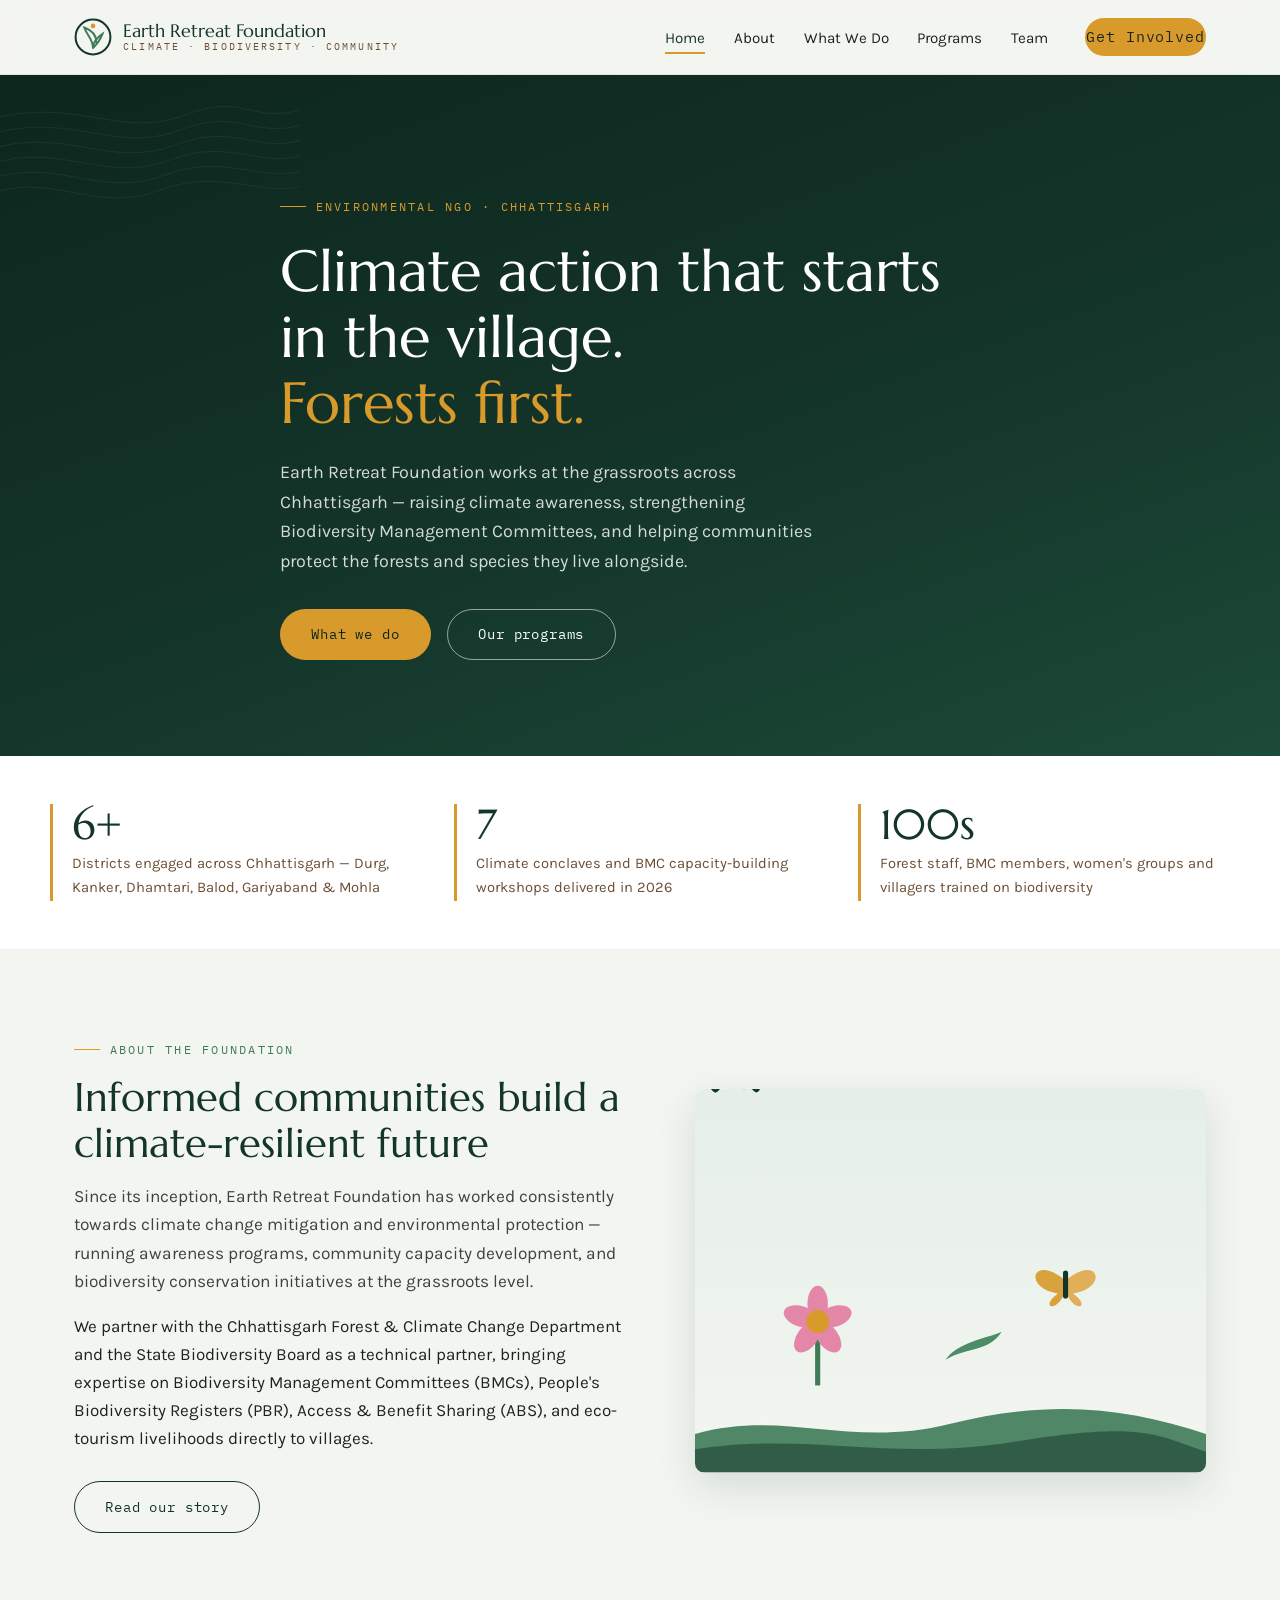
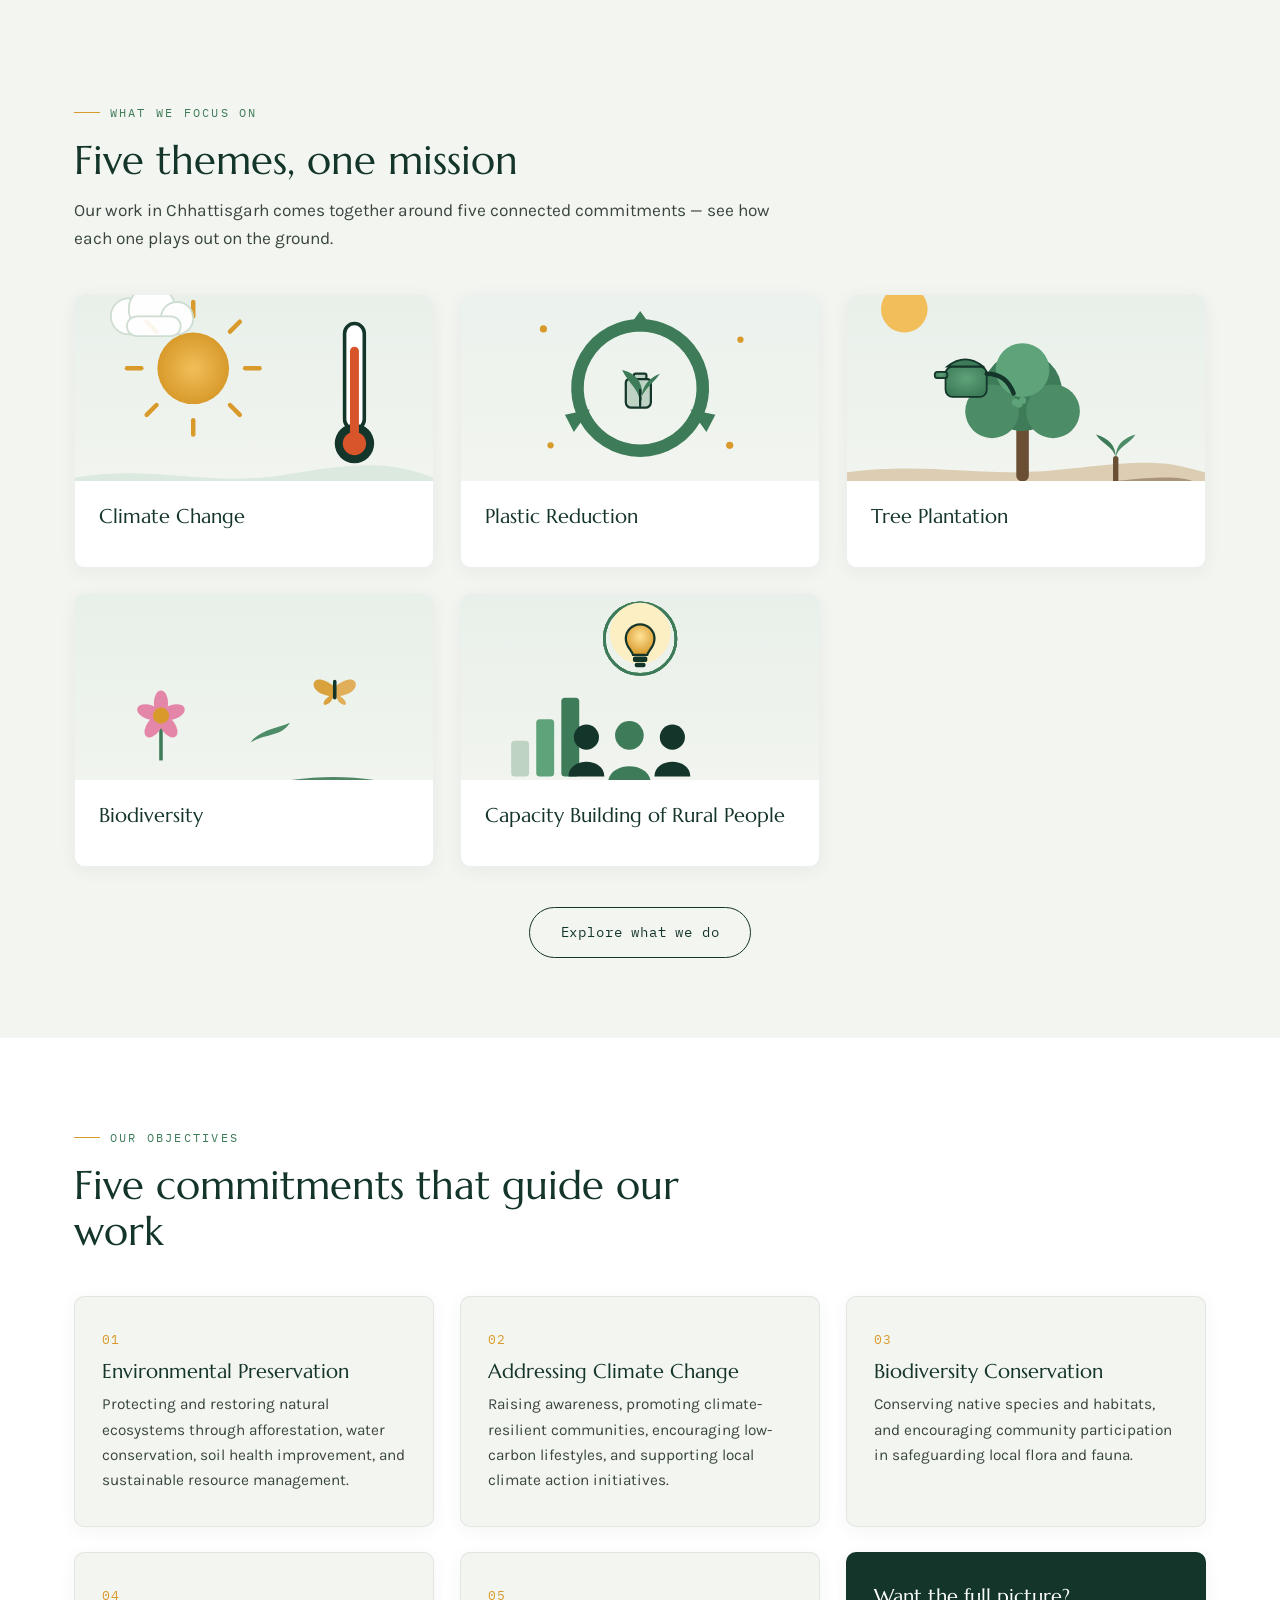
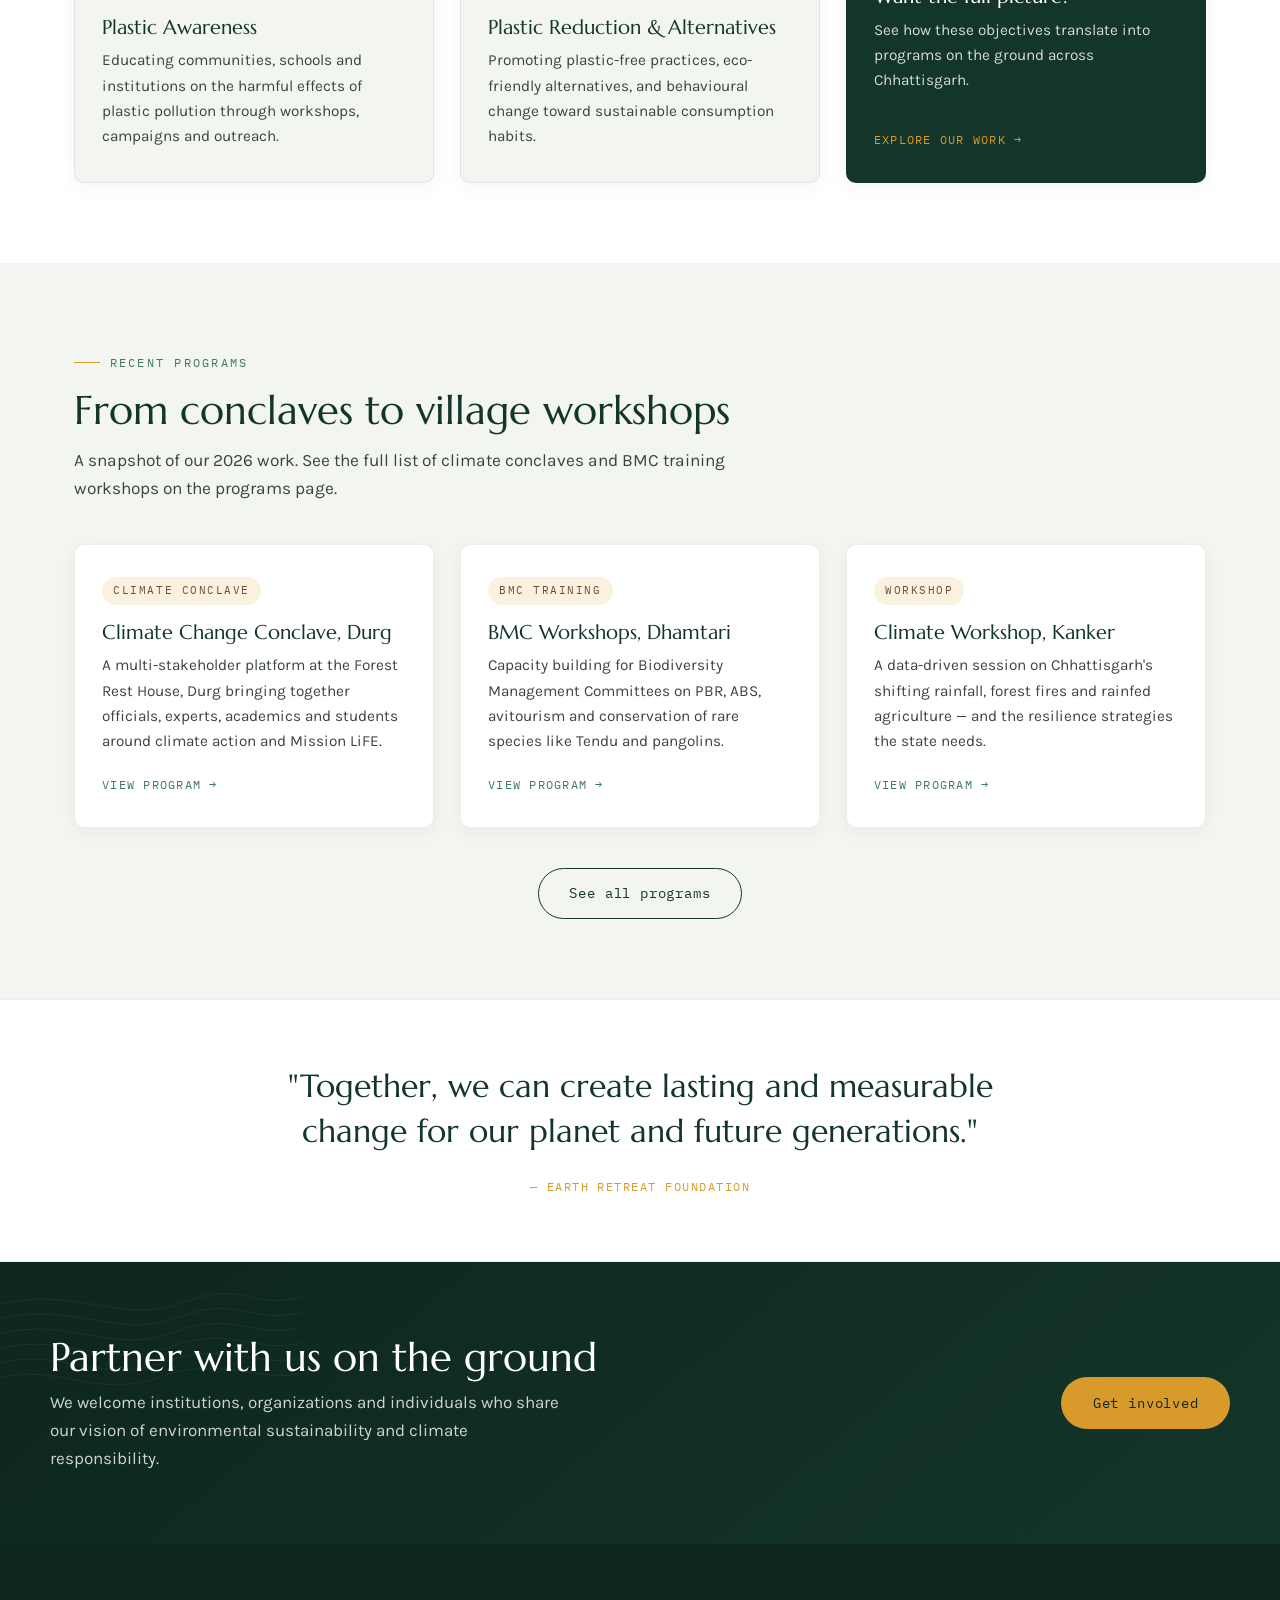
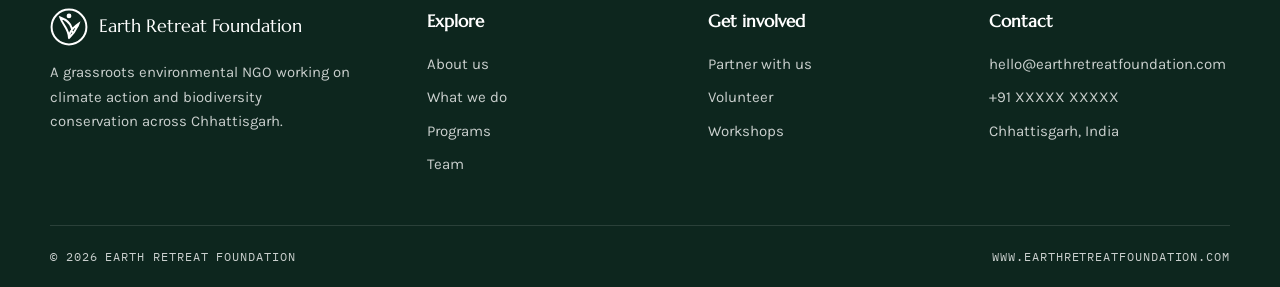
==== index.html @ 35fa5ac5 "#000 - Initial draft for reference Only for reference, could be the base for entire website infra." ====
<!DOCTYPE html>
<html lang="en" class="no-js">
<head>
<meta charset="UTF-8">
<meta name="viewport" content="width=device-width, initial-scale=1.0">
<title>Earth Retreat Foundation | Climate Action &amp; Biodiversity in Chhattisgarh</title>
<meta name="description" content="Earth Retreat Foundation is a grassroots environmental NGO in Chhattisgarh working on climate change, plastic reduction, tree plantation, biodiversity, and capacity building of rural people.">
<link rel="preconnect" href="https://fonts.googleapis.com">
<link href="https://fonts.googleapis.com/css2?family=Marcellus&family=Karla:wght@400;500;700&family=IBM+Plex+Mono:wght@400;500&family=Noto+Sans+Devanagari:wght@400;600&display=swap" rel="stylesheet">
<style>
/* ============================================================
   Earth Retreat Foundation — earthretreatfoundation.com
   Palette: Canopy #14352A | Leaf #3E7C59 | Marigold #D89A2B
            Mist #F3F5F0 | Ink #1C2420 | Bark #6B4F35
   Type: Marcellus (display) / Karla (body) / IBM Plex Mono (labels)
   ============================================================ */

:root{
  --canopy:#14352A;
  --canopy-deep:#0D261E;
  --leaf:#3E7C59;
  --leaf-soft:#DCE9DF;
  --marigold:#D89A2B;
  --mist:#F3F5F0;
  --ink:#1C2420;
  --bark:#6B4F35;
  --white:#FFFFFF;
  --maxw:1180px;
  --radius:10px;
  --shadow:0 14px 40px rgba(20,53,42,.12);
}

*{margin:0;padding:0;box-sizing:border-box}
html{scroll-behavior:smooth}
body{
  font-family:'Karla',system-ui,sans-serif;
  color:var(--ink);
  background:var(--mist);
  line-height:1.65;
  font-size:17px;
}
img,svg{display:block;max-width:100%}
a{color:inherit;text-decoration:none}
.wrap{max-width:var(--maxw);margin:0 auto;padding:0 24px}

h1,h2,h3,.display{font-family:'Marcellus',serif;font-weight:400;line-height:1.15;color:var(--canopy)}
h1{font-size:clamp(2.2rem,5vw,3.6rem)}
h2{font-size:clamp(1.7rem,3.4vw,2.5rem)}
h3{font-size:1.25rem}

.eyebrow{
  font-family:'IBM Plex Mono',monospace;
  font-size:.78rem;letter-spacing:.18em;text-transform:uppercase;
  color:var(--leaf);display:inline-flex;align-items:center;gap:.6rem;
  margin-bottom:.9rem;
}
.eyebrow::before{content:"";width:26px;height:1px;background:var(--marigold)}

.btn{
  display:inline-block;padding:.85rem 1.9rem;border-radius:999px;
  font-family:'IBM Plex Mono',monospace;font-size:.85rem;letter-spacing:.06em;
  transition:transform .2s ease,background .2s ease,color .2s ease;
  border:1px solid transparent;cursor:pointer;
}
.btn:hover{transform:translateY(-2px)}
.btn-solid{background:var(--marigold);color:var(--canopy-deep)}
.btn-solid:hover{background:#E5AB42}
.btn-ghost{border-color:rgba(255,255,255,.55);color:var(--white)}
.btn-ghost:hover{background:rgba(255,255,255,.12)}
.btn-outline{border-color:var(--canopy);color:var(--canopy)}
.btn-outline:hover{background:var(--canopy);color:var(--white)}

/* ---------- Header ---------- */
header{
  position:sticky;top:0;z-index:50;
  background:rgba(243,245,240,.92);backdrop-filter:blur(10px);
  border-bottom:1px solid rgba(20,53,42,.08);
}
.nav{display:flex;align-items:center;justify-content:space-between;height:74px}
.brand{display:flex;align-items:center;gap:.7rem}
.brand-mark{width:38px;height:38px}
.brand-name{font-family:'Marcellus',serif;font-size:1.12rem;color:var(--canopy);line-height:1.1}
.brand-name span{display:block;font-family:'IBM Plex Mono',monospace;font-size:.6rem;letter-spacing:.22em;color:var(--bark)}
.nav-links{display:flex;gap:1.8rem;list-style:none;align-items:center}
.nav-links a{font-size:.95rem;color:var(--ink);padding:.3rem 0;border-bottom:2px solid transparent;transition:border-color .2s}
.nav-links a:hover,.nav-links a.active{border-color:var(--marigold);color:var(--canopy)}
.nav-cta{margin-left:.5rem}
.menu-btn{display:none;background:none;border:none;cursor:pointer;padding:.4rem}
.menu-btn svg{width:26px;height:26px;stroke:var(--canopy)}

/* ---------- Hero (home) ---------- */
.hero{
  position:relative;color:var(--white);
  background:linear-gradient(160deg,var(--canopy-deep) 0%,var(--canopy) 55%,#1C4A38 100%);
  overflow:hidden;
}
.hero .contours{position:absolute;inset:0;opacity:.16;pointer-events:none}
.hero-inner{position:relative;padding:7rem 0 6rem;max-width:720px}
.hero h1{color:var(--white);margin:.4rem 0 1.2rem}
.hero p{font-size:1.12rem;color:rgba(255,255,255,.82);max-width:560px;margin-bottom:2rem}
.hero .eyebrow{color:var(--marigold)}
.hero .eyebrow::before{background:var(--marigold)}
.hero-rotate{min-height:1.2em;display:block}
.hero-actions{display:flex;gap:1rem;flex-wrap:wrap}

/* page hero (inner pages) */
.page-hero{
  position:relative;color:var(--white);
  background:linear-gradient(150deg,var(--canopy-deep),var(--canopy));
  overflow:hidden;
}
.page-hero .contours{position:absolute;inset:0;opacity:.14}
.page-hero-inner{position:relative;padding:4.5rem 0 3.5rem}
.page-hero h1{color:var(--white)}
.page-hero p{color:rgba(255,255,255,.8);max-width:600px;margin-top:.8rem}
.page-hero .eyebrow{color:var(--marigold)}

/* ---------- Stats band ---------- */
.stats{background:var(--white);border-bottom:1px solid rgba(20,53,42,.08)}
.stats-grid{display:grid;grid-template-columns:repeat(3,1fr);gap:2rem;padding:3rem 0}
.stat{text-align:left;border-left:3px solid var(--marigold);padding-left:1.2rem}
.stat .num{font-family:'Marcellus',serif;font-size:2.6rem;color:var(--canopy);line-height:1}
.stat .label{font-size:.92rem;color:var(--bark);margin-top:.4rem}

/* ---------- Sections ---------- */
section.block{padding:5rem 0}
.block-alt{background:var(--white)}
.two-col{display:grid;grid-template-columns:1.05fr .95fr;gap:3.5rem;align-items:center}
.lede{font-size:1.08rem;color:#3A453F}
.checklist{list-style:none;margin-top:1.4rem;display:grid;gap:.7rem}
.checklist li{display:flex;gap:.7rem;align-items:flex-start}
.checklist li::before{content:"";flex:0 0 18px;height:18px;margin-top:.25rem;border-radius:50%;
  background:var(--leaf-soft);box-shadow:inset 0 0 0 5px var(--leaf)}

/* image placeholder */
.ph{
  border-radius:var(--radius);overflow:hidden;position:relative;
  background:linear-gradient(135deg,var(--leaf) 0%,var(--canopy) 100%);
  min-height:340px;display:flex;align-items:flex-end;box-shadow:var(--shadow);
}
.ph .contours{position:absolute;inset:0;opacity:.22}
.ph span{
  position:relative;margin:1rem;padding:.35rem .8rem;border-radius:6px;
  background:rgba(13,38,30,.65);color:rgba(255,255,255,.85);
  font-family:'IBM Plex Mono',monospace;font-size:.7rem;letter-spacing:.08em;
}

/* ---------- Cards ---------- */
.grid-3{display:grid;grid-template-columns:repeat(3,1fr);gap:1.6rem;margin-top:2.6rem}
.grid-2{display:grid;grid-template-columns:repeat(2,1fr);gap:1.6rem;margin-top:2.6rem}
.card{
  background:var(--white);border-radius:var(--radius);padding:2rem 1.7rem;
  border:1px solid rgba(20,53,42,.08);box-shadow:0 4px 18px rgba(20,53,42,.05);
  transition:transform .25s ease,box-shadow .25s ease;display:flex;flex-direction:column;
}
.block-alt .card{background:var(--mist)}
.card:hover{transform:translateY(-5px);box-shadow:var(--shadow)}
.card .icon{
  width:52px;height:52px;border-radius:12px;display:grid;place-items:center;
  background:var(--leaf-soft);margin-bottom:1.1rem;
}
.card .icon svg{width:26px;height:26px;stroke:var(--canopy)}
.card h3{margin-bottom:.6rem}
.card p{font-size:.96rem;color:#3A453F;flex:1}
.card .more{
  margin-top:1.2rem;font-family:'IBM Plex Mono',monospace;font-size:.78rem;
  letter-spacing:.1em;color:var(--leaf);
}
.card .more:hover{color:var(--marigold)}
.card .tag{
  align-self:flex-start;font-family:'IBM Plex Mono',monospace;font-size:.68rem;
  letter-spacing:.14em;text-transform:uppercase;color:var(--bark);
  background:rgba(216,154,43,.14);padding:.3rem .7rem;border-radius:999px;margin-bottom:1rem;
}

/* ---------- Team ---------- */
.team-grid{display:grid;grid-template-columns:repeat(3,1fr);gap:1.6rem;margin-top:2.6rem}
.member{background:var(--white);border-radius:var(--radius);overflow:hidden;
  border:1px solid rgba(20,53,42,.08);box-shadow:0 4px 18px rgba(20,53,42,.05)}
.member .photo{height:230px;background:linear-gradient(135deg,var(--leaf-soft),#CBDCCF);
  display:grid;place-items:center;color:var(--canopy)}
.member .photo svg{width:64px;height:64px;opacity:.5}
.member .info{padding:1.4rem 1.5rem 1.7rem}
.member .role{font-family:'IBM Plex Mono',monospace;font-size:.72rem;letter-spacing:.12em;
  text-transform:uppercase;color:var(--marigold);margin:.25rem 0 .7rem}
.member p{font-size:.93rem;color:#3A453F}

/* ---------- CTA band ---------- */
.cta{
  position:relative;background:linear-gradient(140deg,var(--canopy-deep),var(--canopy));
  color:var(--white);overflow:hidden;
}
.cta .contours{position:absolute;inset:0;opacity:.15}
.cta-inner{position:relative;padding:4.5rem 0;display:flex;align-items:center;
  justify-content:space-between;gap:2rem;flex-wrap:wrap}
.cta h2{color:var(--white)}
.cta p{color:rgba(255,255,255,.8);margin-top:.5rem;max-width:520px}

/* ---------- Contact ---------- */
.contact-grid{display:grid;grid-template-columns:1fr 1.1fr;gap:3rem;align-items:start}
.contact-card{background:var(--white);border-radius:var(--radius);padding:2.2rem;
  border:1px solid rgba(20,53,42,.08);box-shadow:var(--shadow)}
.field{margin-bottom:1.2rem}
.field label{display:block;font-family:'IBM Plex Mono',monospace;font-size:.74rem;
  letter-spacing:.12em;text-transform:uppercase;color:var(--bark);margin-bottom:.4rem}
.field input,.field textarea,.field select{
  width:100%;padding:.8rem 1rem;border:1px solid rgba(20,53,42,.18);border-radius:8px;
  font-family:'Karla',sans-serif;font-size:.98rem;background:var(--mist);color:var(--ink)
}
.field input:focus,.field textarea:focus,.field select:focus{
  outline:2px solid var(--leaf);outline-offset:1px;border-color:var(--leaf)}
.info-line{display:flex;gap:1rem;align-items:flex-start;margin-bottom:1.4rem}
.info-line svg{width:22px;height:22px;stroke:var(--leaf);flex:0 0 auto;margin-top:.2rem}
.info-line strong{display:block;color:var(--canopy)}

/* ---------- Footer ---------- */
footer{background:var(--canopy-deep);color:rgba(255,255,255,.78)}
.foot{display:grid;grid-template-columns:1.4fr 1fr 1fr 1fr;gap:2.5rem;padding:4rem 0 3rem}
.foot h4{font-family:'Marcellus',serif;color:var(--white);margin-bottom:1rem;font-size:1.05rem}
.foot ul{list-style:none;display:grid;gap:.55rem;font-size:.94rem}
.foot a:hover{color:var(--marigold)}
.foot .brand-name{color:var(--white)}
.foot p{font-size:.93rem;margin-top:.9rem;max-width:300px}
.foot-bar{border-top:1px solid rgba(255,255,255,.12);padding:1.3rem 0;
  font-family:'IBM Plex Mono',monospace;font-size:.72rem;letter-spacing:.08em;
  display:flex;justify-content:space-between;gap:1rem;flex-wrap:wrap}

/* ---------- Reveal animation ---------- */
.reveal{opacity:0;transform:translateY(22px);transition:opacity .7s ease,transform .7s ease}
.reveal.in{opacity:1;transform:none}
@media (prefers-reduced-motion:reduce){
  .reveal{opacity:1;transform:none;transition:none}
  html{scroll-behavior:auto}
}

/* ---------- Responsive ---------- */
@media (max-width:900px){
  .two-col,.contact-grid{grid-template-columns:1fr}
  .grid-3,.team-grid{grid-template-columns:repeat(2,1fr)}
  .foot{grid-template-columns:1fr 1fr}
}
@media (max-width:640px){
  .grid-3,.grid-2,.team-grid{grid-template-columns:1fr}
  .stats-grid{grid-template-columns:1fr;gap:1.4rem}
  .nav-links{
    position:fixed;inset:74px 0 auto 0;background:var(--mist);flex-direction:column;
    padding:1.5rem 24px 2rem;gap:1.1rem;border-bottom:1px solid rgba(20,53,42,.1);
    transform:translateY(-130%);transition:transform .3s ease;align-items:flex-start;
  }
  .nav-links.open{transform:none}
  .menu-btn{display:block}
  .hero-inner{padding:5rem 0 4.5rem}
  .foot{grid-template-columns:1fr}
}

/* ============================================================
   Additions for real ERF content
   ============================================================ */

/* Objectives icons reuse .card — add accent number */
.obj-num{
  font-family:'IBM Plex Mono',monospace;font-size:.8rem;letter-spacing:.1em;
  color:var(--marigold);margin-bottom:.6rem;display:block;
}

/* Events timeline */
.events{display:grid;gap:1.4rem;margin-top:2.6rem}
.event{
  background:var(--white);border-radius:var(--radius);border:1px solid rgba(20,53,42,.08);
  box-shadow:0 4px 18px rgba(20,53,42,.05);padding:1.8rem 1.9rem;
  display:grid;grid-template-columns:150px 1fr;gap:1.6rem;align-items:start;
  transition:transform .25s ease,box-shadow .25s ease;
}
.block-alt .event{background:var(--mist)}
.event:hover{transform:translateY(-4px);box-shadow:var(--shadow)}
.event .date{
  border-right:2px solid var(--leaf-soft);padding-right:1.2rem;
}
.event .date .d{font-family:'Marcellus',serif;font-size:1.9rem;color:var(--canopy);line-height:1}
.event .date .m{font-family:'IBM Plex Mono',monospace;font-size:.72rem;letter-spacing:.12em;
  text-transform:uppercase;color:var(--bark);margin-top:.3rem}
.event h3{margin-bottom:.5rem}
.event .meta{font-family:'IBM Plex Mono',monospace;font-size:.72rem;letter-spacing:.06em;
  text-transform:uppercase;color:var(--leaf);margin-bottom:.7rem}
.event p{font-size:.97rem;color:#3A453F}
.event .partners{font-size:.86rem;color:var(--bark);margin-top:.7rem}
@media (max-width:640px){
  .event{grid-template-columns:1fr;gap:.8rem}
  .event .date{border-right:none;border-bottom:2px solid var(--leaf-soft);padding:0 0 .8rem;
    display:flex;align-items:baseline;gap:.6rem}
}

/* Reach grid (villages/districts) */
.reach-grid{display:grid;grid-template-columns:repeat(3,1fr);gap:1.1rem;margin-top:2.4rem}
.reach{
  background:var(--white);border-left:3px solid var(--marigold);border-radius:8px;
  padding:1.1rem 1.3rem;box-shadow:0 4px 14px rgba(20,53,42,.05);
}
.block-alt .reach{background:var(--mist)}
.reach .v{font-family:'Marcellus',serif;font-size:1.12rem;color:var(--canopy)}
.reach .dist{font-family:'IBM Plex Mono',monospace;font-size:.7rem;letter-spacing:.1em;
  text-transform:uppercase;color:var(--bark);margin-top:.25rem}
@media (max-width:900px){.reach-grid{grid-template-columns:repeat(2,1fr)}}
@media (max-width:640px){.reach-grid{grid-template-columns:1fr}}

/* Quote band */
.quote{background:var(--white);border-top:1px solid rgba(20,53,42,.08);border-bottom:1px solid rgba(20,53,42,.08)}
.quote-inner{padding:4rem 0;text-align:center;max-width:760px;margin:0 auto}
.quote blockquote{font-family:'Marcellus',serif;font-size:clamp(1.4rem,3vw,2rem);
  color:var(--canopy);line-height:1.4}
.quote .by{font-family:'IBM Plex Mono',monospace;font-size:.78rem;letter-spacing:.12em;
  text-transform:uppercase;color:var(--marigold);margin-top:1.4rem}

/* Partner logos / strip */
.partners-strip{display:flex;flex-wrap:wrap;gap:.8rem;margin-top:2.2rem}
.partner-chip{
  font-family:'IBM Plex Mono',monospace;font-size:.8rem;letter-spacing:.04em;
  background:var(--leaf-soft);color:var(--canopy);padding:.55rem 1rem;border-radius:999px;
}

/* ============================================================
   Animated theme illustrations (Climate, Plastic, Trees,
   Biodiversity, Capacity building)
   ============================================================ */
.illo-wrap{border-radius:var(--radius);overflow:hidden;box-shadow:var(--shadow);
  background:linear-gradient(135deg,#EAF1EC,#F3F5F0);position:relative}
.illo{display:block;width:100%;height:auto}
.illo-card{height:186px}
.illo-card .illo{height:186px;width:100%}

/* Keyframes */
@keyframes spinSlow{to{transform:rotate(360deg)}}
@keyframes corePulse{0%,100%{transform:scale(1)}50%{transform:scale(1.08)}}
@keyframes mercRise{0%,100%{transform:scaleY(.5)}50%{transform:scaleY(1)}}
@keyframes drift{0%{transform:translateX(-60px)}100%{transform:translateX(460px)}}
@keyframes sway{0%{transform:rotate(-2.2deg)}100%{transform:rotate(2.2deg)}}
@keyframes shimmer{0%,100%{opacity:.55}50%{opacity:1}}
@keyframes drop{0%{transform:translateY(-6px);opacity:0}15%{opacity:1}100%{transform:translateY(46px);opacity:0}}
@keyframes flyAcross{0%{transform:translate(-50px,8px)}100%{transform:translate(440px,-12px)}}
@keyframes flap{0%,100%{transform:scaleY(1)}50%{transform:scaleY(.35)}}
@keyframes bob{0%,100%{transform:translateY(0)}50%{transform:translateY(-12px)}}
@keyframes wing{0%,100%{transform:scaleX(1)}50%{transform:scaleX(.5)}}
@keyframes bloom{0%,100%{transform:scale(.82)}50%{transform:scale(1.05)}}
@keyframes glow{0%,100%{opacity:.35}50%{opacity:1}}
@keyframes ripple{0%{transform:scale(.2);opacity:.7}100%{transform:scale(1.6);opacity:0}}
@keyframes barUp{0%{transform:scaleY(.15)}100%{transform:scaleY(1)}}
@keyframes spinRev{to{transform:rotate(-360deg)}}
@keyframes fadeSwap{0%,45%{opacity:1}55%,100%{opacity:0}}
@keyframes fadeSwap2{0%,45%{opacity:0}55%,100%{opacity:1}}

.anim [data-spin]{animation:spinSlow 26s linear infinite;transform-box:fill-box;transform-origin:center}
.anim [data-core]{animation:corePulse 3s ease-in-out infinite;transform-box:fill-box;transform-origin:center}
.anim [data-merc]{animation:mercRise 4s ease-in-out infinite;transform-box:fill-box;transform-origin:bottom}
.anim [data-cloud]{animation:drift 22s linear infinite}
.anim [data-sway]{animation:sway 4s ease-in-out infinite alternate;transform-box:fill-box;transform-origin:bottom}
.anim [data-shimmer]{animation:shimmer 3.2s ease-in-out infinite}
.anim [data-drop]{animation:drop 2.4s ease-in infinite;transform-box:fill-box}
.anim [data-bird]{animation:flyAcross 9s linear infinite}
.anim [data-flap]{animation:flap 0.5s ease-in-out infinite;transform-box:fill-box;transform-origin:center}
.anim [data-bob]{animation:bob 3.5s ease-in-out infinite;transform-box:fill-box}
.anim [data-wing]{animation:wing 0.45s ease-in-out infinite;transform-box:fill-box;transform-origin:right}
.anim [data-bloom]{animation:bloom 3.8s ease-in-out infinite;transform-box:fill-box;transform-origin:center}
.anim [data-glow]{animation:glow 2.4s ease-in-out infinite}
.anim [data-ripple]{animation:ripple 3s ease-out infinite;transform-box:fill-box;transform-origin:center}
.anim [data-bar]{animation:barUp 2.6s ease-in-out infinite alternate;transform-box:fill-box;transform-origin:bottom}
.anim [data-spinrev]{animation:spinRev 24s linear infinite;transform-box:fill-box;transform-origin:center}
.anim [data-swap1]{animation:fadeSwap 6s ease-in-out infinite}
.anim [data-swap2]{animation:fadeSwap2 6s ease-in-out infinite}

@media (prefers-reduced-motion: reduce){
  .anim *{animation:none!important}
}

.page{display:none}.page.active{display:block}html.no-js .page{display:block}
.lang-toggle{display:inline-flex;border:1px solid rgba(20,53,42,.2);border-radius:999px;overflow:hidden;margin-top:1.4rem;font-family:'IBM Plex Mono',monospace;font-size:.78rem}
.lang-toggle button{background:var(--white);border:none;padding:.5rem 1.1rem;cursor:pointer;letter-spacing:.06em;color:var(--bark);transition:background .2s,color .2s}
.block-alt .lang-toggle button{background:var(--mist)}
.lang-toggle button.on{background:var(--canopy);color:var(--white)}
.hi{display:none}.events.show-hi .en{display:none}.events.show-hi .hi{display:block}
.hi,[lang="hi"]{font-family:'Noto Sans Devanagari','Karla',sans-serif;line-height:1.8}

</style>
</head>
<body>
<svg width="0" height="0" style="position:absolute">
  <defs>
    <symbol id="contour-lines" viewBox="0 0 1200 600" preserveAspectRatio="xMidYMid slice">
      <g fill="none" stroke="currentColor" stroke-width="1.4">
        <path d="M-50 480 C 200 380, 380 560, 640 460 S 1100 520, 1260 420"/>
        <path d="M-50 420 C 220 320, 400 500, 660 400 S 1080 460, 1260 360"/>
        <path d="M-50 360 C 240 260, 420 440, 680 340 S 1060 400, 1260 300"/>
        <path d="M-50 300 C 260 200, 440 380, 700 280 S 1040 340, 1260 240"/>
        <path d="M-50 240 C 280 140, 460 320, 720 220 S 1020 280, 1260 180"/>
        <path d="M-50 180 C 300 80, 480 260, 740 160 S 1000 220, 1260 120"/>
      </g>
    </symbol>
    <symbol id="logo-mark" viewBox="0 0 48 48">
      <circle cx="24" cy="24" r="22" fill="none" stroke="#14352A" stroke-width="2.5"/>
      <path d="M24 38 C 24 26, 16 22, 13 12 C 24 16, 28 22, 28 30 M24 38 C 24 30, 30 24, 36 20 C 33 28, 30 32, 24 38" fill="none" stroke="#3E7C59" stroke-width="2.5" stroke-linecap="round"/>
      <circle cx="24" cy="10" r="3" fill="#D89A2B"/>
    </symbol>
    <symbol id="person" viewBox="0 0 24 24">
      <g fill="none" stroke="currentColor" stroke-width="1.5" stroke-linecap="round">
        <circle cx="12" cy="8" r="4"/><path d="M4 21c1.5-4 4.5-6 8-6s6.5 2 8 6"/>
      </g>
    </symbol>
  </defs>
</svg><header>
  <div class="wrap nav">
    <a class="brand" href="#home" data-link>
      <svg class="brand-mark"><use href="#logo-mark"/></svg>
      <div class="brand-name">Earth Retreat Foundation<span>CLIMATE &middot; BIODIVERSITY &middot; COMMUNITY</span></div>
    </a>
    <nav>
      <ul class="nav-links">
        <li><a href="#home" data-link data-nav="home">Home</a></li>
        <li><a href="#about" data-link data-nav="about">About</a></li>
        <li><a href="#services" data-link data-nav="services">What We Do</a></li>
        <li><a href="#projects" data-link data-nav="projects">Programs</a></li>
        <li><a href="#team" data-link data-nav="team">Team</a></li>
        <li><a href="#contact" data-link class="btn btn-solid nav-cta">Get Involved</a></li>
      </ul>
    </nav>
    <button class="menu-btn" aria-label="Open menu" aria-expanded="false">
      <svg viewBox="0 0 24 24" fill="none" stroke-width="2" stroke-linecap="round"><path d="M3 6h18M3 12h18M3 18h18"/></svg>
    </button>
  </div>
</header>
<main id="page-home" class="page">
<section class="hero">
  <svg class="contours" style="color:#fff"><use href="#contour-lines"/></svg>
  <div class="wrap hero-inner">
    <span class="eyebrow">Environmental NGO &middot; Chhattisgarh</span>
    <h1>Climate action that starts in the village.
      <em class="hero-rotate" style="font-style:normal;color:#D89A2B"
        data-rotate='["Forests first.","Biodiversity always.","Communities at the centre."]'>Forests first.</em>
    </h1>
    <p>Earth Retreat Foundation works at the grassroots across Chhattisgarh &mdash; raising climate awareness, strengthening Biodiversity Management Committees, and helping communities protect the forests and species they live alongside.</p>
    <div class="hero-actions">
      <a href="#services" data-link class="btn btn-solid">What we do</a>
      <a href="#projects" data-link class="btn btn-ghost">Our programs</a>
    </div>
  </div>
</section>

<section class="stats">
  <div class="wrap stats-grid">
    <div class="stat reveal">
      <div class="num"><span data-count="6" data-suffix="+">0</span></div>
      <div class="label">Districts engaged across Chhattisgarh &mdash; Durg, Kanker, Dhamtari, Balod, Gariyaband &amp; Mohla</div>
    </div>
    <div class="stat reveal">
      <div class="num"><span data-count="7">0</span></div>
      <div class="label">Climate conclaves and BMC capacity-building workshops delivered in 2026</div>
    </div>
    <div class="stat reveal">
      <div class="num"><span data-count="100" data-suffix="s">0</span></div>
      <div class="label">Forest staff, BMC members, women's groups and villagers trained on biodiversity</div>
    </div>
  </div>
</section>

<section class="block">
  <div class="wrap two-col">
    <div class="reveal">
      <span class="eyebrow">About the Foundation</span>
      <h2>Informed communities build a climate-resilient future</h2>
      <p class="lede" style="margin-top:1rem">Since its inception, Earth Retreat Foundation has worked consistently towards climate change mitigation and environmental protection &mdash; running awareness programs, community capacity development, and biodiversity conservation initiatives at the grassroots level.</p>
      <p style="margin-top:1rem">We partner with the Chhattisgarh Forest &amp; Climate Change Department and the State Biodiversity Board as a technical partner, bringing expertise on Biodiversity Management Committees (BMCs), People's Biodiversity Registers (PBR), Access &amp; Benefit Sharing (ABS), and eco-tourism livelihoods directly to villages.</p>
      <a href="#about" data-link class="btn btn-outline" style="margin-top:1.8rem">Read our story</a>
    </div>
    <div class="illo-wrap reveal"><svg class="anim illo" viewBox="0 0 400 300" preserveAspectRatio="xMidYMid meet" role="img" aria-label="Biodiversity" xmlns="http://www.w3.org/2000/svg">
  <defs>
    <linearGradient id="bd-bg" x1="0" y1="0" x2="0" y2="1">
      <stop offset="0" stop-color="#E5EFE8"/><stop offset="1" stop-color="#F3F5F0"/>
    </linearGradient>
  </defs>
  <rect width="400" height="300" fill="url(#bd-bg)"/>
  <!-- flying bird (flapping) -->
  <g data-bird>
    <g data-flap stroke="#14352A" stroke-width="5" fill="none" stroke-linecap="round">
      <path d="M-16 0 Q0 -16 16 0"/>
      <path d="M16 0 Q32 -16 48 0"/>
    </g>
  </g>
  <!-- second bird -->
  <g data-bird style="animation-delay:4s">
    <g data-flap stroke="#3E7C59" stroke-width="4" fill="none" stroke-linecap="round" style="animation-delay:.2s" transform="scale(.7)">
      <path d="M-16 0 Q0 -16 16 0"/><path d="M16 0 Q32 -16 48 0"/>
    </g>
  </g>
  <!-- foliage -->
  <path d="M0 270 C 70 250, 120 282, 200 262 S 340 250, 400 270 L400 300 L0 300Z" fill="#3E7C59" opacity="0.9"/>
  <path d="M0 282 C 90 268, 150 292, 250 276 S 360 270, 400 284 L400 300 L0 300Z" fill="#14352A" opacity="0.5"/>
  <!-- blooming flower -->
  <g transform="translate(96,232)">
    <line x1="0" y1="0" x2="0" y2="-44" stroke="#3E7C59" stroke-width="4"/>
    <g data-bloom transform="translate(0,-50)">
      <g fill="#E486A8">
        <ellipse cx="0" cy="-14" rx="8" ry="14"/><ellipse cx="13" cy="-4" rx="8" ry="14" transform="rotate(72 13 -4)"/>
        <ellipse cx="8" cy="12" rx="8" ry="14" transform="rotate(144 8 12)"/><ellipse cx="-8" cy="12" rx="8" ry="14" transform="rotate(216 -8 12)"/>
        <ellipse cx="-13" cy="-4" rx="8" ry="14" transform="rotate(288 -13 -4)"/>
      </g>
      <circle r="9" fill="#D89A2B"/>
    </g>
  </g>
  <!-- butterfly -->
  <g transform="translate(290,150)" data-bob>
    <g data-wing>
      <path d="M0 0 C -26 -22, -34 6, -6 10 C -22 22, -4 26, 0 6 Z" fill="#D89A2B" opacity="0.9"/>
    </g>
    <g data-wing style="animation-delay:.02s" transform="scale(-1,1)">
      <path d="M0 0 C -26 -22, -34 6, -6 10 C -22 22, -4 26, 0 6 Z" fill="#E0A84A" opacity="0.9"/>
    </g>
    <rect x="-2" y="-8" width="4" height="22" rx="2" fill="#14352A"/>
  </g>
  <!-- leaf -->
  <g transform="translate(196,212)" data-shimmer>
    <path d="M0 0 C 16 -10, 34 -6, 44 -22 C 30 -16, 10 -14, 0 0 Z" fill="#4C8C66"/>
  </g>
</svg></div>
  </div>
</section>

<section class="block">
  <div class="wrap">
    <div class="reveal" style="max-width:700px">
      <span class="eyebrow">What we focus on</span>
      <h2>Five themes, one mission</h2>
      <p class="lede" style="margin-top:.8rem">Our work in Chhattisgarh comes together around five connected commitments &mdash; see how each one plays out on the ground.</p>
    </div>
    <div class="grid-3" style="margin-top:2.6rem">
      <article class="card reveal" style="padding:0;overflow:hidden">
        <div class="illo-card"><svg class="anim illo" viewBox="0 0 400 300" preserveAspectRatio="xMidYMid slice" role="img" aria-label="Climate change" xmlns="http://www.w3.org/2000/svg">
  <defs>
    <linearGradient id="cc-sky" x1="0" y1="0" x2="0" y2="1">
      <stop offset="0" stop-color="#E7EFE9"/><stop offset="1" stop-color="#F3F5F0"/>
    </linearGradient>
    <radialGradient id="cc-sun" cx="50%" cy="50%" r="50%">
      <stop offset="0" stop-color="#F2BE5A"/><stop offset="0" stop-color="#F2BE5A"/>
      <stop offset="1" stop-color="#D89A2B"/>
    </radialGradient>
  </defs>
  <rect width="400" height="300" fill="url(#cc-sky)"/>
  <!-- sun with rotating rays -->
  <g transform="translate(132,128)">
    <g data-spin>
      <g stroke="#D89A2B" stroke-width="5" stroke-linecap="round">
        <line x1="0" y1="-58" x2="0" y2="-74"/>
        <line x1="41" y1="-41" x2="52" y2="-52"/>
        <line x1="58" y1="0" x2="74" y2="0"/>
        <line x1="41" y1="41" x2="52" y2="52"/>
        <line x1="0" y1="58" x2="0" y2="74"/>
        <line x1="-41" y1="41" x2="-52" y2="52"/>
        <line x1="-58" y1="0" x2="-74" y2="0"/>
        <line x1="-41" y1="-41" x2="-52" y2="-52"/>
      </g>
    </g>
    <circle data-core r="40" fill="url(#cc-sun)"/>
  </g>
  <!-- drifting cloud -->
  <g data-cloud opacity="0.92">
    <g fill="#FFFFFF" stroke="#CBDCCF" stroke-width="2">
      <circle cx="60" cy="70" r="20"/><circle cx="86" cy="62" r="26"/>
      <circle cx="114" cy="72" r="18"/><rect x="58" y="70" width="60" height="22" rx="11"/>
    </g>
  </g>
  <!-- thermometer -->
  <g transform="translate(312,84)">
    <rect x="-11" y="-6" width="22" height="118" rx="11" fill="#FFFFFF" stroke="#14352A" stroke-width="4"/>
    <circle cx="0" cy="128" r="22" fill="#14352A"/>
    <rect data-merc x="-5" y="20" width="10" height="108" rx="5" fill="#D8552B"/>
    <circle cx="0" cy="128" r="13" fill="#D8552B"/>
  </g>
  <!-- horizon -->
  <path d="M0 250 C 90 235, 150 262, 240 246 S 360 235, 400 250 L400 300 L0 300 Z" fill="#DCE9DF"/>
  <path d="M0 268 C 110 256, 180 278, 270 264 S 380 258, 400 268 L400 300 L0 300 Z" fill="#3E7C59" opacity="0.35"/>
</svg></div>
        <div style="padding:1.5rem 1.5rem 1.8rem">
          <h3>Climate Change</h3>
        </div>
      </article>
      <article class="card reveal" style="padding:0;overflow:hidden">
        <div class="illo-card"><svg class="anim illo" viewBox="0 0 400 300" preserveAspectRatio="xMidYMid slice" role="img" aria-label="Plastic reduction" xmlns="http://www.w3.org/2000/svg">
  <defs>
    <linearGradient id="pr-bg" x1="0" y1="0" x2="0" y2="1">
      <stop offset="0" stop-color="#EAF1EC"/><stop offset="1" stop-color="#F3F5F0"/>
    </linearGradient>
  </defs>
  <rect width="400" height="300" fill="url(#pr-bg)"/>
  <!-- rotating recycling loop -->
  <g transform="translate(200,150)">
    <g data-spin>
      <g fill="none" stroke="#3E7C59" stroke-width="14" stroke-linecap="round">
        <path d="M0 -70 A70 70 0 0 1 60.6 35"/>
        <path d="M60.6 35 A70 70 0 0 1 -60.6 35"/>
        <path d="M-60.6 35 A70 70 0 0 1 0 -70"/>
      </g>
      <g fill="#3E7C59">
        <path d="M0 -86 L16 -64 L-16 -64 Z"/>
        <path d="M74 49 L56 24 L84 30 Z"/>
        <path d="M-74 49 L-84 30 L-56 24 Z"/>
      </g>
    </g>
    <!-- center: bottle fading to leaf -->
    <g data-swap1>
      <g transform="translate(-13,-22)" fill="#BFD3C4" stroke="#14352A" stroke-width="2.5">
        <rect x="6" y="6" width="14" height="6" rx="2"/>
        <path d="M5 12 h16 a4 4 0 0 1 4 4 v22 a6 6 0 0 1 -6 6 h-16 a6 6 0 0 1 -6 -6 v-22 a4 4 0 0 1 4 -4 z"/>
      </g>
    </g>
    <g data-swap2>
      <g transform="translate(0,0)">
        <path d="M0 18 C 0 2, -14 -6, -20 -20 C -4 -16, 4 -6, 2 12 Z M0 18 C 0 4, 14 -4, 22 -16 C 8 -10, 2 -2, 0 18 Z" fill="#3E7C59"/>
        <line x1="0" y1="20" x2="0" y2="2" stroke="#14352A" stroke-width="2.5" stroke-linecap="round"/>
      </g>
    </g>
  </g>
  <!-- sparkles -->
  <g fill="#D89A2B">
    <circle data-glow cx="92" cy="84" r="4"/>
    <circle data-glow cx="312" cy="96" r="3.5" style="animation-delay:.8s"/>
    <circle data-glow cx="300" cy="214" r="4" style="animation-delay:1.4s"/>
    <circle data-glow cx="100" cy="214" r="3.5" style="animation-delay:.4s"/>
  </g>
</svg></div>
        <div style="padding:1.5rem 1.5rem 1.8rem">
          <h3>Plastic Reduction</h3>
        </div>
      </article>
      <article class="card reveal" style="padding:0;overflow:hidden">
        <div class="illo-card"><svg class="anim illo" viewBox="0 0 400 300" preserveAspectRatio="xMidYMid slice" role="img" aria-label="Tree plantation" xmlns="http://www.w3.org/2000/svg">
  <defs>
    <linearGradient id="tp-bg" x1="0" y1="0" x2="0" y2="1">
      <stop offset="0" stop-color="#E7EFE9"/><stop offset="1" stop-color="#F3F5F0"/>
    </linearGradient>
    <radialGradient id="tp-can" cx="50%" cy="40%" r="60%">
      <stop offset="0" stop-color="#5FA37A"/><stop offset="1" stop-color="#3E7C59"/>
    </radialGradient>
  </defs>
  <rect width="400" height="300" fill="url(#tp-bg)"/>
  <!-- sun -->
  <circle data-core cx="64" cy="62" r="26" fill="#F2BE5A"/>
  <!-- ground -->
  <path d="M0 244 C 100 232, 150 252, 250 240 S 360 234, 400 244 L400 300 L0 300Z" fill="#C7A878" opacity="0.5"/>
  <path d="M0 258 C 120 248, 180 268, 280 256 S 380 252, 400 260 L400 300 L0 300Z" fill="#6B4F35" opacity="0.45"/>
  <!-- swaying tree -->
  <g transform="translate(196,250)" data-sway>
    <rect x="-7" y="-70" width="14" height="74" rx="6" fill="#6B4F35"/>
    <g data-shimmer>
      <circle cx="0" cy="-96" r="44" fill="#3E7C59"/>
      <circle cx="-34" cy="-74" r="30" fill="#4C8C66"/>
      <circle cx="34" cy="-74" r="30" fill="#4C8C66"/>
      <circle cx="0" cy="-120" r="30" fill="#5FA37A"/>
    </g>
  </g>
  <!-- small sapling -->
  <g transform="translate(300,256)" data-sway style="animation-delay:.6s">
    <rect x="-3" y="-30" width="6" height="32" rx="3" fill="#6B4F35"/>
    <path d="M0 -28 C -2 -40, -16 -44, -22 -54 C -8 -50, 0 -42, 0 -28 Z" fill="#3E7C59"/>
    <path d="M0 -28 C 2 -40, 16 -44, 22 -54 C 8 -50, 0 -42, 0 -28 Z" fill="#4C8C66"/>
  </g>
  <!-- watering can + drops -->
  <g transform="translate(110,120)">
    <g fill="url(#tp-can)" stroke="#14352A" stroke-width="2">
      <rect x="0" y="6" width="46" height="34" rx="8"/>
      <path d="M46 14 q22 0 30 22" fill="none" stroke="#14352A" stroke-width="5" stroke-linecap="round"/>
      <path d="M2 6 q20 -16 40 0 z" fill="#3E7C59"/>
      <rect x="-12" y="12" width="14" height="7" rx="3"/>
    </g>
    <g fill="#5FA37A">
      <circle data-drop cx="78" cy="46" r="4"/>
      <circle data-drop cx="86" cy="44" r="4" style="animation-delay:.8s"/>
      <circle data-drop cx="82" cy="48" r="4" style="animation-delay:1.5s"/>
    </g>
  </g>
</svg></div>
        <div style="padding:1.5rem 1.5rem 1.8rem">
          <h3>Tree Plantation</h3>
        </div>
      </article>
      <article class="card reveal" style="padding:0;overflow:hidden">
        <div class="illo-card"><svg class="anim illo" viewBox="0 0 400 300" preserveAspectRatio="xMidYMid slice" role="img" aria-label="Biodiversity" xmlns="http://www.w3.org/2000/svg">
  <defs>
    <linearGradient id="bd-bg" x1="0" y1="0" x2="0" y2="1">
      <stop offset="0" stop-color="#E5EFE8"/><stop offset="1" stop-color="#F3F5F0"/>
    </linearGradient>
  </defs>
  <rect width="400" height="300" fill="url(#bd-bg)"/>
  <!-- flying bird (flapping) -->
  <g data-bird>
    <g data-flap stroke="#14352A" stroke-width="5" fill="none" stroke-linecap="round">
      <path d="M-16 0 Q0 -16 16 0"/>
      <path d="M16 0 Q32 -16 48 0"/>
    </g>
  </g>
  <!-- second bird -->
  <g data-bird style="animation-delay:4s">
    <g data-flap stroke="#3E7C59" stroke-width="4" fill="none" stroke-linecap="round" style="animation-delay:.2s" transform="scale(.7)">
      <path d="M-16 0 Q0 -16 16 0"/><path d="M16 0 Q32 -16 48 0"/>
    </g>
  </g>
  <!-- foliage -->
  <path d="M0 270 C 70 250, 120 282, 200 262 S 340 250, 400 270 L400 300 L0 300Z" fill="#3E7C59" opacity="0.9"/>
  <path d="M0 282 C 90 268, 150 292, 250 276 S 360 270, 400 284 L400 300 L0 300Z" fill="#14352A" opacity="0.5"/>
  <!-- blooming flower -->
  <g transform="translate(96,232)">
    <line x1="0" y1="0" x2="0" y2="-44" stroke="#3E7C59" stroke-width="4"/>
    <g data-bloom transform="translate(0,-50)">
      <g fill="#E486A8">
        <ellipse cx="0" cy="-14" rx="8" ry="14"/><ellipse cx="13" cy="-4" rx="8" ry="14" transform="rotate(72 13 -4)"/>
        <ellipse cx="8" cy="12" rx="8" ry="14" transform="rotate(144 8 12)"/><ellipse cx="-8" cy="12" rx="8" ry="14" transform="rotate(216 -8 12)"/>
        <ellipse cx="-13" cy="-4" rx="8" ry="14" transform="rotate(288 -13 -4)"/>
      </g>
      <circle r="9" fill="#D89A2B"/>
    </g>
  </g>
  <!-- butterfly -->
  <g transform="translate(290,150)" data-bob>
    <g data-wing>
      <path d="M0 0 C -26 -22, -34 6, -6 10 C -22 22, -4 26, 0 6 Z" fill="#D89A2B" opacity="0.9"/>
    </g>
    <g data-wing style="animation-delay:.02s" transform="scale(-1,1)">
      <path d="M0 0 C -26 -22, -34 6, -6 10 C -22 22, -4 26, 0 6 Z" fill="#E0A84A" opacity="0.9"/>
    </g>
    <rect x="-2" y="-8" width="4" height="22" rx="2" fill="#14352A"/>
  </g>
  <!-- leaf -->
  <g transform="translate(196,212)" data-shimmer>
    <path d="M0 0 C 16 -10, 34 -6, 44 -22 C 30 -16, 10 -14, 0 0 Z" fill="#4C8C66"/>
  </g>
</svg></div>
        <div style="padding:1.5rem 1.5rem 1.8rem">
          <h3>Biodiversity</h3>
        </div>
      </article>
      <article class="card reveal" style="padding:0;overflow:hidden">
        <div class="illo-card"><svg class="anim illo" viewBox="0 0 400 300" preserveAspectRatio="xMidYMid slice" role="img" aria-label="Capacity building of rural people" xmlns="http://www.w3.org/2000/svg">
  <defs>
    <linearGradient id="cb-bg" x1="0" y1="0" x2="0" y2="1">
      <stop offset="0" stop-color="#E7EFE9"/><stop offset="1" stop-color="#F3F5F0"/>
    </linearGradient>
    <radialGradient id="cb-bulb" cx="50%" cy="40%" r="60%">
      <stop offset="0" stop-color="#FFE39A"/><stop offset="1" stop-color="#D89A2B"/>
    </radialGradient>
  </defs>
  <rect width="400" height="300" fill="url(#cb-bg)"/>
  <!-- knowledge ripples -->
  <g transform="translate(200,96)">
    <circle data-ripple r="40" fill="none" stroke="#3E7C59" stroke-width="3"/>
    <circle data-ripple r="40" fill="none" stroke="#3E7C59" stroke-width="3" style="animation-delay:1s"/>
    <circle data-ripple r="40" fill="none" stroke="#3E7C59" stroke-width="3" style="animation-delay:2s"/>
  </g>
  <!-- glowing lightbulb -->
  <g transform="translate(200,90)">
    <circle data-glow r="34" fill="#FCEFC4"/>
    <path d="M-16 6 a16 16 0 1 1 32 0 c0 9 -6 12 -8 18 h-16 c-2 -6 -8 -9 -8 -18 z" fill="url(#cb-bulb)" stroke="#14352A" stroke-width="2.5"/>
    <rect x="-8" y="26" width="16" height="6" rx="2" fill="#14352A"/>
    <rect x="-6" y="33" width="12" height="5" rx="2" fill="#14352A"/>
  </g>
  <!-- rising skill bars -->
  <g transform="translate(56,250)">
    <rect data-bar x="0" y="-40" width="20" height="40" rx="4" fill="#BFD3C4"/>
    <rect data-bar x="28" y="-64" width="20" height="64" rx="4" fill="#5FA37A" style="animation-delay:.3s"/>
    <rect data-bar x="56" y="-88" width="20" height="88" rx="4" fill="#3E7C59" style="animation-delay:.6s"/>
  </g>
  <!-- three people -->
  <g transform="translate(180,250)" fill="#14352A">
    <g transform="translate(-40,0)" data-bob style="animation-delay:.2s">
      <circle cx="0" cy="-44" r="14"/><path d="M-20 0 C -20 -22, 20 -22, 20 0 Z"/>
    </g>
    <g transform="translate(8,4)" data-bob>
      <circle cx="0" cy="-50" r="16" fill="#3E7C59"/><path d="M-24 4 C -24 -22, 24 -22, 24 4 Z" fill="#3E7C59"/>
    </g>
    <g transform="translate(56,0)" data-bob style="animation-delay:.5s">
      <circle cx="0" cy="-44" r="14"/><path d="M-20 0 C -20 -22, 20 -22, 20 0 Z"/>
    </g>
  </g>
</svg></div>
        <div style="padding:1.5rem 1.5rem 1.8rem">
          <h3>Capacity Building of Rural People</h3>
        </div>
      </article>
    </div>
    <div style="text-align:center;margin-top:2.5rem" class="reveal">
      <a href="#services" data-link class="btn btn-outline">Explore what we do</a>
    </div>
  </div>
</section>

<section class="block block-alt">
  <div class="wrap">
    <div class="reveal" style="max-width:700px">
      <span class="eyebrow">Our objectives</span>
      <h2>Five commitments that guide our work</h2>
    </div>
    <div class="grid-3">
      <article class="card reveal">
        <span class="obj-num">01</span>
        <h3>Environmental Preservation</h3>
        <p>Protecting and restoring natural ecosystems through afforestation, water conservation, soil health improvement, and sustainable resource management.</p>
      </article>
      <article class="card reveal">
        <span class="obj-num">02</span>
        <h3>Addressing Climate Change</h3>
        <p>Raising awareness, promoting climate-resilient communities, encouraging low-carbon lifestyles, and supporting local climate action initiatives.</p>
      </article>
      <article class="card reveal">
        <span class="obj-num">03</span>
        <h3>Biodiversity Conservation</h3>
        <p>Conserving native species and habitats, and encouraging community participation in safeguarding local flora and fauna.</p>
      </article>
      <article class="card reveal">
        <span class="obj-num">04</span>
        <h3>Plastic Awareness</h3>
        <p>Educating communities, schools and institutions on the harmful effects of plastic pollution through workshops, campaigns and outreach.</p>
      </article>
      <article class="card reveal">
        <span class="obj-num">05</span>
        <h3>Plastic Reduction &amp; Alternatives</h3>
        <p>Promoting plastic-free practices, eco-friendly alternatives, and behavioural change toward sustainable consumption habits.</p>
      </article>
      <article class="card reveal" style="background:var(--canopy);color:#fff">
        <h3 style="color:#fff">Want the full picture?</h3>
        <p style="color:rgba(255,255,255,.82)">See how these objectives translate into programs on the ground across Chhattisgarh.</p>
        <a class="more" href="#services" data-link style="color:var(--marigold)">EXPLORE OUR WORK &rarr;</a>
      </article>
    </div>
  </div>
</section>

<section class="block">
  <div class="wrap">
    <div class="reveal" style="max-width:700px">
      <span class="eyebrow">Recent programs</span>
      <h2>From conclaves to village workshops</h2>
      <p class="lede" style="margin-top:.8rem">A snapshot of our 2026 work. See the full list of climate conclaves and BMC training workshops on the programs page.</p>
    </div>
    <div class="grid-3">
      <article class="card reveal">
        <span class="tag">Climate Conclave</span>
        <h3>Climate Change Conclave, Durg</h3>
        <p>A multi-stakeholder platform at the Forest Rest House, Durg bringing together officials, experts, academics and students around climate action and Mission LiFE.</p>
        <a class="more" href="#projects" data-link>VIEW PROGRAM &rarr;</a>
      </article>
      <article class="card reveal">
        <span class="tag">BMC Training</span>
        <h3>BMC Workshops, Dhamtari</h3>
        <p>Capacity building for Biodiversity Management Committees on PBR, ABS, avitourism and conservation of rare species like Tendu and pangolins.</p>
        <a class="more" href="#projects" data-link>VIEW PROGRAM &rarr;</a>
      </article>
      <article class="card reveal">
        <span class="tag">Workshop</span>
        <h3>Climate Workshop, Kanker</h3>
        <p>A data-driven session on Chhattisgarh's shifting rainfall, forest fires and rainfed agriculture &mdash; and the resilience strategies the state needs.</p>
        <a class="more" href="#projects" data-link>VIEW PROGRAM &rarr;</a>
      </article>
    </div>
    <div style="text-align:center;margin-top:2.5rem" class="reveal">
      <a href="#projects" data-link class="btn btn-outline">See all programs</a>
    </div>
  </div>
</section>

<section class="quote">
  <div class="wrap quote-inner reveal">
    <blockquote>"Together, we can create lasting and measurable change for our planet and future generations."</blockquote>
    <div class="by">&mdash; Earth Retreat Foundation</div>
  </div>
</section>

<section class="cta">
  <svg class="contours" style="color:#fff"><use href="#contour-lines"/></svg>
  <div class="wrap cta-inner">
    <div>
      <h2>Partner with us on the ground</h2>
      <p>We welcome institutions, organizations and individuals who share our vision of environmental sustainability and climate responsibility.</p>
    </div>
    <a href="#contact" data-link class="btn btn-solid">Get involved</a>
  </div>
</section>


</main>
<main id="page-about" class="page">
<section class="page-hero">
  <svg class="contours" style="color:#fff"><use href="#contour-lines"/></svg>
  <div class="wrap page-hero-inner">
    <span class="eyebrow">About us</span>
    <h1>Climate action, rooted in community</h1>
    <p>Who we are, the objectives that guide us, and the districts of Chhattisgarh where we work.</p>
  </div>
</section>

<section class="block">
  <div class="wrap two-col">
    <div class="reveal">
      <span class="eyebrow">Who we are</span>
      <h2>Grassroots work, driven by collective action</h2>
      <p class="lede" style="margin-top:1rem">Since its inception, Earth Retreat Foundation has worked rigorously and consistently towards climate change mitigation and environmental protection.</p>
      <p style="margin-top:1rem">We are actively engaged in awareness programs, community capacity development, biodiversity conservation initiatives, and sustainable environmental practices at the grassroots level. Our commitment is driven by the belief that collective action and informed communities are the key to building a climate-resilient future.</p>
      <p style="margin-top:1rem">We remain dedicated to expanding our impact through meaningful associations, strategic collaborations, and capacity-building workshops &mdash; welcoming partnerships with institutions, organizations and individuals who share our vision.</p>
    </div>
    <div class="ph reveal">
      <svg class="contours" style="color:#fff"><use href="#contour-lines"/></svg>
      <span>REPLACE WITH PHOTO &mdash; about.jpg</span>
    </div>
  </div>
</section>

<section class="block block-alt">
  <div class="wrap">
    <div class="reveal" style="max-width:700px">
      <span class="eyebrow">Our objectives</span>
      <h2>What we set out to achieve</h2>
    </div>
    <div class="grid-2">
      <article class="card reveal">
        <span class="obj-num">01</span><h3>Environmental Preservation</h3>
        <p>To protect and restore natural ecosystems through afforestation, water conservation, soil health improvement, and the promotion of sustainable resource management practices.</p>
      </article>
      <article class="card reveal">
        <span class="obj-num">02</span><h3>Addressing the Climate Change Crisis</h3>
        <p>To raise awareness about climate change, promote climate-resilient communities, encourage low-carbon lifestyles, and support local climate action initiatives that reduce environmental impact.</p>
      </article>
      <article class="card reveal">
        <span class="obj-num">03</span><h3>Biodiversity Conservation</h3>
        <p>To conserve and enhance biodiversity by protecting native species, restoring habitats, and encouraging community participation in safeguarding local flora and fauna.</p>
      </article>
      <article class="card reveal">
        <span class="obj-num">04</span><h3>Plastic Awareness</h3>
        <p>To educate communities, schools and institutions about the harmful effects of plastic pollution on ecosystems, wildlife and human health through workshops, campaigns and outreach programs.</p>
      </article>
      <article class="card reveal">
        <span class="obj-num">05</span><h3>Plastic Reduction &amp; Sustainable Alternatives</h3>
        <p>To actively promote plastic-free practices by encouraging eco-friendly alternatives, conducting zero-plastic workshops, and supporting behavioural change toward sustainable consumption habits.</p>
      </article>
      <article class="card reveal" style="background:var(--canopy);color:#fff">
        <h3 style="color:#fff">Our guiding belief</h3>
        <p style="color:rgba(255,255,255,.85)">Sustainable development cannot be achieved without active public participation. We build awareness and capacity so communities lead their own conservation.</p>
      </article>
    </div>
  </div>
</section>

<section class="quote">
  <div class="wrap quote-inner reveal">
    <blockquote>"Together, we can create lasting and measurable change for our planet and future generations."</blockquote>
    <div class="by">&mdash; Earth Retreat Foundation</div>
  </div>
</section>

<section class="block">
  <div class="wrap">
    <div class="reveal" style="max-width:700px">
      <span class="eyebrow">Our reach</span>
      <h2>Where we work</h2>
      <p class="lede" style="margin-top:.8rem">Our programs have reached villages across multiple districts of Chhattisgarh, working hand-in-hand with forest staff, BMC members and local communities.</p>
    </div>
    <div class="reach-grid">
      <div class="reach reveal"><div class="v">Piperchedi</div><div class="dist">Gariyaband</div></div>
      <div class="reach reveal"><div class="v">Sonjhari, South Singpur</div><div class="dist">Dhamtari</div></div>
      <div class="reach reveal"><div class="v">Dokal, Keregaon</div><div class="dist">Dhamtari</div></div>
      <div class="reach reveal"><div class="v">Mohndi, North Singpur</div><div class="dist">Dhamtari</div></div>
      <div class="reach reveal"><div class="v">Gattasilli, Birgudi</div><div class="dist">Dhamtari</div></div>
      <div class="reach reveal"><div class="v">Badbhoom, Gurur</div><div class="dist">Balod</div></div>
      <div class="reach reveal"><div class="v">Dugli, Birgudi</div><div class="dist">Dhamtari</div></div>
      <div class="reach reveal"><div class="v">Mohla &amp; Ambagarh Chowki</div><div class="dist">Mohla-Manpur</div></div>
      <div class="reach reveal"><div class="v">Durg &amp; Kanker</div><div class="dist">Conclaves &amp; Workshops</div></div>
    </div>
  </div>
</section>

<section class="block block-alt">
  <div class="wrap">
    <div class="reveal" style="max-width:700px">
      <span class="eyebrow">Partners</span>
      <h2>Who we work with</h2>
      <p class="lede" style="margin-top:.8rem">As a technical partner, we support government departments in delivering biodiversity and climate programs on the ground.</p>
    </div>
    <div class="partners-strip reveal">
      <span class="partner-chip">CG Department of Forest &amp; Climate Change</span>
      <span class="partner-chip">CG State Biodiversity Board</span>
      <span class="partner-chip">CG State Climate Change Cell</span>
      <span class="partner-chip">Local BMCs &amp; Gram Panchayats</span>
      <span class="partner-chip">Self-Help Groups</span>
    </div>
  </div>
</section>

<section class="cta">
  <svg class="contours" style="color:#fff"><use href="#contour-lines"/></svg>
  <div class="wrap cta-inner">
    <div>
      <h2>Share our vision?</h2>
      <p>We welcome partnerships with institutions, organizations and individuals committed to environmental sustainability.</p>
    </div>
    <a href="#contact" data-link class="btn btn-solid">Partner with us</a>
  </div>
</section>


</main>
<main id="page-services" class="page">
<section class="page-hero">
  <svg class="contours" style="color:#fff"><use href="#contour-lines"/></svg>
  <div class="wrap page-hero-inner">
    <span class="eyebrow">What we do</span>
    <h1>From objectives to action</h1>
    <p>Five focus areas through which we deliver climate awareness, biodiversity governance and sustainable livelihoods.</p>
  </div>
</section>

<section class="block">
  <div class="wrap">
    <div class="reveal" style="max-width:720px">
      <span class="eyebrow">Focus areas</span>
      <h2>Five themes that shape our work</h2>
      <p class="lede" style="margin-top:.8rem">Everything we do on the ground in Chhattisgarh flows from five connected commitments &mdash; from climate awareness to the rural communities who carry conservation forward.</p>
    </div>
  </div>
</section>

<section class="block">
  <div class="wrap two-col">
    <div class="reveal">
      <span class="eyebrow">Climate Change</span>
      <h2>Awareness that reaches the household</h2>
      <p class="lede" style="margin-top:1rem">We bring climate science down to everyday life through conclaves and village workshops &mdash; like our Durg Climate Conclave and the Kanker workshop on Chhattisgarh's shifting rainfall and forest fires. We promote climate-resilient communities, low-carbon lifestyles, and Mission LiFE's shift from mindless consumption to mindful utilisation.</p>
      <ul class="checklist">
        <li>Climate conclaves and multi-stakeholder dialogues</li>
        <li>Village workshops on rainfall, forest fires and rainfed agriculture</li>
        <li>Promoting Mission LiFE and Pro-Planet habits</li>
      </ul>
    </div>
    <div class="illo-wrap reveal"><svg class="anim illo" viewBox="0 0 400 300" preserveAspectRatio="xMidYMid meet" role="img" aria-label="Climate change" xmlns="http://www.w3.org/2000/svg">
  <defs>
    <linearGradient id="cc-sky" x1="0" y1="0" x2="0" y2="1">
      <stop offset="0" stop-color="#E7EFE9"/><stop offset="1" stop-color="#F3F5F0"/>
    </linearGradient>
    <radialGradient id="cc-sun" cx="50%" cy="50%" r="50%">
      <stop offset="0" stop-color="#F2BE5A"/><stop offset="0" stop-color="#F2BE5A"/>
      <stop offset="1" stop-color="#D89A2B"/>
    </radialGradient>
  </defs>
  <rect width="400" height="300" fill="url(#cc-sky)"/>
  <!-- sun with rotating rays -->
  <g transform="translate(132,128)">
    <g data-spin>
      <g stroke="#D89A2B" stroke-width="5" stroke-linecap="round">
        <line x1="0" y1="-58" x2="0" y2="-74"/>
        <line x1="41" y1="-41" x2="52" y2="-52"/>
        <line x1="58" y1="0" x2="74" y2="0"/>
        <line x1="41" y1="41" x2="52" y2="52"/>
        <line x1="0" y1="58" x2="0" y2="74"/>
        <line x1="-41" y1="41" x2="-52" y2="52"/>
        <line x1="-58" y1="0" x2="-74" y2="0"/>
        <line x1="-41" y1="-41" x2="-52" y2="-52"/>
      </g>
    </g>
    <circle data-core r="40" fill="url(#cc-sun)"/>
  </g>
  <!-- drifting cloud -->
  <g data-cloud opacity="0.92">
    <g fill="#FFFFFF" stroke="#CBDCCF" stroke-width="2">
      <circle cx="60" cy="70" r="20"/><circle cx="86" cy="62" r="26"/>
      <circle cx="114" cy="72" r="18"/><rect x="58" y="70" width="60" height="22" rx="11"/>
    </g>
  </g>
  <!-- thermometer -->
  <g transform="translate(312,84)">
    <rect x="-11" y="-6" width="22" height="118" rx="11" fill="#FFFFFF" stroke="#14352A" stroke-width="4"/>
    <circle cx="0" cy="128" r="22" fill="#14352A"/>
    <rect data-merc x="-5" y="20" width="10" height="108" rx="5" fill="#D8552B"/>
    <circle cx="0" cy="128" r="13" fill="#D8552B"/>
  </g>
  <!-- horizon -->
  <path d="M0 250 C 90 235, 150 262, 240 246 S 360 235, 400 250 L400 300 L0 300 Z" fill="#DCE9DF"/>
  <path d="M0 268 C 110 256, 180 278, 270 264 S 380 258, 400 268 L400 300 L0 300 Z" fill="#3E7C59" opacity="0.35"/>
</svg></div>
  </div>
</section>

<section class="block block-alt">
  <div class="wrap two-col">
    <div class="illo-wrap reveal"><svg class="anim illo" viewBox="0 0 400 300" preserveAspectRatio="xMidYMid meet" role="img" aria-label="Plastic reduction" xmlns="http://www.w3.org/2000/svg">
  <defs>
    <linearGradient id="pr-bg" x1="0" y1="0" x2="0" y2="1">
      <stop offset="0" stop-color="#EAF1EC"/><stop offset="1" stop-color="#F3F5F0"/>
    </linearGradient>
  </defs>
  <rect width="400" height="300" fill="url(#pr-bg)"/>
  <!-- rotating recycling loop -->
  <g transform="translate(200,150)">
    <g data-spin>
      <g fill="none" stroke="#3E7C59" stroke-width="14" stroke-linecap="round">
        <path d="M0 -70 A70 70 0 0 1 60.6 35"/>
        <path d="M60.6 35 A70 70 0 0 1 -60.6 35"/>
        <path d="M-60.6 35 A70 70 0 0 1 0 -70"/>
      </g>
      <g fill="#3E7C59">
        <path d="M0 -86 L16 -64 L-16 -64 Z"/>
        <path d="M74 49 L56 24 L84 30 Z"/>
        <path d="M-74 49 L-84 30 L-56 24 Z"/>
      </g>
    </g>
    <!-- center: bottle fading to leaf -->
    <g data-swap1>
      <g transform="translate(-13,-22)" fill="#BFD3C4" stroke="#14352A" stroke-width="2.5">
        <rect x="6" y="6" width="14" height="6" rx="2"/>
        <path d="M5 12 h16 a4 4 0 0 1 4 4 v22 a6 6 0 0 1 -6 6 h-16 a6 6 0 0 1 -6 -6 v-22 a4 4 0 0 1 4 -4 z"/>
      </g>
    </g>
    <g data-swap2>
      <g transform="translate(0,0)">
        <path d="M0 18 C 0 2, -14 -6, -20 -20 C -4 -16, 4 -6, 2 12 Z M0 18 C 0 4, 14 -4, 22 -16 C 8 -10, 2 -2, 0 18 Z" fill="#3E7C59"/>
        <line x1="0" y1="20" x2="0" y2="2" stroke="#14352A" stroke-width="2.5" stroke-linecap="round"/>
      </g>
    </g>
  </g>
  <!-- sparkles -->
  <g fill="#D89A2B">
    <circle data-glow cx="92" cy="84" r="4"/>
    <circle data-glow cx="312" cy="96" r="3.5" style="animation-delay:.8s"/>
    <circle data-glow cx="300" cy="214" r="4" style="animation-delay:1.4s"/>
    <circle data-glow cx="100" cy="214" r="3.5" style="animation-delay:.4s"/>
  </g>
</svg></div>
    <div class="reveal">
      <span class="eyebrow">Plastic Reduction</span>
      <h2>Towards plastic-free villages</h2>
      <p class="lede" style="margin-top:1rem">We educate communities, schools and institutions about the harm of plastic pollution to ecosystems, wildlife and health &mdash; then help them act. We promote eco-friendly alternatives, run zero-plastic workshops, and support simple, practical waste solutions on the ground.</p>
      <ul class="checklist">
        <li>Plastic-awareness campaigns and outreach</li>
        <li>Reducing single-use plastics in events and villages</li>
        <li>Promoting eco-friendly alternatives and waste solutions</li>
      </ul>
    </div>
  </div>
</section>

<section class="block">
  <div class="wrap two-col">
    <div class="reveal">
      <span class="eyebrow">Tree Plantation</span>
      <h2>Restoring forests, species by species</h2>
      <p class="lede" style="margin-top:1rem">Afforestation and native-species plantation sit at the heart of our environmental preservation work. We restore degraded habitats and champion threatened local species &mdash; like Tendu, the &lsquo;Green Gold&rsquo; of Chhattisgarh &mdash; exploring stump planting, grafting and budding where seed germination is slow.</p>
      <ul class="checklist">
        <li>Afforestation with native, site-matched species</li>
        <li>Reviving threatened species such as Tendu</li>
        <li>Supporting community nurseries and survival monitoring</li>
      </ul>
    </div>
    <div class="illo-wrap reveal"><svg class="anim illo" viewBox="0 0 400 300" preserveAspectRatio="xMidYMid meet" role="img" aria-label="Tree plantation" xmlns="http://www.w3.org/2000/svg">
  <defs>
    <linearGradient id="tp-bg" x1="0" y1="0" x2="0" y2="1">
      <stop offset="0" stop-color="#E7EFE9"/><stop offset="1" stop-color="#F3F5F0"/>
    </linearGradient>
    <radialGradient id="tp-can" cx="50%" cy="40%" r="60%">
      <stop offset="0" stop-color="#5FA37A"/><stop offset="1" stop-color="#3E7C59"/>
    </radialGradient>
  </defs>
  <rect width="400" height="300" fill="url(#tp-bg)"/>
  <!-- sun -->
  <circle data-core cx="64" cy="62" r="26" fill="#F2BE5A"/>
  <!-- ground -->
  <path d="M0 244 C 100 232, 150 252, 250 240 S 360 234, 400 244 L400 300 L0 300Z" fill="#C7A878" opacity="0.5"/>
  <path d="M0 258 C 120 248, 180 268, 280 256 S 380 252, 400 260 L400 300 L0 300Z" fill="#6B4F35" opacity="0.45"/>
  <!-- swaying tree -->
  <g transform="translate(196,250)" data-sway>
    <rect x="-7" y="-70" width="14" height="74" rx="6" fill="#6B4F35"/>
    <g data-shimmer>
      <circle cx="0" cy="-96" r="44" fill="#3E7C59"/>
      <circle cx="-34" cy="-74" r="30" fill="#4C8C66"/>
      <circle cx="34" cy="-74" r="30" fill="#4C8C66"/>
      <circle cx="0" cy="-120" r="30" fill="#5FA37A"/>
    </g>
  </g>
  <!-- small sapling -->
  <g transform="translate(300,256)" data-sway style="animation-delay:.6s">
    <rect x="-3" y="-30" width="6" height="32" rx="3" fill="#6B4F35"/>
    <path d="M0 -28 C -2 -40, -16 -44, -22 -54 C -8 -50, 0 -42, 0 -28 Z" fill="#3E7C59"/>
    <path d="M0 -28 C 2 -40, 16 -44, 22 -54 C 8 -50, 0 -42, 0 -28 Z" fill="#4C8C66"/>
  </g>
  <!-- watering can + drops -->
  <g transform="translate(110,120)">
    <g fill="url(#tp-can)" stroke="#14352A" stroke-width="2">
      <rect x="0" y="6" width="46" height="34" rx="8"/>
      <path d="M46 14 q22 0 30 22" fill="none" stroke="#14352A" stroke-width="5" stroke-linecap="round"/>
      <path d="M2 6 q20 -16 40 0 z" fill="#3E7C59"/>
      <rect x="-12" y="12" width="14" height="7" rx="3"/>
    </g>
    <g fill="#5FA37A">
      <circle data-drop cx="78" cy="46" r="4"/>
      <circle data-drop cx="86" cy="44" r="4" style="animation-delay:.8s"/>
      <circle data-drop cx="82" cy="48" r="4" style="animation-delay:1.5s"/>
    </g>
  </g>
</svg></div>
  </div>
</section>

<section class="block block-alt">
  <div class="wrap two-col">
    <div class="illo-wrap reveal"><svg class="anim illo" viewBox="0 0 400 300" preserveAspectRatio="xMidYMid meet" role="img" aria-label="Biodiversity" xmlns="http://www.w3.org/2000/svg">
  <defs>
    <linearGradient id="bd-bg" x1="0" y1="0" x2="0" y2="1">
      <stop offset="0" stop-color="#E5EFE8"/><stop offset="1" stop-color="#F3F5F0"/>
    </linearGradient>
  </defs>
  <rect width="400" height="300" fill="url(#bd-bg)"/>
  <!-- flying bird (flapping) -->
  <g data-bird>
    <g data-flap stroke="#14352A" stroke-width="5" fill="none" stroke-linecap="round">
      <path d="M-16 0 Q0 -16 16 0"/>
      <path d="M16 0 Q32 -16 48 0"/>
    </g>
  </g>
  <!-- second bird -->
  <g data-bird style="animation-delay:4s">
    <g data-flap stroke="#3E7C59" stroke-width="4" fill="none" stroke-linecap="round" style="animation-delay:.2s" transform="scale(.7)">
      <path d="M-16 0 Q0 -16 16 0"/><path d="M16 0 Q32 -16 48 0"/>
    </g>
  </g>
  <!-- foliage -->
  <path d="M0 270 C 70 250, 120 282, 200 262 S 340 250, 400 270 L400 300 L0 300Z" fill="#3E7C59" opacity="0.9"/>
  <path d="M0 282 C 90 268, 150 292, 250 276 S 360 270, 400 284 L400 300 L0 300Z" fill="#14352A" opacity="0.5"/>
  <!-- blooming flower -->
  <g transform="translate(96,232)">
    <line x1="0" y1="0" x2="0" y2="-44" stroke="#3E7C59" stroke-width="4"/>
    <g data-bloom transform="translate(0,-50)">
      <g fill="#E486A8">
        <ellipse cx="0" cy="-14" rx="8" ry="14"/><ellipse cx="13" cy="-4" rx="8" ry="14" transform="rotate(72 13 -4)"/>
        <ellipse cx="8" cy="12" rx="8" ry="14" transform="rotate(144 8 12)"/><ellipse cx="-8" cy="12" rx="8" ry="14" transform="rotate(216 -8 12)"/>
        <ellipse cx="-13" cy="-4" rx="8" ry="14" transform="rotate(288 -13 -4)"/>
      </g>
      <circle r="9" fill="#D89A2B"/>
    </g>
  </g>
  <!-- butterfly -->
  <g transform="translate(290,150)" data-bob>
    <g data-wing>
      <path d="M0 0 C -26 -22, -34 6, -6 10 C -22 22, -4 26, 0 6 Z" fill="#D89A2B" opacity="0.9"/>
    </g>
    <g data-wing style="animation-delay:.02s" transform="scale(-1,1)">
      <path d="M0 0 C -26 -22, -34 6, -6 10 C -22 22, -4 26, 0 6 Z" fill="#E0A84A" opacity="0.9"/>
    </g>
    <rect x="-2" y="-8" width="4" height="22" rx="2" fill="#14352A"/>
  </g>
  <!-- leaf -->
  <g transform="translate(196,212)" data-shimmer>
    <path d="M0 0 C 16 -10, 34 -6, 44 -22 C 30 -16, 10 -14, 0 0 Z" fill="#4C8C66"/>
  </g>
</svg></div>
    <div class="reveal">
      <span class="eyebrow">Biodiversity</span>
      <h2>Protecting the species communities live alongside</h2>
      <p class="lede" style="margin-top:1rem">We conserve and enhance biodiversity by protecting native species and habitats, and by helping villages document their natural wealth in the People's Biodiversity Register (PBR). From medicinal plants to endangered pangolins and rich birdlife, we turn local knowledge into lasting conservation.</p>
      <ul class="checklist">
        <li>Strengthening BMCs and preparing PBRs</li>
        <li>Documenting rare, medicinal and endangered species</li>
        <li>Avitourism and bird-watching for conservation</li>
      </ul>
    </div>
  </div>
</section>

<section class="block">
  <div class="wrap two-col">
    <div class="reveal">
      <span class="eyebrow">Capacity Building of Rural People</span>
      <h2>Communities that lead their own conservation</h2>
      <p class="lede" style="margin-top:1rem">Sustainable development cannot happen without active public participation. We build the capacity of BMC members, forest staff and women's self-help groups &mdash; on biodiversity, PBR, and Access &amp; Benefit Sharing (ABS) &mdash; and open up eco-tourism and home-stay livelihoods so conservation also brings income.</p>
      <ul class="checklist">
        <li>Training for BMC members, forest staff and SHGs</li>
        <li>Hands-on PBR and ABS literacy</li>
        <li>Eco-tourism and home-stay livelihood models</li>
      </ul>
    </div>
    <div class="illo-wrap reveal"><svg class="anim illo" viewBox="0 0 400 300" preserveAspectRatio="xMidYMid meet" role="img" aria-label="Capacity building of rural people" xmlns="http://www.w3.org/2000/svg">
  <defs>
    <linearGradient id="cb-bg" x1="0" y1="0" x2="0" y2="1">
      <stop offset="0" stop-color="#E7EFE9"/><stop offset="1" stop-color="#F3F5F0"/>
    </linearGradient>
    <radialGradient id="cb-bulb" cx="50%" cy="40%" r="60%">
      <stop offset="0" stop-color="#FFE39A"/><stop offset="1" stop-color="#D89A2B"/>
    </radialGradient>
  </defs>
  <rect width="400" height="300" fill="url(#cb-bg)"/>
  <!-- knowledge ripples -->
  <g transform="translate(200,96)">
    <circle data-ripple r="40" fill="none" stroke="#3E7C59" stroke-width="3"/>
    <circle data-ripple r="40" fill="none" stroke="#3E7C59" stroke-width="3" style="animation-delay:1s"/>
    <circle data-ripple r="40" fill="none" stroke="#3E7C59" stroke-width="3" style="animation-delay:2s"/>
  </g>
  <!-- glowing lightbulb -->
  <g transform="translate(200,90)">
    <circle data-glow r="34" fill="#FCEFC4"/>
    <path d="M-16 6 a16 16 0 1 1 32 0 c0 9 -6 12 -8 18 h-16 c-2 -6 -8 -9 -8 -18 z" fill="url(#cb-bulb)" stroke="#14352A" stroke-width="2.5"/>
    <rect x="-8" y="26" width="16" height="6" rx="2" fill="#14352A"/>
    <rect x="-6" y="33" width="12" height="5" rx="2" fill="#14352A"/>
  </g>
  <!-- rising skill bars -->
  <g transform="translate(56,250)">
    <rect data-bar x="0" y="-40" width="20" height="40" rx="4" fill="#BFD3C4"/>
    <rect data-bar x="28" y="-64" width="20" height="64" rx="4" fill="#5FA37A" style="animation-delay:.3s"/>
    <rect data-bar x="56" y="-88" width="20" height="88" rx="4" fill="#3E7C59" style="animation-delay:.6s"/>
  </g>
  <!-- three people -->
  <g transform="translate(180,250)" fill="#14352A">
    <g transform="translate(-40,0)" data-bob style="animation-delay:.2s">
      <circle cx="0" cy="-44" r="14"/><path d="M-20 0 C -20 -22, 20 -22, 20 0 Z"/>
    </g>
    <g transform="translate(8,4)" data-bob>
      <circle cx="0" cy="-50" r="16" fill="#3E7C59"/><path d="M-24 4 C -24 -22, 24 -22, 24 4 Z" fill="#3E7C59"/>
    </g>
    <g transform="translate(56,0)" data-bob style="animation-delay:.5s">
      <circle cx="0" cy="-44" r="14"/><path d="M-20 0 C -20 -22, 20 -22, 20 0 Z"/>
    </g>
  </g>
</svg></div>
  </div>
</section>

<section class="cta">
  <svg class="contours" style="color:#fff"><use href="#contour-lines"/></svg>
  <div class="wrap cta-inner">
    <div>
      <h2>Invite us for a workshop or conclave</h2>
      <p>We design climate, biodiversity and plastic-awareness sessions for departments, schools and communities.</p>
    </div>
    <a href="#contact" data-link class="btn btn-solid">Get in touch</a>
  </div>
</section>


</main>
<main id="page-projects" class="page">
<section class="page-hero">
  <svg class="contours" style="color:#fff"><use href="#contour-lines"/></svg>
  <div class="wrap page-hero-inner">
    <span class="eyebrow">Programs</span>
    <h1>Work you can walk through</h1>
    <p>Our 2026 climate conclaves and BMC training workshops, with the species and livelihood learnings they surfaced.</p>
  </div>
</section>

<section class="block">
  <div class="wrap">
    <div class="reveal" style="max-width:720px">
      <span class="eyebrow">2026 programs</span>
      <h2>Conclaves, workshops &amp; field training</h2>
      <p class="lede" style="margin-top:.8rem">A record of our recent climate conclaves and BMC capacity-building workshops across Chhattisgarh.</p>
    </div>
    <div class="lang-toggle" role="group" aria-label="Language">
        <button type="button" class="on" data-lang="en">English</button>
        <button type="button" data-lang="hi">हिंदी</button>
      </div>
      <div class="events">
      <article class="event reveal">
        <div class="date"><div class="d">17</div><div class="m">Mar 2026</div></div>
        <div>
          <div class="meta">Forest Rest House, Durg</div>
          <h3>Climate Change Conclave, Durg</h3>
          <div class="en"><p>A multi-stakeholder conclave bringing together government officials, environmental experts, academics, students and civil society. Sessions covered plastic pollution, the Chhattisgarh Eco-Restoration Policy, the economics of climate change, land restoration, and bird and wetland conservation. The DFO introduced Mission LiFE and its Pro-Planet People vision, followed by the “Kala Jattha” cultural programme and a field visit to Talapuri Wetland.</p></div><div class="hi"><p lang="hi">डर्ग के वन विश्राम गृह में आयोजित जलवायु परिवर्तन सम्मेलन में सरकारी अधिकारी, पर्यावरण विशेषज्ञ, शिक्षाविद और छात्र एक साथ आए। सत्रों में प्लास्टिक प्रदूषण, छत्तीसगढ़ इको-रेस्टोरेशन नीति, जलवायु परिवर्तन के आर्थिक प्रभाव, भूमि पुनर्स्थापन और पक्षी एवं आर्द्रभूमि संरक्षण पर चर्चा हुई। डीएफओ ने मिशन लाइफ (LiFE) प्रस्तुत किया, इसके बाद &ldquo;कला जत्था&rdquo; सांस्कृतिक कार्यक्रम और तालापुरी आर्द्रभूमि का भ्रमण हुआ।</p></div>
          <div class="partners">Overall message: “Save Environment, Save Future.”</div>
        </div>
      </article>
      <article class="event reveal">
        <div class="date"><div class="d">19</div><div class="m">Mar 2026</div></div>
        <div>
          <div class="meta">Makdi Hotel, Kanker</div>
          <h3>Climate Change Workshop, Kanker</h3>
          <div class="en"><p>A data-driven workshop on the visible effects of climate change in Chhattisgarh — average temperatures of 25–26°C, declining and irregular rainfall, and rising forest fires. With 44% forest cover and ~22 million people dependent on forests, the session focused on climate-smart agriculture, sustainable forest management, water conservation and community-based resilience.</p></div><div class="hi"><p lang="hi">कांकेर में आयोजित कार्यशाला में छत्तीसगढ़ में जलवायु परिवर्तन के प्रभावों पर आंकड़ों के साथ चर्चा हुई &mdash; औसत तापमान 25&ndash;26&deg;C, घटती और अनियमित वर्षा, तथा बढ़ती वनाग्नि। लगभग 44% वन क्षेत्र और करीब 2.2 करोड़ वन-निर्भर लोगों के साथ, सत्र जलवायु-स्मार्ट कृषि, सतत वन प्रबंधन, जल संरक्षण और समुदाय-आधारित अनुकूलन पर केंद्रित रहा।</p></div>
          <div class="partners">Organized by CG Forest &amp; Climate Change Dept, CG State Climate Change &amp; Earth Retreat Foundation</div>
        </div>
      </article>
      <article class="event reveal">
        <div class="date"><div class="d">11</div><div class="m">May 2026</div></div>
        <div>
          <div class="meta">North Singpur, Dhamtari — Day 1</div>
          <h3>BMC Training &amp; Awareness, Mohndi</h3>
          <div class="en"><p>A BMC strengthening programme on Biodiversity, BMCs, PBR and ABS. Sessions covered the roles of BMCs, the People's Biodiversity Register, Access &amp; Benefit Sharing, the importance of birds and trees, and an avitourism model to generate livelihoods through bird-watching. Participants documented rare and unique species of the Dhamtari region.</p></div><div class="hi"><p lang="hi">जैव विविधता, बीएमसी, पीबीआर और एबीएस पर बीएमसी सशक्तिकरण कार्यक्रम। सत्रों में बीएमसी की भूमिका, जन जैव विविधता रजिस्टर (PBR), एक्सेस एंड बेनिफिट शेयरिंग (ABS), पक्षियों एवं वृक्षों का महत्व, और बर्ड-वॉचिंग के माध्यम से आजीविका हेतु एविटूरिज्म मॉडल शामिल रहे। प्रतिभागियों ने धमतरी क्षेत्र की दुर्लभ प्रजातियों का दस्तावेज़ीकरण किया।</p></div>
          <div class="partners">Technical Partner: Earth Retreat Foundation</div>
        </div>
      </article>
      <article class="event reveal">
        <div class="date"><div class="d">12</div><div class="m">May 2026</div></div>
        <div>
          <div class="meta">Birgudi, Dhamtari — Day 2</div>
          <h3>BMC Training &amp; Awareness, Dugli</h3>
          <div class="en"><p>Held at the Dugli Forest Range office with BMC members, women's self-help groups, forest officers and villagers. Experts covered PBR, rare tree species like Dahiman, and the avitourism potential of this area bordering the Udanti-Sitanadi Tiger Reserve. A group activity rewarded participants for naming rare and medicinal species, followed by a field visit to the hills and the tourist village of Jabarra.</p></div><div class="hi"><p lang="hi">दुगली वन परिक्षेत्र कार्यालय में बीएमसी सदस्यों, महिला स्वयं सहायता समूहों, वन अधिकारियों और ग्रामीणों के साथ आयोजित। विशेषज्ञों ने PBR, दहीमान जैसी दुर्लभ वृक्ष प्रजातियों, और उदंती-सीतानदी टाइगर रिज़र्व से लगे इस क्षेत्र में एविटूरिज्म की संभावनाओं पर चर्चा की। एक समूह गतिविधि में दुर्लभ एवं औषधीय प्रजातियों के नाम बताने वालों को पुरस्कृत किया गया, इसके बाद पहाड़ी क्षेत्रों और पर्यटन ग्राम जबर्रा का भ्रमण हुआ।</p></div>
          <div class="partners">Technical Partner: Earth Retreat Foundation</div>
        </div>
      </article>
      <article class="event reveal">
        <div class="date"><div class="d">18</div><div class="m">May 2026</div></div>
        <div>
          <div class="meta">Gurur, Balod</div>
          <h3>BMC Training &amp; Awareness, Badbhoom</h3>
          <div class="en"><p>A BMC workshop for members, forest staff and women's self-help groups covering the People's Biodiversity Register, conservation of endangered tree species, and the role of local communities. The team met SHG women producing mahua pickle and discussed how the NGO can strengthen eco-tourism activities in Balod district.</p></div><div class="hi"><p lang="hi">ग्राम बडभूम, गुरूर (बालोद) में बीएमसी सदस्यों, वन कर्मचारियों और महिला स्वयं सहायता समूहों के लिए कार्यशाला। PBR, संकटग्रस्त वृक्ष प्रजातियों के संरक्षण, और स्थानीय समुदाय की भूमिका पर चर्चा हुई। टीम ने महुआ का अचार बनाने वाली महिलाओं से मुलाकात की और बालोद जिले के इको-टूरिज्म को सशक्त बनाने पर चर्चा की।</p></div>
          <div class="partners">Technical Partner: Earth Retreat Foundation</div>
        </div>
      </article>
      <article class="event reveal">
        <div class="date"><div class="d">22</div><div class="m">May 2026</div></div>
        <div>
          <div class="meta">Mohla-Manpur-Ambagarh Chowki — Day 1 &amp; 2</div>
          <h3>BMC Training, Mohla &amp; Ambagarh Chowki</h3>
          <div class="en"><p>A two-day workshop with DFO, SDO, forest staff, JFM and BMC members on BMC importance, PBR, habitat conservation, eco-tourism, home-stays and ABS. A biodiversity contest rewarded villagers for documenting dozens of tree species. The team explored Mongra Dam, identifying strong potential for bamboo rafting, bird-watching, trekking, boating and camping as future eco-tourism activities.</p></div><div class="hi"><p lang="hi">डीएफओ, एसडीओ, वन कर्मचारियों, जेएफएम और बीएमसी सदस्यों के साथ दो-दिवसीय कार्यशाला &mdash; बीएमसी का महत्व, PBR, आवास संरक्षण, इको-टूरिज्म, होम-स्टे और ABS पर केंद्रित। जैव विविधता प्रतियोगिता में दर्जनों वृक्ष प्रजातियों के दस्तावेज़ीकरण के लिए ग्रामीणों को पुरस्कृत किया गया। टीम ने मोंगरा डेम का भ्रमण किया, जहाँ बम्बू राफ्टिंग, बर्ड-वॉचिंग, ट्रैकिंग, बोटिंग और कैंपिंग जैसी इको-टूरिज्म गतिविधियों की प्रबल संभावना दिखी।</p></div>
          <div class="partners">Technical Partner: Earth Retreat Foundation</div>
        </div>
      </article>
    </div>
  </div>
</section>

<section class="block block-alt">
  <div class="wrap">
    <div class="reveal" style="max-width:720px">
      <span class="eyebrow">Key learnings</span>
      <h2>What the field is telling us</h2>
    </div>
    <div class="grid-3">
      <article class="card reveal">
        <span class="tag">Species</span>
        <h3>Reviving Tendu</h3>
        <p>Communities flagged the decline of Tendu &mdash; the “Green Gold” of Chhattisgarh. With germination success often near 40%, we are exploring stump planting, grafting and budding as vegetative alternatives.</p>
      </article>
      <article class="card reveal">
        <span class="tag">Wildlife</span>
        <h3>Protecting Pangolins</h3>
        <p>Sightings of endangered pangolins were reported, with numbers falling due to poaching driven by misconceptions. Focused wildlife conservation work in these areas is a clear future priority.</p>
      </article>
      <article class="card reveal">
        <span class="tag">Livelihoods</span>
        <h3>Avitourism potential</h3>
        <p>Areas bordering tiger reserves hold rich bird diversity. With training and surveys, BMCs can launch bird-watching enterprises that improve livelihoods and conserve species at once.</p>
      </article>
    </div>
  </div>
</section>

<section class="cta">
  <svg class="contours" style="color:#fff"><use href="#contour-lines"/></svg>
  <div class="wrap cta-inner">
    <div>
      <h2>Bring a program to your district</h2>
      <p>We work with forest departments, panchayats and institutions to deliver climate and biodiversity programs.</p>
    </div>
    <a href="#contact" data-link class="btn btn-solid">Start a conversation</a>
  </div>
</section>




</main>
<main id="page-team" class="page">
<section class="page-hero">
  <svg class="contours" style="color:#fff"><use href="#contour-lines"/></svg>
  <div class="wrap page-hero-inner">
    <span class="eyebrow">Team</span>
    <h1>People who know the land</h1>
    <p>The resource persons who lead our biodiversity and climate training across Chhattisgarh.</p>
  </div>
</section>

<section class="block">
  <div class="wrap">
    <div class="reveal" style="max-width:720px">
      <span class="eyebrow">Our experts</span>
      <h2>The people leading our sessions</h2>
      <p class="lede" style="margin-top:.8rem">Our resource persons deliver biodiversity and climate training across Chhattisgarh. Update names, photos and bios as your team grows.</p>
    </div>
    <div class="team-grid">
      <article class="member reveal">
        <div class="photo"><svg><use href="#person"/></svg></div>
        <div class="info">
          <h3>Shefali Yadav</h3>
          <div class="role">Biodiversity &amp; BMC Specialist</div>
          <p>Leads sessions on biodiversity, what BMCs are and how they are formed, their structure and member roles, and how committees can better conserve and manage regional biodiversity — drawing on successful BMC examples nationwide.</p>
        </div>
      </article>
      <article class="member reveal">
        <div class="photo"><svg><use href="#person"/></svg></div>
        <div class="info">
          <h3>Vipin Kujur</h3>
          <div class="role">PBR Specialist</div>
          <p>Focuses on the People's Biodiversity Register — its importance, benefits and challenges, the process of preparing a PBR, and the status of PBR work across India and Chhattisgarh.</p>
        </div>
      </article>
      <article class="member reveal">
        <div class="photo"><svg><use href="#person"/></svg></div>
        <div class="info">
          <h3>Rahul</h3>
          <div class="role">Access &amp; Benefit Sharing (ABS)</div>
          <p>Explains ABS and how communities benefit, the share due to BMCs, and monetary and non-monetary benefits — using cases like neem and turmeric to address bio-piracy.</p>
        </div>
      </article>
      <article class="member reveal">
        <div class="photo"><svg><use href="#person"/></svg></div>
        <div class="info">
          <h3>Hritik</h3>
          <div class="role">Birds &amp; Avitourism</div>
          <p>Presents on the importance and conservation of birds, regional avian diversity, and avitourism models through which BMCs can generate revenue from bird-watching activities.</p>
        </div>
      </article>
      <article class="member reveal">
        <div class="photo"><svg><use href="#person"/></svg></div>
        <div class="info">
          <h3>Sant Ram</h3>
          <div class="role">Trees &amp; Forest Resources</div>
          <p>Highlights trees as a biodiversity asset, the conservation of rare and endangered species such as Dahiman, and the medicinal and ecological value of local flora.</p>
        </div>
      </article>
      <article class="member reveal">
        <div class="photo"><svg><use href="#person"/></svg></div>
        <div class="info">
          <h3>Shantanu</h3>
          <div class="role">BMC Marketing &amp; Livelihoods</div>
          <p>Works on marketing opportunities for BMCs — connecting biodiversity, eco-tourism and value-added products to sustainable income for local communities.</p>
        </div>
      </article>
    </div>
  </div>
</section>

<section class="cta">
  <svg class="contours" style="color:#fff"><use href="#contour-lines"/></svg>
  <div class="wrap cta-inner">
    <div>
      <h2>Join us as an expert or volunteer</h2>
      <p>We're always looking for ecologists, trainers and field volunteers for our workshops and surveys.</p>
    </div>
    <a href="#contact" data-link class="btn btn-solid">Reach out</a>
  </div>
</section>


</main>
<main id="page-contact" class="page">
<section class="page-hero">
  <svg class="contours" style="color:#fff"><use href="#contour-lines"/></svg>
  <div class="wrap page-hero-inner">
    <span class="eyebrow">Get involved</span>
    <h1>Let's work together</h1>
    <p>Partnerships, workshops, BMC support or volunteering — we'd love to hear from you.</p>
  </div>
</section>

<section class="block">
  <div class="wrap contact-grid">
    <div class="reveal">
      <span class="eyebrow">Contact</span>
      <h2>Let's work together</h2>
      <p class="lede" style="margin:1rem 0 2rem">Whether you want to organise a workshop, partner on a program, or volunteer in the field &mdash; write to us and we'll respond within a few working days.</p>
      <div class="info-line">
        <svg viewBox="0 0 24 24" fill="none" stroke-linecap="round"><path d="M4 6h16v12H4zM4 7l8 6 8-6"/></svg>
        <div><strong>Email</strong>hello@earthretreatfoundation.com</div>
      </div>
      <div class="info-line">
        <svg viewBox="0 0 24 24" fill="none" stroke-linecap="round"><path d="M5 4h4l2 5-3 2a13 13 0 0 0 5 5l2-3 5 2v4a2 2 0 0 1-2 2A16 16 0 0 1 3 6a2 2 0 0 1 2-2z"/></svg>
        <div><strong>Phone</strong>+91 XXXXX XXXXX</div>
      </div>
      <div class="info-line">
        <svg viewBox="0 0 24 24" fill="none" stroke-linecap="round"><path d="M12 21s7-6.5 7-11a7 7 0 1 0-14 0c0 4.5 7 11 7 11z"/><circle cx="12" cy="10" r="2.5"/></svg>
        <div><strong>Where we work</strong>Chhattisgarh, India<br>Durg &middot; Dhamtari &middot; Balod &middot; Kanker &middot; Gariyaband &middot; Mohla</div>
      </div>
    </div>
    <div class="contact-card reveal">
      <form id="contact-form">
        <div class="field">
          <label for="name">Your name</label>
          <input id="name" type="text" required placeholder="Full name">
        </div>
        <div class="field">
          <label for="email">Email</label>
          <input id="email" type="email" required placeholder="you@example.com">
        </div>
        <div class="field">
          <label for="topic">I'm interested in</label>
          <select id="topic">
            <option>Organising a workshop / conclave</option>
            <option>Partnership / collaboration</option>
            <option>BMC &amp; PBR support</option>
            <option>Volunteering</option>
            <option>Plastic awareness program</option>
            <option>Something else</option>
          </select>
        </div>
        <div class="field">
          <label for="message">Message</label>
          <textarea id="message" rows="5" required placeholder="Tell us a little about your organisation or idea…"></textarea>
        </div>
        <button type="submit" class="btn btn-solid" style="width:100%">Send message</button>
        <p id="form-note" style="margin-top:.9rem;font-size:.9rem"></p>
      </form>
    </div>
  </div>
</section>


</main>
<footer>
  <div class="wrap foot">
    <div>
      <a class="brand" href="#home" data-link>
        <svg class="brand-mark" style="filter:brightness(0) invert(1)"><use href="#logo-mark"/></svg>
        <div class="brand-name">Earth Retreat Foundation</div>
      </a>
      <p>A grassroots environmental NGO working on climate action and biodiversity conservation across Chhattisgarh.</p>
    </div>
    <div><h4>Explore</h4><ul>
      <li><a href="#about" data-link>About us</a></li>
      <li><a href="#services" data-link>What we do</a></li>
      <li><a href="#projects" data-link>Programs</a></li>
      <li><a href="#team" data-link>Team</a></li>
    </ul></div>
    <div><h4>Get involved</h4><ul>
      <li><a href="#contact" data-link>Partner with us</a></li>
      <li><a href="#contact" data-link>Volunteer</a></li>
      <li><a href="#contact" data-link>Workshops</a></li>
    </ul></div>
    <div><h4>Contact</h4><ul>
      <li>hello@earthretreatfoundation.com</li>
      <li>+91 XXXXX XXXXX</li>
      <li>Chhattisgarh, India</li>
    </ul></div>
  </div>
  <div class="wrap foot-bar">
    <span>&copy; 2026 EARTH RETREAT FOUNDATION</span>
    <span>WWW.EARTHRETREATFOUNDATION.COM</span>
  </div>
</footer><script>
document.documentElement.classList.remove('no-js');
var pages={home:document.getElementById('page-home'),about:document.getElementById('page-about'),services:document.getElementById('page-services'),projects:document.getElementById('page-projects'),team:document.getElementById('page-team'),contact:document.getElementById('page-contact')};
var navLinks=document.querySelector('.nav-links');
var revealObs=new IntersectionObserver(function(es){es.forEach(function(e){if(e.isIntersecting){e.target.classList.add('in');revealObs.unobserve(e.target);}});},{threshold:0.12});
function showPage(name,push){if(!pages[name])name='home';for(var k in pages){pages[k].classList.toggle('active',k===name);}document.querySelectorAll('[data-nav]').forEach(function(a){a.classList.toggle('active',a.getAttribute('data-nav')===name);});requestAnimationFrame(function(){pages[name].querySelectorAll('.reveal').forEach(function(el){revealObs.observe(el);});});window.scrollTo(0,0);if(push&&location.hash!=='#'+name){history.pushState(null,'','#'+name);}}
document.addEventListener('click',function(e){var a=e.target.closest('a[data-link]');if(!a)return;e.preventDefault();showPage(a.getAttribute('href').replace('#','')||'home',true);if(navLinks)navLinks.classList.remove('open');});
window.addEventListener('popstate',function(){showPage((location.hash||'#home').replace('#',''),false);});
var menuBtn=document.querySelector('.menu-btn');if(menuBtn&&navLinks){menuBtn.addEventListener('click',function(){navLinks.classList.toggle('open');menuBtn.setAttribute('aria-expanded',navLinks.classList.contains('open'));});}
var rotator=document.querySelector('[data-rotate]');if(rotator){var phrases=JSON.parse(rotator.dataset.rotate),i=0;if(!window.matchMedia('(prefers-reduced-motion: reduce)').matches&&phrases.length>1){rotator.style.transition='opacity .35s ease';setInterval(function(){i=(i+1)%phrases.length;rotator.style.opacity=0;setTimeout(function(){rotator.textContent=phrases[i];rotator.style.opacity=1;},350);},4200);}}
var countObs=new IntersectionObserver(function(es){es.forEach(function(e){if(!e.isIntersecting)return;var el=e.target,t=parseInt(el.dataset.count,10),sf=el.dataset.suffix||'',st=performance.now();(function step(n){var p=Math.min((n-st)/1200,1);el.textContent=Math.round(t*p)+sf;if(p<1)requestAnimationFrame(step);})(st);countObs.unobserve(el);});},{threshold:0.4});
document.querySelectorAll('[data-count]').forEach(function(el){countObs.observe(el);});
var lt=document.querySelector('.lang-toggle');if(lt){var ev=document.querySelector('.events');lt.addEventListener('click',function(e){var b=e.target.closest('button[data-lang]');if(!b)return;lt.querySelectorAll('button').forEach(function(x){x.classList.remove('on');});b.classList.add('on');ev.classList.toggle('show-hi',b.dataset.lang==='hi');});}
var form=document.getElementById('contact-form');if(form){form.addEventListener('submit',function(e){e.preventDefault();var n=document.getElementById('form-note');n.textContent='Thank you — your message has been recorded. Connect this form to your email or backend to receive submissions.';n.style.color='#3E7C59';form.reset();});}
showPage((location.hash||'#home').replace('#',''),false);
</script>
</body></html>
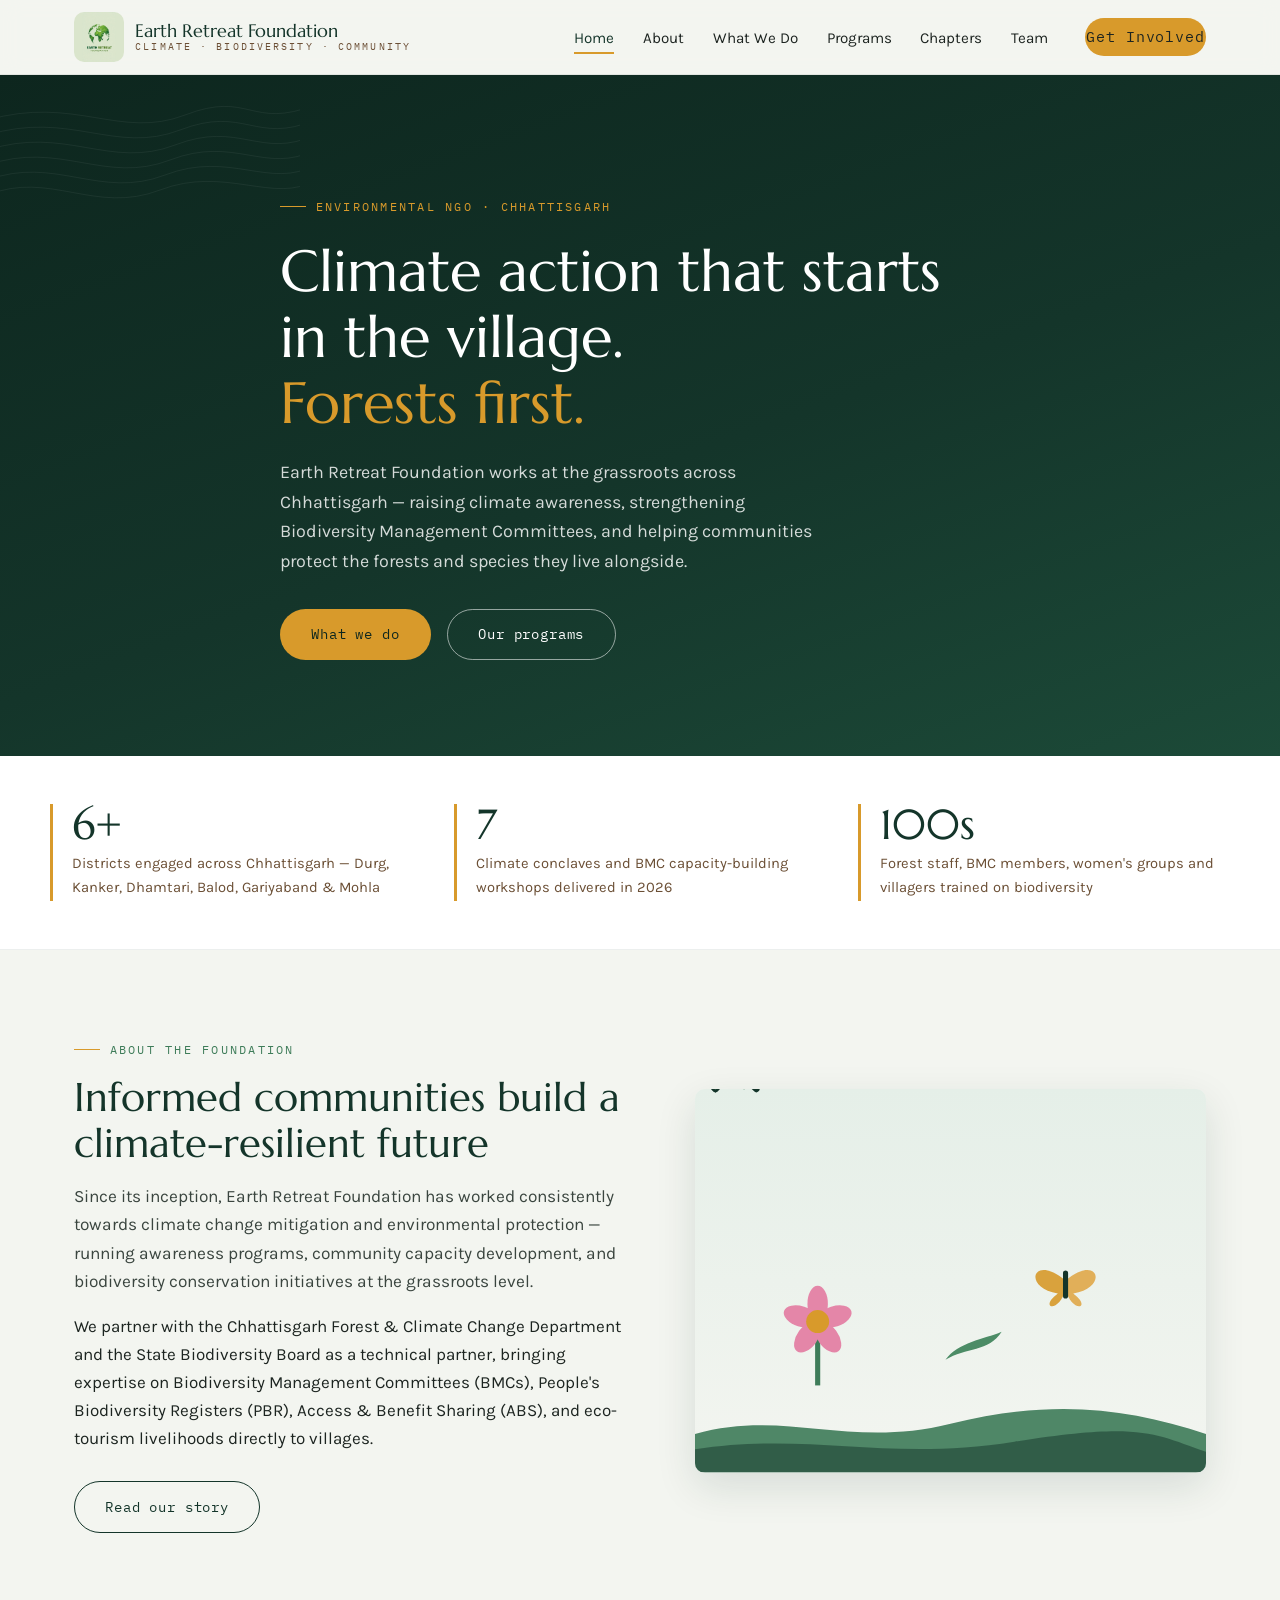
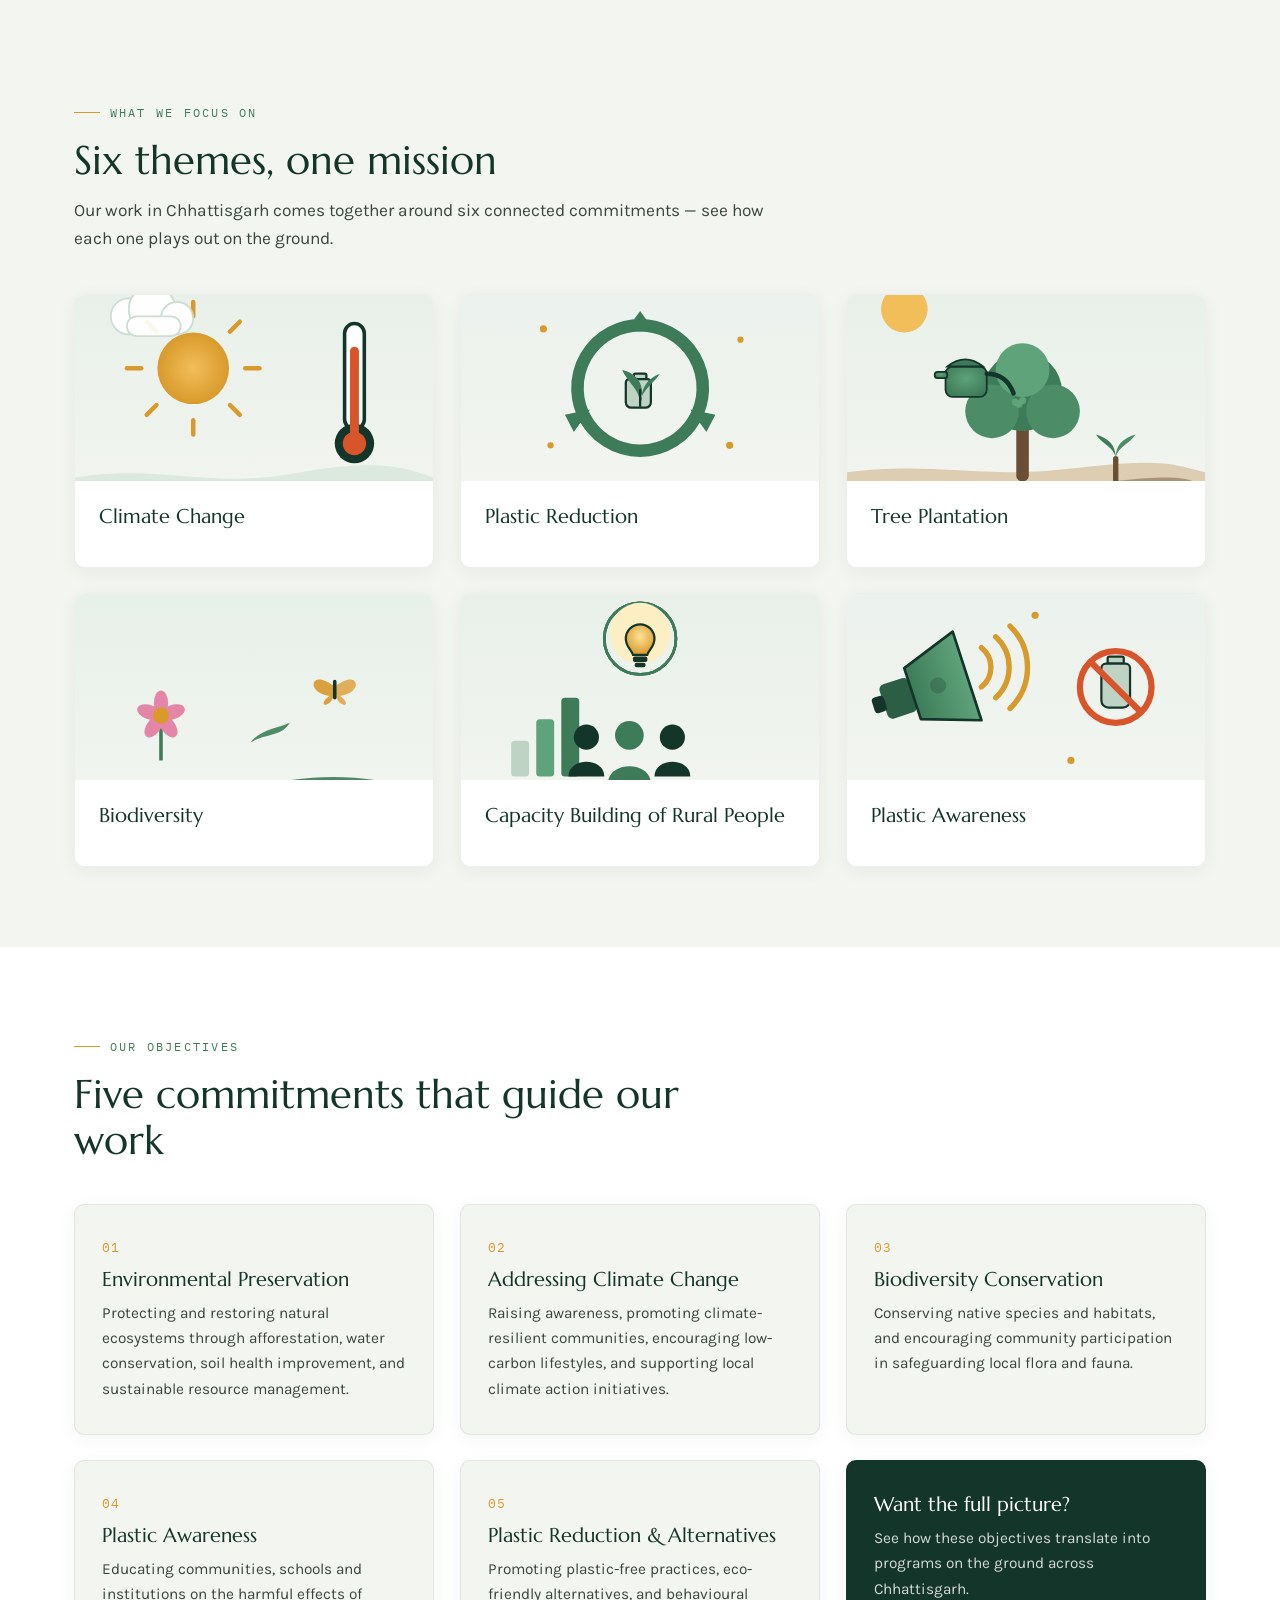
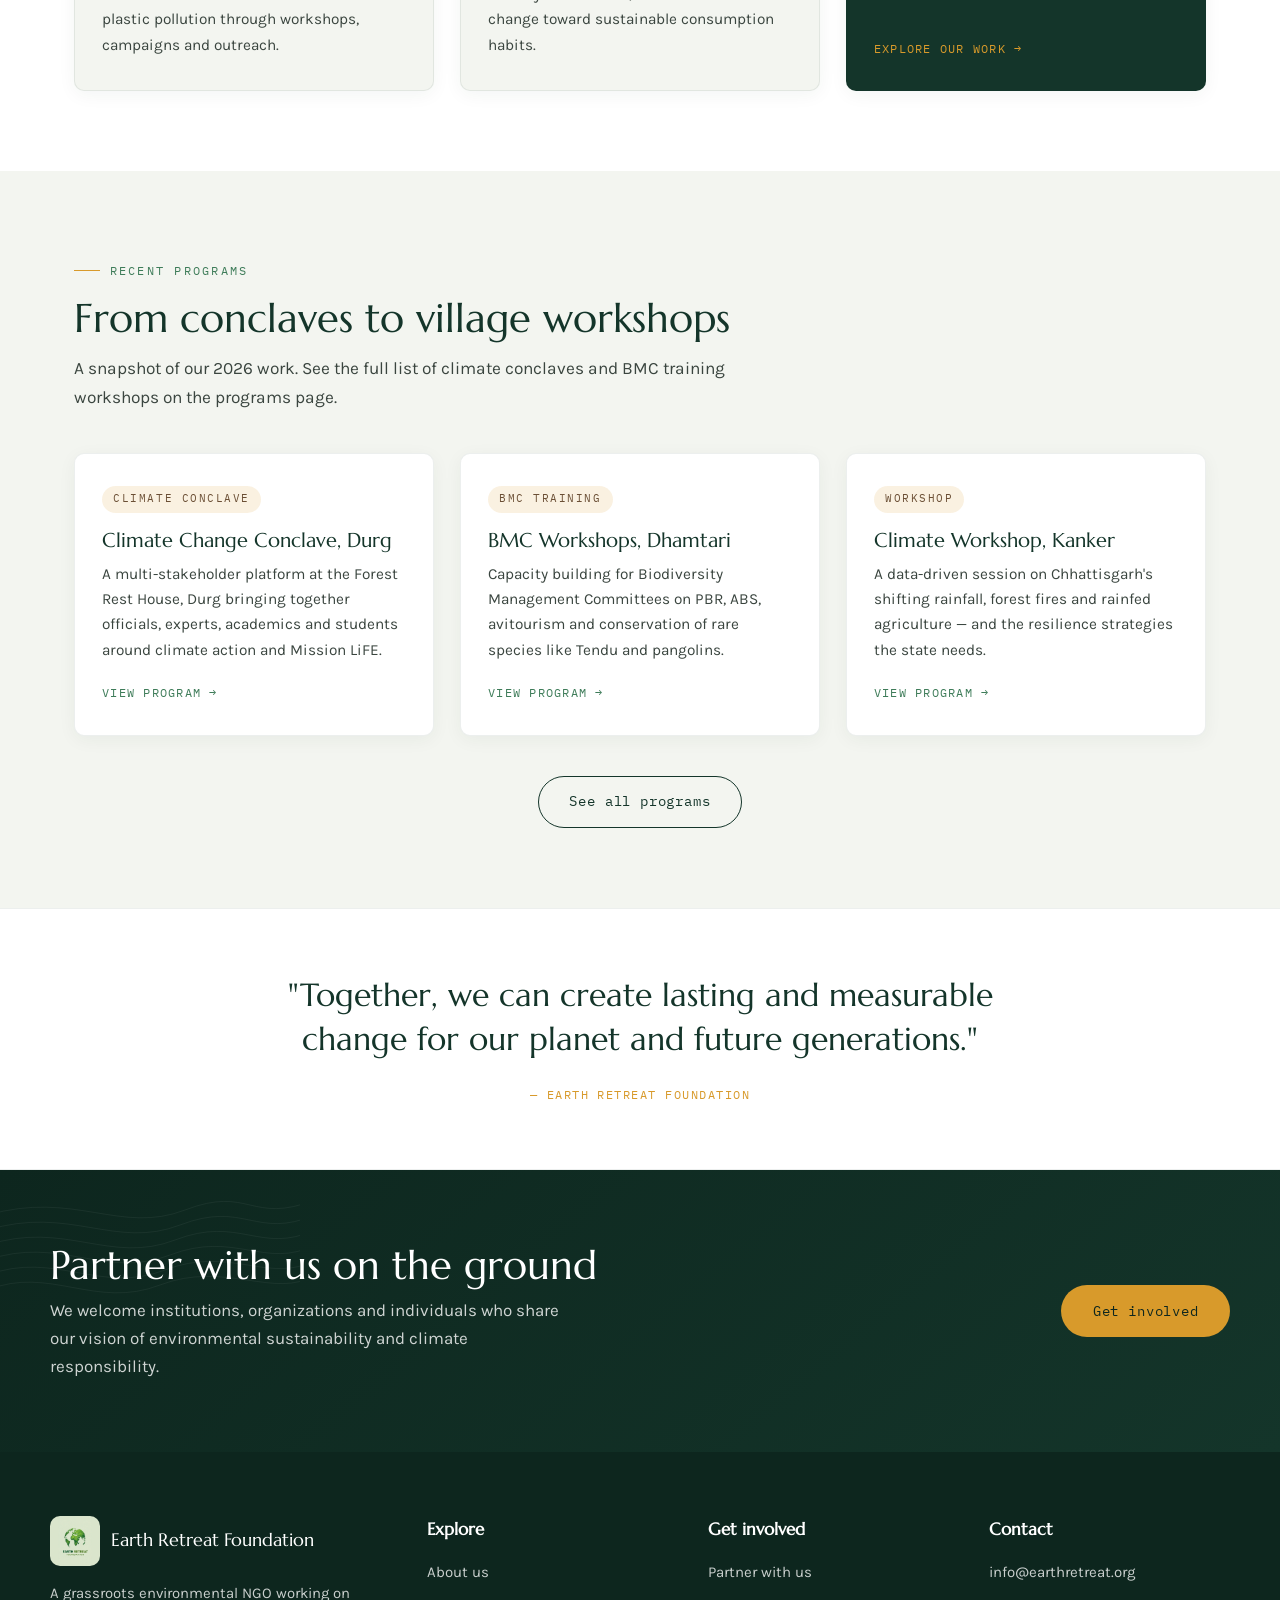
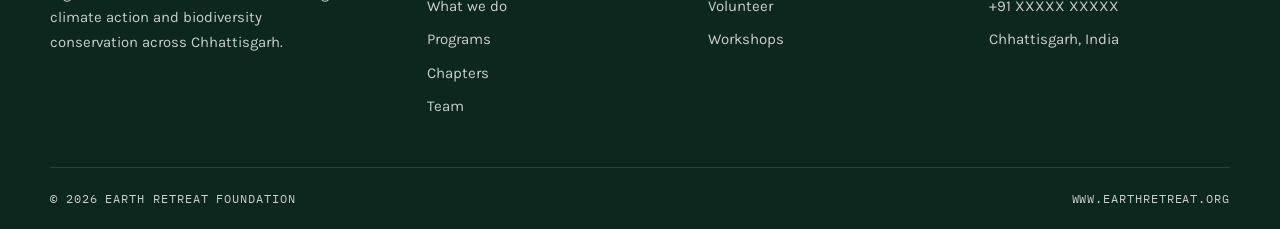
==== commit 50b61968: "#002 - Animations, URLs and email ID fixed" ====
--- a/index.html
+++ b/index.html
@@ -1,387 +1,17 @@
 <!DOCTYPE html>
-<html lang="en" class="no-js">
+<html lang="en">
 <head>
 <meta charset="UTF-8">
 <meta name="viewport" content="width=device-width, initial-scale=1.0">
 <title>Earth Retreat Foundation | Climate Action &amp; Biodiversity in Chhattisgarh</title>
-<meta name="description" content="Earth Retreat Foundation is a grassroots environmental NGO in Chhattisgarh working on climate change, plastic reduction, tree plantation, biodiversity, and capacity building of rural people.">
+<meta name="description" content="Earth Retreat Foundation is a grassroots environmental NGO in Chhattisgarh working on climate change awareness, biodiversity conservation, BMC & PBR support, and plastic reduction.">
 <link rel="preconnect" href="https://fonts.googleapis.com">
-<link href="https://fonts.googleapis.com/css2?family=Marcellus&family=Karla:wght@400;500;700&family=IBM+Plex+Mono:wght@400;500&family=Noto+Sans+Devanagari:wght@400;600&display=swap" rel="stylesheet">
-<style>
-/* ============================================================
-   Earth Retreat Foundation — earthretreatfoundation.com
-   Palette: Canopy #14352A | Leaf #3E7C59 | Marigold #D89A2B
-            Mist #F3F5F0 | Ink #1C2420 | Bark #6B4F35
-   Type: Marcellus (display) / Karla (body) / IBM Plex Mono (labels)
-   ============================================================ */
-
-:root{
-  --canopy:#14352A;
-  --canopy-deep:#0D261E;
-  --leaf:#3E7C59;
-  --leaf-soft:#DCE9DF;
-  --marigold:#D89A2B;
-  --mist:#F3F5F0;
-  --ink:#1C2420;
-  --bark:#6B4F35;
-  --white:#FFFFFF;
-  --maxw:1180px;
-  --radius:10px;
-  --shadow:0 14px 40px rgba(20,53,42,.12);
-}
-
-*{margin:0;padding:0;box-sizing:border-box}
-html{scroll-behavior:smooth}
-body{
-  font-family:'Karla',system-ui,sans-serif;
-  color:var(--ink);
-  background:var(--mist);
-  line-height:1.65;
-  font-size:17px;
-}
-img,svg{display:block;max-width:100%}
-a{color:inherit;text-decoration:none}
-.wrap{max-width:var(--maxw);margin:0 auto;padding:0 24px}
-
-h1,h2,h3,.display{font-family:'Marcellus',serif;font-weight:400;line-height:1.15;color:var(--canopy)}
-h1{font-size:clamp(2.2rem,5vw,3.6rem)}
-h2{font-size:clamp(1.7rem,3.4vw,2.5rem)}
-h3{font-size:1.25rem}
-
-.eyebrow{
-  font-family:'IBM Plex Mono',monospace;
-  font-size:.78rem;letter-spacing:.18em;text-transform:uppercase;
-  color:var(--leaf);display:inline-flex;align-items:center;gap:.6rem;
-  margin-bottom:.9rem;
-}
-.eyebrow::before{content:"";width:26px;height:1px;background:var(--marigold)}
-
-.btn{
-  display:inline-block;padding:.85rem 1.9rem;border-radius:999px;
-  font-family:'IBM Plex Mono',monospace;font-size:.85rem;letter-spacing:.06em;
-  transition:transform .2s ease,background .2s ease,color .2s ease;
-  border:1px solid transparent;cursor:pointer;
-}
-.btn:hover{transform:translateY(-2px)}
-.btn-solid{background:var(--marigold);color:var(--canopy-deep)}
-.btn-solid:hover{background:#E5AB42}
-.btn-ghost{border-color:rgba(255,255,255,.55);color:var(--white)}
-.btn-ghost:hover{background:rgba(255,255,255,.12)}
-.btn-outline{border-color:var(--canopy);color:var(--canopy)}
-.btn-outline:hover{background:var(--canopy);color:var(--white)}
-
-/* ---------- Header ---------- */
-header{
-  position:sticky;top:0;z-index:50;
-  background:rgba(243,245,240,.92);backdrop-filter:blur(10px);
-  border-bottom:1px solid rgba(20,53,42,.08);
-}
-.nav{display:flex;align-items:center;justify-content:space-between;height:74px}
-.brand{display:flex;align-items:center;gap:.7rem}
-.brand-mark{width:38px;height:38px}
-.brand-name{font-family:'Marcellus',serif;font-size:1.12rem;color:var(--canopy);line-height:1.1}
-.brand-name span{display:block;font-family:'IBM Plex Mono',monospace;font-size:.6rem;letter-spacing:.22em;color:var(--bark)}
-.nav-links{display:flex;gap:1.8rem;list-style:none;align-items:center}
-.nav-links a{font-size:.95rem;color:var(--ink);padding:.3rem 0;border-bottom:2px solid transparent;transition:border-color .2s}
-.nav-links a:hover,.nav-links a.active{border-color:var(--marigold);color:var(--canopy)}
-.nav-cta{margin-left:.5rem}
-.menu-btn{display:none;background:none;border:none;cursor:pointer;padding:.4rem}
-.menu-btn svg{width:26px;height:26px;stroke:var(--canopy)}
-
-/* ---------- Hero (home) ---------- */
-.hero{
-  position:relative;color:var(--white);
-  background:linear-gradient(160deg,var(--canopy-deep) 0%,var(--canopy) 55%,#1C4A38 100%);
-  overflow:hidden;
-}
-.hero .contours{position:absolute;inset:0;opacity:.16;pointer-events:none}
-.hero-inner{position:relative;padding:7rem 0 6rem;max-width:720px}
-.hero h1{color:var(--white);margin:.4rem 0 1.2rem}
-.hero p{font-size:1.12rem;color:rgba(255,255,255,.82);max-width:560px;margin-bottom:2rem}
-.hero .eyebrow{color:var(--marigold)}
-.hero .eyebrow::before{background:var(--marigold)}
-.hero-rotate{min-height:1.2em;display:block}
-.hero-actions{display:flex;gap:1rem;flex-wrap:wrap}
-
-/* page hero (inner pages) */
-.page-hero{
-  position:relative;color:var(--white);
-  background:linear-gradient(150deg,var(--canopy-deep),var(--canopy));
-  overflow:hidden;
-}
-.page-hero .contours{position:absolute;inset:0;opacity:.14}
-.page-hero-inner{position:relative;padding:4.5rem 0 3.5rem}
-.page-hero h1{color:var(--white)}
-.page-hero p{color:rgba(255,255,255,.8);max-width:600px;margin-top:.8rem}
-.page-hero .eyebrow{color:var(--marigold)}
-
-/* ---------- Stats band ---------- */
-.stats{background:var(--white);border-bottom:1px solid rgba(20,53,42,.08)}
-.stats-grid{display:grid;grid-template-columns:repeat(3,1fr);gap:2rem;padding:3rem 0}
-.stat{text-align:left;border-left:3px solid var(--marigold);padding-left:1.2rem}
-.stat .num{font-family:'Marcellus',serif;font-size:2.6rem;color:var(--canopy);line-height:1}
-.stat .label{font-size:.92rem;color:var(--bark);margin-top:.4rem}
-
-/* ---------- Sections ---------- */
-section.block{padding:5rem 0}
-.block-alt{background:var(--white)}
-.two-col{display:grid;grid-template-columns:1.05fr .95fr;gap:3.5rem;align-items:center}
-.lede{font-size:1.08rem;color:#3A453F}
-.checklist{list-style:none;margin-top:1.4rem;display:grid;gap:.7rem}
-.checklist li{display:flex;gap:.7rem;align-items:flex-start}
-.checklist li::before{content:"";flex:0 0 18px;height:18px;margin-top:.25rem;border-radius:50%;
-  background:var(--leaf-soft);box-shadow:inset 0 0 0 5px var(--leaf)}
-
-/* image placeholder */
-.ph{
-  border-radius:var(--radius);overflow:hidden;position:relative;
-  background:linear-gradient(135deg,var(--leaf) 0%,var(--canopy) 100%);
-  min-height:340px;display:flex;align-items:flex-end;box-shadow:var(--shadow);
-}
-.ph .contours{position:absolute;inset:0;opacity:.22}
-.ph span{
-  position:relative;margin:1rem;padding:.35rem .8rem;border-radius:6px;
-  background:rgba(13,38,30,.65);color:rgba(255,255,255,.85);
-  font-family:'IBM Plex Mono',monospace;font-size:.7rem;letter-spacing:.08em;
-}
-
-/* ---------- Cards ---------- */
-.grid-3{display:grid;grid-template-columns:repeat(3,1fr);gap:1.6rem;margin-top:2.6rem}
-.grid-2{display:grid;grid-template-columns:repeat(2,1fr);gap:1.6rem;margin-top:2.6rem}
-.card{
-  background:var(--white);border-radius:var(--radius);padding:2rem 1.7rem;
-  border:1px solid rgba(20,53,42,.08);box-shadow:0 4px 18px rgba(20,53,42,.05);
-  transition:transform .25s ease,box-shadow .25s ease;display:flex;flex-direction:column;
-}
-.block-alt .card{background:var(--mist)}
-.card:hover{transform:translateY(-5px);box-shadow:var(--shadow)}
-.card .icon{
-  width:52px;height:52px;border-radius:12px;display:grid;place-items:center;
-  background:var(--leaf-soft);margin-bottom:1.1rem;
-}
-.card .icon svg{width:26px;height:26px;stroke:var(--canopy)}
-.card h3{margin-bottom:.6rem}
-.card p{font-size:.96rem;color:#3A453F;flex:1}
-.card .more{
-  margin-top:1.2rem;font-family:'IBM Plex Mono',monospace;font-size:.78rem;
-  letter-spacing:.1em;color:var(--leaf);
-}
-.card .more:hover{color:var(--marigold)}
-.card .tag{
-  align-self:flex-start;font-family:'IBM Plex Mono',monospace;font-size:.68rem;
-  letter-spacing:.14em;text-transform:uppercase;color:var(--bark);
-  background:rgba(216,154,43,.14);padding:.3rem .7rem;border-radius:999px;margin-bottom:1rem;
-}
-
-/* ---------- Team ---------- */
-.team-grid{display:grid;grid-template-columns:repeat(3,1fr);gap:1.6rem;margin-top:2.6rem}
-.member{background:var(--white);border-radius:var(--radius);overflow:hidden;
-  border:1px solid rgba(20,53,42,.08);box-shadow:0 4px 18px rgba(20,53,42,.05)}
-.member .photo{height:230px;background:linear-gradient(135deg,var(--leaf-soft),#CBDCCF);
-  display:grid;place-items:center;color:var(--canopy)}
-.member .photo svg{width:64px;height:64px;opacity:.5}
-.member .info{padding:1.4rem 1.5rem 1.7rem}
-.member .role{font-family:'IBM Plex Mono',monospace;font-size:.72rem;letter-spacing:.12em;
-  text-transform:uppercase;color:var(--marigold);margin:.25rem 0 .7rem}
-.member p{font-size:.93rem;color:#3A453F}
-
-/* ---------- CTA band ---------- */
-.cta{
-  position:relative;background:linear-gradient(140deg,var(--canopy-deep),var(--canopy));
-  color:var(--white);overflow:hidden;
-}
-.cta .contours{position:absolute;inset:0;opacity:.15}
-.cta-inner{position:relative;padding:4.5rem 0;display:flex;align-items:center;
-  justify-content:space-between;gap:2rem;flex-wrap:wrap}
-.cta h2{color:var(--white)}
-.cta p{color:rgba(255,255,255,.8);margin-top:.5rem;max-width:520px}
-
-/* ---------- Contact ---------- */
-.contact-grid{display:grid;grid-template-columns:1fr 1.1fr;gap:3rem;align-items:start}
-.contact-card{background:var(--white);border-radius:var(--radius);padding:2.2rem;
-  border:1px solid rgba(20,53,42,.08);box-shadow:var(--shadow)}
-.field{margin-bottom:1.2rem}
-.field label{display:block;font-family:'IBM Plex Mono',monospace;font-size:.74rem;
-  letter-spacing:.12em;text-transform:uppercase;color:var(--bark);margin-bottom:.4rem}
-.field input,.field textarea,.field select{
-  width:100%;padding:.8rem 1rem;border:1px solid rgba(20,53,42,.18);border-radius:8px;
-  font-family:'Karla',sans-serif;font-size:.98rem;background:var(--mist);color:var(--ink)
-}
-.field input:focus,.field textarea:focus,.field select:focus{
-  outline:2px solid var(--leaf);outline-offset:1px;border-color:var(--leaf)}
-.info-line{display:flex;gap:1rem;align-items:flex-start;margin-bottom:1.4rem}
-.info-line svg{width:22px;height:22px;stroke:var(--leaf);flex:0 0 auto;margin-top:.2rem}
-.info-line strong{display:block;color:var(--canopy)}
-
-/* ---------- Footer ---------- */
-footer{background:var(--canopy-deep);color:rgba(255,255,255,.78)}
-.foot{display:grid;grid-template-columns:1.4fr 1fr 1fr 1fr;gap:2.5rem;padding:4rem 0 3rem}
-.foot h4{font-family:'Marcellus',serif;color:var(--white);margin-bottom:1rem;font-size:1.05rem}
-.foot ul{list-style:none;display:grid;gap:.55rem;font-size:.94rem}
-.foot a:hover{color:var(--marigold)}
-.foot .brand-name{color:var(--white)}
-.foot p{font-size:.93rem;margin-top:.9rem;max-width:300px}
-.foot-bar{border-top:1px solid rgba(255,255,255,.12);padding:1.3rem 0;
-  font-family:'IBM Plex Mono',monospace;font-size:.72rem;letter-spacing:.08em;
-  display:flex;justify-content:space-between;gap:1rem;flex-wrap:wrap}
-
-/* ---------- Reveal animation ---------- */
-.reveal{opacity:0;transform:translateY(22px);transition:opacity .7s ease,transform .7s ease}
-.reveal.in{opacity:1;transform:none}
-@media (prefers-reduced-motion:reduce){
-  .reveal{opacity:1;transform:none;transition:none}
-  html{scroll-behavior:auto}
-}
-
-/* ---------- Responsive ---------- */
-@media (max-width:900px){
-  .two-col,.contact-grid{grid-template-columns:1fr}
-  .grid-3,.team-grid{grid-template-columns:repeat(2,1fr)}
-  .foot{grid-template-columns:1fr 1fr}
-}
-@media (max-width:640px){
-  .grid-3,.grid-2,.team-grid{grid-template-columns:1fr}
-  .stats-grid{grid-template-columns:1fr;gap:1.4rem}
-  .nav-links{
-    position:fixed;inset:74px 0 auto 0;background:var(--mist);flex-direction:column;
-    padding:1.5rem 24px 2rem;gap:1.1rem;border-bottom:1px solid rgba(20,53,42,.1);
-    transform:translateY(-130%);transition:transform .3s ease;align-items:flex-start;
-  }
-  .nav-links.open{transform:none}
-  .menu-btn{display:block}
-  .hero-inner{padding:5rem 0 4.5rem}
-  .foot{grid-template-columns:1fr}
-}
-
-/* ============================================================
-   Additions for real ERF content
-   ============================================================ */
-
-/* Objectives icons reuse .card — add accent number */
-.obj-num{
-  font-family:'IBM Plex Mono',monospace;font-size:.8rem;letter-spacing:.1em;
-  color:var(--marigold);margin-bottom:.6rem;display:block;
-}
-
-/* Events timeline */
-.events{display:grid;gap:1.4rem;margin-top:2.6rem}
-.event{
-  background:var(--white);border-radius:var(--radius);border:1px solid rgba(20,53,42,.08);
-  box-shadow:0 4px 18px rgba(20,53,42,.05);padding:1.8rem 1.9rem;
-  display:grid;grid-template-columns:150px 1fr;gap:1.6rem;align-items:start;
-  transition:transform .25s ease,box-shadow .25s ease;
-}
-.block-alt .event{background:var(--mist)}
-.event:hover{transform:translateY(-4px);box-shadow:var(--shadow)}
-.event .date{
-  border-right:2px solid var(--leaf-soft);padding-right:1.2rem;
-}
-.event .date .d{font-family:'Marcellus',serif;font-size:1.9rem;color:var(--canopy);line-height:1}
-.event .date .m{font-family:'IBM Plex Mono',monospace;font-size:.72rem;letter-spacing:.12em;
-  text-transform:uppercase;color:var(--bark);margin-top:.3rem}
-.event h3{margin-bottom:.5rem}
-.event .meta{font-family:'IBM Plex Mono',monospace;font-size:.72rem;letter-spacing:.06em;
-  text-transform:uppercase;color:var(--leaf);margin-bottom:.7rem}
-.event p{font-size:.97rem;color:#3A453F}
-.event .partners{font-size:.86rem;color:var(--bark);margin-top:.7rem}
-@media (max-width:640px){
-  .event{grid-template-columns:1fr;gap:.8rem}
-  .event .date{border-right:none;border-bottom:2px solid var(--leaf-soft);padding:0 0 .8rem;
-    display:flex;align-items:baseline;gap:.6rem}
-}
-
-/* Reach grid (villages/districts) */
-.reach-grid{display:grid;grid-template-columns:repeat(3,1fr);gap:1.1rem;margin-top:2.4rem}
-.reach{
-  background:var(--white);border-left:3px solid var(--marigold);border-radius:8px;
-  padding:1.1rem 1.3rem;box-shadow:0 4px 14px rgba(20,53,42,.05);
-}
-.block-alt .reach{background:var(--mist)}
-.reach .v{font-family:'Marcellus',serif;font-size:1.12rem;color:var(--canopy)}
-.reach .dist{font-family:'IBM Plex Mono',monospace;font-size:.7rem;letter-spacing:.1em;
-  text-transform:uppercase;color:var(--bark);margin-top:.25rem}
-@media (max-width:900px){.reach-grid{grid-template-columns:repeat(2,1fr)}}
-@media (max-width:640px){.reach-grid{grid-template-columns:1fr}}
-
-/* Quote band */
-.quote{background:var(--white);border-top:1px solid rgba(20,53,42,.08);border-bottom:1px solid rgba(20,53,42,.08)}
-.quote-inner{padding:4rem 0;text-align:center;max-width:760px;margin:0 auto}
-.quote blockquote{font-family:'Marcellus',serif;font-size:clamp(1.4rem,3vw,2rem);
-  color:var(--canopy);line-height:1.4}
-.quote .by{font-family:'IBM Plex Mono',monospace;font-size:.78rem;letter-spacing:.12em;
-  text-transform:uppercase;color:var(--marigold);margin-top:1.4rem}
-
-/* Partner logos / strip */
-.partners-strip{display:flex;flex-wrap:wrap;gap:.8rem;margin-top:2.2rem}
-.partner-chip{
-  font-family:'IBM Plex Mono',monospace;font-size:.8rem;letter-spacing:.04em;
-  background:var(--leaf-soft);color:var(--canopy);padding:.55rem 1rem;border-radius:999px;
-}
-
-/* ============================================================
-   Animated theme illustrations (Climate, Plastic, Trees,
-   Biodiversity, Capacity building)
-   ============================================================ */
-.illo-wrap{border-radius:var(--radius);overflow:hidden;box-shadow:var(--shadow);
-  background:linear-gradient(135deg,#EAF1EC,#F3F5F0);position:relative}
-.illo{display:block;width:100%;height:auto}
-.illo-card{height:186px}
-.illo-card .illo{height:186px;width:100%}
-
-/* Keyframes */
-@keyframes spinSlow{to{transform:rotate(360deg)}}
-@keyframes corePulse{0%,100%{transform:scale(1)}50%{transform:scale(1.08)}}
-@keyframes mercRise{0%,100%{transform:scaleY(.5)}50%{transform:scaleY(1)}}
-@keyframes drift{0%{transform:translateX(-60px)}100%{transform:translateX(460px)}}
-@keyframes sway{0%{transform:rotate(-2.2deg)}100%{transform:rotate(2.2deg)}}
-@keyframes shimmer{0%,100%{opacity:.55}50%{opacity:1}}
-@keyframes drop{0%{transform:translateY(-6px);opacity:0}15%{opacity:1}100%{transform:translateY(46px);opacity:0}}
-@keyframes flyAcross{0%{transform:translate(-50px,8px)}100%{transform:translate(440px,-12px)}}
-@keyframes flap{0%,100%{transform:scaleY(1)}50%{transform:scaleY(.35)}}
-@keyframes bob{0%,100%{transform:translateY(0)}50%{transform:translateY(-12px)}}
-@keyframes wing{0%,100%{transform:scaleX(1)}50%{transform:scaleX(.5)}}
-@keyframes bloom{0%,100%{transform:scale(.82)}50%{transform:scale(1.05)}}
-@keyframes glow{0%,100%{opacity:.35}50%{opacity:1}}
-@keyframes ripple{0%{transform:scale(.2);opacity:.7}100%{transform:scale(1.6);opacity:0}}
-@keyframes barUp{0%{transform:scaleY(.15)}100%{transform:scaleY(1)}}
-@keyframes spinRev{to{transform:rotate(-360deg)}}
-@keyframes fadeSwap{0%,45%{opacity:1}55%,100%{opacity:0}}
-@keyframes fadeSwap2{0%,45%{opacity:0}55%,100%{opacity:1}}
-
-.anim [data-spin]{animation:spinSlow 26s linear infinite;transform-box:fill-box;transform-origin:center}
-.anim [data-core]{animation:corePulse 3s ease-in-out infinite;transform-box:fill-box;transform-origin:center}
-.anim [data-merc]{animation:mercRise 4s ease-in-out infinite;transform-box:fill-box;transform-origin:bottom}
-.anim [data-cloud]{animation:drift 22s linear infinite}
-.anim [data-sway]{animation:sway 4s ease-in-out infinite alternate;transform-box:fill-box;transform-origin:bottom}
-.anim [data-shimmer]{animation:shimmer 3.2s ease-in-out infinite}
-.anim [data-drop]{animation:drop 2.4s ease-in infinite;transform-box:fill-box}
-.anim [data-bird]{animation:flyAcross 9s linear infinite}
-.anim [data-flap]{animation:flap 0.5s ease-in-out infinite;transform-box:fill-box;transform-origin:center}
-.anim [data-bob]{animation:bob 3.5s ease-in-out infinite;transform-box:fill-box}
-.anim [data-wing]{animation:wing 0.45s ease-in-out infinite;transform-box:fill-box;transform-origin:right}
-.anim [data-bloom]{animation:bloom 3.8s ease-in-out infinite;transform-box:fill-box;transform-origin:center}
-.anim [data-glow]{animation:glow 2.4s ease-in-out infinite}
-.anim [data-ripple]{animation:ripple 3s ease-out infinite;transform-box:fill-box;transform-origin:center}
-.anim [data-bar]{animation:barUp 2.6s ease-in-out infinite alternate;transform-box:fill-box;transform-origin:bottom}
-.anim [data-spinrev]{animation:spinRev 24s linear infinite;transform-box:fill-box;transform-origin:center}
-.anim [data-swap1]{animation:fadeSwap 6s ease-in-out infinite}
-.anim [data-swap2]{animation:fadeSwap2 6s ease-in-out infinite}
-
-@media (prefers-reduced-motion: reduce){
-  .anim *{animation:none!important}
-}
-
-.page{display:none}.page.active{display:block}html.no-js .page{display:block}
-.lang-toggle{display:inline-flex;border:1px solid rgba(20,53,42,.2);border-radius:999px;overflow:hidden;margin-top:1.4rem;font-family:'IBM Plex Mono',monospace;font-size:.78rem}
-.lang-toggle button{background:var(--white);border:none;padding:.5rem 1.1rem;cursor:pointer;letter-spacing:.06em;color:var(--bark);transition:background .2s,color .2s}
-.block-alt .lang-toggle button{background:var(--mist)}
-.lang-toggle button.on{background:var(--canopy);color:var(--white)}
-.hi{display:none}.events.show-hi .en{display:none}.events.show-hi .hi{display:block}
-.hi,[lang="hi"]{font-family:'Noto Sans Devanagari','Karla',sans-serif;line-height:1.8}
-
-</style>
+<link href="https://fonts.googleapis.com/css2?family=Marcellus&family=Karla:wght@400;500;700&family=IBM+Plex+Mono:wght@400;500&display=swap" rel="stylesheet">
+<link rel="icon" type="image/png" href="assets/logo.png">
+<link rel="stylesheet" href="css/style.css">
 </head>
 <body>
+
 <svg width="0" height="0" style="position:absolute">
   <defs>
     <symbol id="contour-lines" viewBox="0 0 1200 600" preserveAspectRatio="xMidYMid slice">
@@ -399,26 +29,24 @@
       <path d="M24 38 C 24 26, 16 22, 13 12 C 24 16, 28 22, 28 30 M24 38 C 24 30, 30 24, 36 20 C 33 28, 30 32, 24 38" fill="none" stroke="#3E7C59" stroke-width="2.5" stroke-linecap="round"/>
       <circle cx="24" cy="10" r="3" fill="#D89A2B"/>
     </symbol>
-    <symbol id="person" viewBox="0 0 24 24">
-      <g fill="none" stroke="currentColor" stroke-width="1.5" stroke-linecap="round">
-        <circle cx="12" cy="8" r="4"/><path d="M4 21c1.5-4 4.5-6 8-6s6.5 2 8 6"/>
-      </g>
-    </symbol>
-  </defs>
-</svg><header>
+  </defs>
+</svg>
+
+<header>
   <div class="wrap nav">
-    <a class="brand" href="#home" data-link>
-      <svg class="brand-mark"><use href="#logo-mark"/></svg>
+    <a class="brand" href="index.html">
+      <img class="brand-mark" src="assets/logo.png" alt="Earth Retreat Foundation" width="54" height="54">
       <div class="brand-name">Earth Retreat Foundation<span>CLIMATE &middot; BIODIVERSITY &middot; COMMUNITY</span></div>
     </a>
     <nav>
       <ul class="nav-links">
-        <li><a href="#home" data-link data-nav="home">Home</a></li>
-        <li><a href="#about" data-link data-nav="about">About</a></li>
-        <li><a href="#services" data-link data-nav="services">What We Do</a></li>
-        <li><a href="#projects" data-link data-nav="projects">Programs</a></li>
-        <li><a href="#team" data-link data-nav="team">Team</a></li>
-        <li><a href="#contact" data-link class="btn btn-solid nav-cta">Get Involved</a></li>
+        <li><a href="index.html" class="active">Home</a></li>
+        <li><a href="about.html">About</a></li>
+        <li><a href="services.html">What We Do</a></li>
+        <li><a href="projects.html">Programs</a></li>
+        <li><a href="chapters.html">Chapters</a></li>
+        <li><a href="team.html">Team</a></li>
+        <li><a href="contact.html" class="btn btn-solid nav-cta">Get Involved</a></li>
       </ul>
     </nav>
     <button class="menu-btn" aria-label="Open menu" aria-expanded="false">
@@ -426,7 +54,7 @@
     </button>
   </div>
 </header>
-<main id="page-home" class="page">
+
 <section class="hero">
   <svg class="contours" style="color:#fff"><use href="#contour-lines"/></svg>
   <div class="wrap hero-inner">
@@ -437,8 +65,8 @@
     </h1>
     <p>Earth Retreat Foundation works at the grassroots across Chhattisgarh &mdash; raising climate awareness, strengthening Biodiversity Management Committees, and helping communities protect the forests and species they live alongside.</p>
     <div class="hero-actions">
-      <a href="#services" data-link class="btn btn-solid">What we do</a>
-      <a href="#projects" data-link class="btn btn-ghost">Our programs</a>
+      <a href="services.html" class="btn btn-solid">What we do</a>
+      <a href="projects.html" class="btn btn-ghost">Our programs</a>
     </div>
   </div>
 </section>
@@ -467,7 +95,7 @@
       <h2>Informed communities build a climate-resilient future</h2>
       <p class="lede" style="margin-top:1rem">Since its inception, Earth Retreat Foundation has worked consistently towards climate change mitigation and environmental protection &mdash; running awareness programs, community capacity development, and biodiversity conservation initiatives at the grassroots level.</p>
       <p style="margin-top:1rem">We partner with the Chhattisgarh Forest &amp; Climate Change Department and the State Biodiversity Board as a technical partner, bringing expertise on Biodiversity Management Committees (BMCs), People's Biodiversity Registers (PBR), Access &amp; Benefit Sharing (ABS), and eco-tourism livelihoods directly to villages.</p>
-      <a href="#about" data-link class="btn btn-outline" style="margin-top:1.8rem">Read our story</a>
+      <a href="about.html" class="btn btn-outline" style="margin-top:1.8rem">Read our story</a>
     </div>
     <div class="illo-wrap reveal"><svg class="anim illo" viewBox="0 0 400 300" preserveAspectRatio="xMidYMid meet" role="img" aria-label="Biodiversity" xmlns="http://www.w3.org/2000/svg">
   <defs>
@@ -526,8 +154,8 @@
   <div class="wrap">
     <div class="reveal" style="max-width:700px">
       <span class="eyebrow">What we focus on</span>
-      <h2>Five themes, one mission</h2>
-      <p class="lede" style="margin-top:.8rem">Our work in Chhattisgarh comes together around five connected commitments &mdash; see how each one plays out on the ground.</p>
+      <h2>Six themes, one mission</h2>
+      <p class="lede" style="margin-top:.8rem">Our work in Chhattisgarh comes together around six connected commitments &mdash; see how each one plays out on the ground.</p>
     </div>
     <div class="grid-3" style="margin-top:2.6rem">
       <article class="card reveal" style="padding:0;overflow:hidden">
@@ -781,9 +409,49 @@
           <h3>Capacity Building of Rural People</h3>
         </div>
       </article>
-    </div>
-    <div style="text-align:center;margin-top:2.5rem" class="reveal">
-      <a href="#services" data-link class="btn btn-outline">Explore what we do</a>
+      <article class="card reveal" style="padding:0;overflow:hidden">
+        <div class="illo-card"><svg class="anim illo" viewBox="0 0 400 300" preserveAspectRatio="xMidYMid slice" role="img" aria-label="Plastic awareness" xmlns="http://www.w3.org/2000/svg">
+  <defs>
+    <linearGradient id="pa-bg" x1="0" y1="0" x2="0" y2="1">
+      <stop offset="0" stop-color="#EAF1EC"/><stop offset="1" stop-color="#F3F5F0"/>
+    </linearGradient>
+    <linearGradient id="pa-horn" x1="0" y1="0" x2="1" y2="0">
+      <stop offset="0" stop-color="#3E7C59"/><stop offset="1" stop-color="#5FA37A"/>
+    </linearGradient>
+  </defs>
+  <rect width="400" height="300" fill="url(#pa-bg)"/>
+  <!-- megaphone (campaign / awareness) -->
+  <g transform="translate(96,150) rotate(-18)">
+    <rect x="-58" y="-20" width="34" height="40" rx="6" fill="#2C5E45"/>
+    <path d="M-24 -30 L40 -52 L40 52 L-24 30 Z" fill="url(#pa-horn)" stroke="#14352A" stroke-width="3" stroke-linejoin="round"/>
+    <rect x="-70" y="-9" width="14" height="18" rx="4" fill="#14352A"/>
+    <circle cx="6" cy="0" r="9" fill="#14352A" opacity="0.25"/>
+  </g>
+  <!-- emanating sound waves -->
+  <g transform="translate(150,128)" fill="none" stroke="#D89A2B" stroke-width="6" stroke-linecap="round">
+    <path data-glow d="M0 -22 A28 28 0 0 1 0 22"/>
+    <path data-glow d="M16 -34 A46 46 0 0 1 16 34" style="animation-delay:.5s"/>
+    <path data-glow d="M32 -46 A64 64 0 0 1 32 46" style="animation-delay:1s"/>
+  </g>
+  <!-- plastic bottle with prohibition sign (the message) -->
+  <g transform="translate(300,150)" data-bob>
+    <g fill="#BFD3C4" stroke="#14352A" stroke-width="2.5">
+      <rect x="-9" y="-34" width="18" height="8" rx="2"/>
+      <path d="M-11 -26 h22 a5 5 0 0 1 5 5 v36 a8 8 0 0 1 -8 8 h-16 a8 8 0 0 1 -8 -8 v-36 a5 5 0 0 1 5 -5 z"/>
+    </g>
+    <circle r="40" fill="none" stroke="#D8552B" stroke-width="7"/>
+    <line x1="-28" y1="-28" x2="28" y2="28" stroke="#D8552B" stroke-width="7" stroke-linecap="round"/>
+  </g>
+  <!-- attention sparkles -->
+  <g fill="#D89A2B">
+    <circle data-glow cx="210" cy="70" r="4" style="animation-delay:.3s"/>
+    <circle data-glow cx="250" cy="232" r="4" style="animation-delay:1.2s"/>
+  </g>
+</svg></div>
+        <div style="padding:1.5rem 1.5rem 1.8rem">
+          <h3>Plastic Awareness</h3>
+        </div>
+      </article>
     </div>
   </div>
 </section>
@@ -823,7 +491,7 @@
       <article class="card reveal" style="background:var(--canopy);color:#fff">
         <h3 style="color:#fff">Want the full picture?</h3>
         <p style="color:rgba(255,255,255,.82)">See how these objectives translate into programs on the ground across Chhattisgarh.</p>
-        <a class="more" href="#services" data-link style="color:var(--marigold)">EXPLORE OUR WORK &rarr;</a>
+        <a class="more" href="services.html" style="color:var(--marigold)">EXPLORE OUR WORK &rarr;</a>
       </article>
     </div>
   </div>
@@ -841,23 +509,23 @@
         <span class="tag">Climate Conclave</span>
         <h3>Climate Change Conclave, Durg</h3>
         <p>A multi-stakeholder platform at the Forest Rest House, Durg bringing together officials, experts, academics and students around climate action and Mission LiFE.</p>
-        <a class="more" href="#projects" data-link>VIEW PROGRAM &rarr;</a>
+        <a class="more" href="projects.html">VIEW PROGRAM &rarr;</a>
       </article>
       <article class="card reveal">
         <span class="tag">BMC Training</span>
         <h3>BMC Workshops, Dhamtari</h3>
         <p>Capacity building for Biodiversity Management Committees on PBR, ABS, avitourism and conservation of rare species like Tendu and pangolins.</p>
-        <a class="more" href="#projects" data-link>VIEW PROGRAM &rarr;</a>
+        <a class="more" href="projects.html">VIEW PROGRAM &rarr;</a>
       </article>
       <article class="card reveal">
         <span class="tag">Workshop</span>
         <h3>Climate Workshop, Kanker</h3>
         <p>A data-driven session on Chhattisgarh's shifting rainfall, forest fires and rainfed agriculture &mdash; and the resilience strategies the state needs.</p>
-        <a class="more" href="#projects" data-link>VIEW PROGRAM &rarr;</a>
+        <a class="more" href="projects.html">VIEW PROGRAM &rarr;</a>
       </article>
     </div>
     <div style="text-align:center;margin-top:2.5rem" class="reveal">
-      <a href="#projects" data-link class="btn btn-outline">See all programs</a>
+      <a href="projects.html" class="btn btn-outline">See all programs</a>
     </div>
   </div>
 </section>
@@ -876,776 +544,52 @@
       <h2>Partner with us on the ground</h2>
       <p>We welcome institutions, organizations and individuals who share our vision of environmental sustainability and climate responsibility.</p>
     </div>
-    <a href="#contact" data-link class="btn btn-solid">Get involved</a>
-  </div>
-</section>
-
-
-</main>
-<main id="page-about" class="page">
-<section class="page-hero">
-  <svg class="contours" style="color:#fff"><use href="#contour-lines"/></svg>
-  <div class="wrap page-hero-inner">
-    <span class="eyebrow">About us</span>
-    <h1>Climate action, rooted in community</h1>
-    <p>Who we are, the objectives that guide us, and the districts of Chhattisgarh where we work.</p>
-  </div>
-</section>
-
-<section class="block">
-  <div class="wrap two-col">
-    <div class="reveal">
-      <span class="eyebrow">Who we are</span>
-      <h2>Grassroots work, driven by collective action</h2>
-      <p class="lede" style="margin-top:1rem">Since its inception, Earth Retreat Foundation has worked rigorously and consistently towards climate change mitigation and environmental protection.</p>
-      <p style="margin-top:1rem">We are actively engaged in awareness programs, community capacity development, biodiversity conservation initiatives, and sustainable environmental practices at the grassroots level. Our commitment is driven by the belief that collective action and informed communities are the key to building a climate-resilient future.</p>
-      <p style="margin-top:1rem">We remain dedicated to expanding our impact through meaningful associations, strategic collaborations, and capacity-building workshops &mdash; welcoming partnerships with institutions, organizations and individuals who share our vision.</p>
-    </div>
-    <div class="ph reveal">
-      <svg class="contours" style="color:#fff"><use href="#contour-lines"/></svg>
-      <span>REPLACE WITH PHOTO &mdash; about.jpg</span>
-    </div>
-  </div>
-</section>
-
-<section class="block block-alt">
-  <div class="wrap">
-    <div class="reveal" style="max-width:700px">
-      <span class="eyebrow">Our objectives</span>
-      <h2>What we set out to achieve</h2>
-    </div>
-    <div class="grid-2">
-      <article class="card reveal">
-        <span class="obj-num">01</span><h3>Environmental Preservation</h3>
-        <p>To protect and restore natural ecosystems through afforestation, water conservation, soil health improvement, and the promotion of sustainable resource management practices.</p>
-      </article>
-      <article class="card reveal">
-        <span class="obj-num">02</span><h3>Addressing the Climate Change Crisis</h3>
-        <p>To raise awareness about climate change, promote climate-resilient communities, encourage low-carbon lifestyles, and support local climate action initiatives that reduce environmental impact.</p>
-      </article>
-      <article class="card reveal">
-        <span class="obj-num">03</span><h3>Biodiversity Conservation</h3>
-        <p>To conserve and enhance biodiversity by protecting native species, restoring habitats, and encouraging community participation in safeguarding local flora and fauna.</p>
-      </article>
-      <article class="card reveal">
-        <span class="obj-num">04</span><h3>Plastic Awareness</h3>
-        <p>To educate communities, schools and institutions about the harmful effects of plastic pollution on ecosystems, wildlife and human health through workshops, campaigns and outreach programs.</p>
-      </article>
-      <article class="card reveal">
-        <span class="obj-num">05</span><h3>Plastic Reduction &amp; Sustainable Alternatives</h3>
-        <p>To actively promote plastic-free practices by encouraging eco-friendly alternatives, conducting zero-plastic workshops, and supporting behavioural change toward sustainable consumption habits.</p>
-      </article>
-      <article class="card reveal" style="background:var(--canopy);color:#fff">
-        <h3 style="color:#fff">Our guiding belief</h3>
-        <p style="color:rgba(255,255,255,.85)">Sustainable development cannot be achieved without active public participation. We build awareness and capacity so communities lead their own conservation.</p>
-      </article>
-    </div>
-  </div>
-</section>
-
-<section class="quote">
-  <div class="wrap quote-inner reveal">
-    <blockquote>"Together, we can create lasting and measurable change for our planet and future generations."</blockquote>
-    <div class="by">&mdash; Earth Retreat Foundation</div>
-  </div>
-</section>
-
-<section class="block">
-  <div class="wrap">
-    <div class="reveal" style="max-width:700px">
-      <span class="eyebrow">Our reach</span>
-      <h2>Where we work</h2>
-      <p class="lede" style="margin-top:.8rem">Our programs have reached villages across multiple districts of Chhattisgarh, working hand-in-hand with forest staff, BMC members and local communities.</p>
-    </div>
-    <div class="reach-grid">
-      <div class="reach reveal"><div class="v">Piperchedi</div><div class="dist">Gariyaband</div></div>
-      <div class="reach reveal"><div class="v">Sonjhari, South Singpur</div><div class="dist">Dhamtari</div></div>
-      <div class="reach reveal"><div class="v">Dokal, Keregaon</div><div class="dist">Dhamtari</div></div>
-      <div class="reach reveal"><div class="v">Mohndi, North Singpur</div><div class="dist">Dhamtari</div></div>
-      <div class="reach reveal"><div class="v">Gattasilli, Birgudi</div><div class="dist">Dhamtari</div></div>
-      <div class="reach reveal"><div class="v">Badbhoom, Gurur</div><div class="dist">Balod</div></div>
-      <div class="reach reveal"><div class="v">Dugli, Birgudi</div><div class="dist">Dhamtari</div></div>
-      <div class="reach reveal"><div class="v">Mohla &amp; Ambagarh Chowki</div><div class="dist">Mohla-Manpur</div></div>
-      <div class="reach reveal"><div class="v">Durg &amp; Kanker</div><div class="dist">Conclaves &amp; Workshops</div></div>
-    </div>
-  </div>
-</section>
-
-<section class="block block-alt">
-  <div class="wrap">
-    <div class="reveal" style="max-width:700px">
-      <span class="eyebrow">Partners</span>
-      <h2>Who we work with</h2>
-      <p class="lede" style="margin-top:.8rem">As a technical partner, we support government departments in delivering biodiversity and climate programs on the ground.</p>
-    </div>
-    <div class="partners-strip reveal">
-      <span class="partner-chip">CG Department of Forest &amp; Climate Change</span>
-      <span class="partner-chip">CG State Biodiversity Board</span>
-      <span class="partner-chip">CG State Climate Change Cell</span>
-      <span class="partner-chip">Local BMCs &amp; Gram Panchayats</span>
-      <span class="partner-chip">Self-Help Groups</span>
-    </div>
-  </div>
-</section>
-
-<section class="cta">
-  <svg class="contours" style="color:#fff"><use href="#contour-lines"/></svg>
-  <div class="wrap cta-inner">
-    <div>
-      <h2>Share our vision?</h2>
-      <p>We welcome partnerships with institutions, organizations and individuals committed to environmental sustainability.</p>
-    </div>
-    <a href="#contact" data-link class="btn btn-solid">Partner with us</a>
-  </div>
-</section>
-
-
-</main>
-<main id="page-services" class="page">
-<section class="page-hero">
-  <svg class="contours" style="color:#fff"><use href="#contour-lines"/></svg>
-  <div class="wrap page-hero-inner">
-    <span class="eyebrow">What we do</span>
-    <h1>From objectives to action</h1>
-    <p>Five focus areas through which we deliver climate awareness, biodiversity governance and sustainable livelihoods.</p>
-  </div>
-</section>
-
-<section class="block">
-  <div class="wrap">
-    <div class="reveal" style="max-width:720px">
-      <span class="eyebrow">Focus areas</span>
-      <h2>Five themes that shape our work</h2>
-      <p class="lede" style="margin-top:.8rem">Everything we do on the ground in Chhattisgarh flows from five connected commitments &mdash; from climate awareness to the rural communities who carry conservation forward.</p>
-    </div>
-  </div>
-</section>
-
-<section class="block">
-  <div class="wrap two-col">
-    <div class="reveal">
-      <span class="eyebrow">Climate Change</span>
-      <h2>Awareness that reaches the household</h2>
-      <p class="lede" style="margin-top:1rem">We bring climate science down to everyday life through conclaves and village workshops &mdash; like our Durg Climate Conclave and the Kanker workshop on Chhattisgarh's shifting rainfall and forest fires. We promote climate-resilient communities, low-carbon lifestyles, and Mission LiFE's shift from mindless consumption to mindful utilisation.</p>
-      <ul class="checklist">
-        <li>Climate conclaves and multi-stakeholder dialogues</li>
-        <li>Village workshops on rainfall, forest fires and rainfed agriculture</li>
-        <li>Promoting Mission LiFE and Pro-Planet habits</li>
-      </ul>
-    </div>
-    <div class="illo-wrap reveal"><svg class="anim illo" viewBox="0 0 400 300" preserveAspectRatio="xMidYMid meet" role="img" aria-label="Climate change" xmlns="http://www.w3.org/2000/svg">
-  <defs>
-    <linearGradient id="cc-sky" x1="0" y1="0" x2="0" y2="1">
-      <stop offset="0" stop-color="#E7EFE9"/><stop offset="1" stop-color="#F3F5F0"/>
-    </linearGradient>
-    <radialGradient id="cc-sun" cx="50%" cy="50%" r="50%">
-      <stop offset="0" stop-color="#F2BE5A"/><stop offset="0" stop-color="#F2BE5A"/>
-      <stop offset="1" stop-color="#D89A2B"/>
-    </radialGradient>
-  </defs>
-  <rect width="400" height="300" fill="url(#cc-sky)"/>
-  <!-- sun with rotating rays -->
-  <g transform="translate(132,128)">
-    <g data-spin>
-      <g stroke="#D89A2B" stroke-width="5" stroke-linecap="round">
-        <line x1="0" y1="-58" x2="0" y2="-74"/>
-        <line x1="41" y1="-41" x2="52" y2="-52"/>
-        <line x1="58" y1="0" x2="74" y2="0"/>
-        <line x1="41" y1="41" x2="52" y2="52"/>
-        <line x1="0" y1="58" x2="0" y2="74"/>
-        <line x1="-41" y1="41" x2="-52" y2="52"/>
-        <line x1="-58" y1="0" x2="-74" y2="0"/>
-        <line x1="-41" y1="-41" x2="-52" y2="-52"/>
-      </g>
-    </g>
-    <circle data-core r="40" fill="url(#cc-sun)"/>
-  </g>
-  <!-- drifting cloud -->
-  <g data-cloud opacity="0.92">
-    <g fill="#FFFFFF" stroke="#CBDCCF" stroke-width="2">
-      <circle cx="60" cy="70" r="20"/><circle cx="86" cy="62" r="26"/>
-      <circle cx="114" cy="72" r="18"/><rect x="58" y="70" width="60" height="22" rx="11"/>
-    </g>
-  </g>
-  <!-- thermometer -->
-  <g transform="translate(312,84)">
-    <rect x="-11" y="-6" width="22" height="118" rx="11" fill="#FFFFFF" stroke="#14352A" stroke-width="4"/>
-    <circle cx="0" cy="128" r="22" fill="#14352A"/>
-    <rect data-merc x="-5" y="20" width="10" height="108" rx="5" fill="#D8552B"/>
-    <circle cx="0" cy="128" r="13" fill="#D8552B"/>
-  </g>
-  <!-- horizon -->
-  <path d="M0 250 C 90 235, 150 262, 240 246 S 360 235, 400 250 L400 300 L0 300 Z" fill="#DCE9DF"/>
-  <path d="M0 268 C 110 256, 180 278, 270 264 S 380 258, 400 268 L400 300 L0 300 Z" fill="#3E7C59" opacity="0.35"/>
-</svg></div>
-  </div>
-</section>
-
-<section class="block block-alt">
-  <div class="wrap two-col">
-    <div class="illo-wrap reveal"><svg class="anim illo" viewBox="0 0 400 300" preserveAspectRatio="xMidYMid meet" role="img" aria-label="Plastic reduction" xmlns="http://www.w3.org/2000/svg">
-  <defs>
-    <linearGradient id="pr-bg" x1="0" y1="0" x2="0" y2="1">
-      <stop offset="0" stop-color="#EAF1EC"/><stop offset="1" stop-color="#F3F5F0"/>
-    </linearGradient>
-  </defs>
-  <rect width="400" height="300" fill="url(#pr-bg)"/>
-  <!-- rotating recycling loop -->
-  <g transform="translate(200,150)">
-    <g data-spin>
-      <g fill="none" stroke="#3E7C59" stroke-width="14" stroke-linecap="round">
-        <path d="M0 -70 A70 70 0 0 1 60.6 35"/>
-        <path d="M60.6 35 A70 70 0 0 1 -60.6 35"/>
-        <path d="M-60.6 35 A70 70 0 0 1 0 -70"/>
-      </g>
-      <g fill="#3E7C59">
-        <path d="M0 -86 L16 -64 L-16 -64 Z"/>
-        <path d="M74 49 L56 24 L84 30 Z"/>
-        <path d="M-74 49 L-84 30 L-56 24 Z"/>
-      </g>
-    </g>
-    <!-- center: bottle fading to leaf -->
-    <g data-swap1>
-      <g transform="translate(-13,-22)" fill="#BFD3C4" stroke="#14352A" stroke-width="2.5">
-        <rect x="6" y="6" width="14" height="6" rx="2"/>
-        <path d="M5 12 h16 a4 4 0 0 1 4 4 v22 a6 6 0 0 1 -6 6 h-16 a6 6 0 0 1 -6 -6 v-22 a4 4 0 0 1 4 -4 z"/>
-      </g>
-    </g>
-    <g data-swap2>
-      <g transform="translate(0,0)">
-        <path d="M0 18 C 0 2, -14 -6, -20 -20 C -4 -16, 4 -6, 2 12 Z M0 18 C 0 4, 14 -4, 22 -16 C 8 -10, 2 -2, 0 18 Z" fill="#3E7C59"/>
-        <line x1="0" y1="20" x2="0" y2="2" stroke="#14352A" stroke-width="2.5" stroke-linecap="round"/>
-      </g>
-    </g>
-  </g>
-  <!-- sparkles -->
-  <g fill="#D89A2B">
-    <circle data-glow cx="92" cy="84" r="4"/>
-    <circle data-glow cx="312" cy="96" r="3.5" style="animation-delay:.8s"/>
-    <circle data-glow cx="300" cy="214" r="4" style="animation-delay:1.4s"/>
-    <circle data-glow cx="100" cy="214" r="3.5" style="animation-delay:.4s"/>
-  </g>
-</svg></div>
-    <div class="reveal">
-      <span class="eyebrow">Plastic Reduction</span>
-      <h2>Towards plastic-free villages</h2>
-      <p class="lede" style="margin-top:1rem">We educate communities, schools and institutions about the harm of plastic pollution to ecosystems, wildlife and health &mdash; then help them act. We promote eco-friendly alternatives, run zero-plastic workshops, and support simple, practical waste solutions on the ground.</p>
-      <ul class="checklist">
-        <li>Plastic-awareness campaigns and outreach</li>
-        <li>Reducing single-use plastics in events and villages</li>
-        <li>Promoting eco-friendly alternatives and waste solutions</li>
-      </ul>
-    </div>
-  </div>
-</section>
-
-<section class="block">
-  <div class="wrap two-col">
-    <div class="reveal">
-      <span class="eyebrow">Tree Plantation</span>
-      <h2>Restoring forests, species by species</h2>
-      <p class="lede" style="margin-top:1rem">Afforestation and native-species plantation sit at the heart of our environmental preservation work. We restore degraded habitats and champion threatened local species &mdash; like Tendu, the &lsquo;Green Gold&rsquo; of Chhattisgarh &mdash; exploring stump planting, grafting and budding where seed germination is slow.</p>
-      <ul class="checklist">
-        <li>Afforestation with native, site-matched species</li>
-        <li>Reviving threatened species such as Tendu</li>
-        <li>Supporting community nurseries and survival monitoring</li>
-      </ul>
-    </div>
-    <div class="illo-wrap reveal"><svg class="anim illo" viewBox="0 0 400 300" preserveAspectRatio="xMidYMid meet" role="img" aria-label="Tree plantation" xmlns="http://www.w3.org/2000/svg">
-  <defs>
-    <linearGradient id="tp-bg" x1="0" y1="0" x2="0" y2="1">
-      <stop offset="0" stop-color="#E7EFE9"/><stop offset="1" stop-color="#F3F5F0"/>
-    </linearGradient>
-    <radialGradient id="tp-can" cx="50%" cy="40%" r="60%">
-      <stop offset="0" stop-color="#5FA37A"/><stop offset="1" stop-color="#3E7C59"/>
-    </radialGradient>
-  </defs>
-  <rect width="400" height="300" fill="url(#tp-bg)"/>
-  <!-- sun -->
-  <circle data-core cx="64" cy="62" r="26" fill="#F2BE5A"/>
-  <!-- ground -->
-  <path d="M0 244 C 100 232, 150 252, 250 240 S 360 234, 400 244 L400 300 L0 300Z" fill="#C7A878" opacity="0.5"/>
-  <path d="M0 258 C 120 248, 180 268, 280 256 S 380 252, 400 260 L400 300 L0 300Z" fill="#6B4F35" opacity="0.45"/>
-  <!-- swaying tree -->
-  <g transform="translate(196,250)" data-sway>
-    <rect x="-7" y="-70" width="14" height="74" rx="6" fill="#6B4F35"/>
-    <g data-shimmer>
-      <circle cx="0" cy="-96" r="44" fill="#3E7C59"/>
-      <circle cx="-34" cy="-74" r="30" fill="#4C8C66"/>
-      <circle cx="34" cy="-74" r="30" fill="#4C8C66"/>
-      <circle cx="0" cy="-120" r="30" fill="#5FA37A"/>
-    </g>
-  </g>
-  <!-- small sapling -->
-  <g transform="translate(300,256)" data-sway style="animation-delay:.6s">
-    <rect x="-3" y="-30" width="6" height="32" rx="3" fill="#6B4F35"/>
-    <path d="M0 -28 C -2 -40, -16 -44, -22 -54 C -8 -50, 0 -42, 0 -28 Z" fill="#3E7C59"/>
-    <path d="M0 -28 C 2 -40, 16 -44, 22 -54 C 8 -50, 0 -42, 0 -28 Z" fill="#4C8C66"/>
-  </g>
-  <!-- watering can + drops -->
-  <g transform="translate(110,120)">
-    <g fill="url(#tp-can)" stroke="#14352A" stroke-width="2">
-      <rect x="0" y="6" width="46" height="34" rx="8"/>
-      <path d="M46 14 q22 0 30 22" fill="none" stroke="#14352A" stroke-width="5" stroke-linecap="round"/>
-      <path d="M2 6 q20 -16 40 0 z" fill="#3E7C59"/>
-      <rect x="-12" y="12" width="14" height="7" rx="3"/>
-    </g>
-    <g fill="#5FA37A">
-      <circle data-drop cx="78" cy="46" r="4"/>
-      <circle data-drop cx="86" cy="44" r="4" style="animation-delay:.8s"/>
-      <circle data-drop cx="82" cy="48" r="4" style="animation-delay:1.5s"/>
-    </g>
-  </g>
-</svg></div>
-  </div>
-</section>
-
-<section class="block block-alt">
-  <div class="wrap two-col">
-    <div class="illo-wrap reveal"><svg class="anim illo" viewBox="0 0 400 300" preserveAspectRatio="xMidYMid meet" role="img" aria-label="Biodiversity" xmlns="http://www.w3.org/2000/svg">
-  <defs>
-    <linearGradient id="bd-bg" x1="0" y1="0" x2="0" y2="1">
-      <stop offset="0" stop-color="#E5EFE8"/><stop offset="1" stop-color="#F3F5F0"/>
-    </linearGradient>
-  </defs>
-  <rect width="400" height="300" fill="url(#bd-bg)"/>
-  <!-- flying bird (flapping) -->
-  <g data-bird>
-    <g data-flap stroke="#14352A" stroke-width="5" fill="none" stroke-linecap="round">
-      <path d="M-16 0 Q0 -16 16 0"/>
-      <path d="M16 0 Q32 -16 48 0"/>
-    </g>
-  </g>
-  <!-- second bird -->
-  <g data-bird style="animation-delay:4s">
-    <g data-flap stroke="#3E7C59" stroke-width="4" fill="none" stroke-linecap="round" style="animation-delay:.2s" transform="scale(.7)">
-      <path d="M-16 0 Q0 -16 16 0"/><path d="M16 0 Q32 -16 48 0"/>
-    </g>
-  </g>
-  <!-- foliage -->
-  <path d="M0 270 C 70 250, 120 282, 200 262 S 340 250, 400 270 L400 300 L0 300Z" fill="#3E7C59" opacity="0.9"/>
-  <path d="M0 282 C 90 268, 150 292, 250 276 S 360 270, 400 284 L400 300 L0 300Z" fill="#14352A" opacity="0.5"/>
-  <!-- blooming flower -->
-  <g transform="translate(96,232)">
-    <line x1="0" y1="0" x2="0" y2="-44" stroke="#3E7C59" stroke-width="4"/>
-    <g data-bloom transform="translate(0,-50)">
-      <g fill="#E486A8">
-        <ellipse cx="0" cy="-14" rx="8" ry="14"/><ellipse cx="13" cy="-4" rx="8" ry="14" transform="rotate(72 13 -4)"/>
-        <ellipse cx="8" cy="12" rx="8" ry="14" transform="rotate(144 8 12)"/><ellipse cx="-8" cy="12" rx="8" ry="14" transform="rotate(216 -8 12)"/>
-        <ellipse cx="-13" cy="-4" rx="8" ry="14" transform="rotate(288 -13 -4)"/>
-      </g>
-      <circle r="9" fill="#D89A2B"/>
-    </g>
-  </g>
-  <!-- butterfly -->
-  <g transform="translate(290,150)" data-bob>
-    <g data-wing>
-      <path d="M0 0 C -26 -22, -34 6, -6 10 C -22 22, -4 26, 0 6 Z" fill="#D89A2B" opacity="0.9"/>
-    </g>
-    <g data-wing style="animation-delay:.02s" transform="scale(-1,1)">
-      <path d="M0 0 C -26 -22, -34 6, -6 10 C -22 22, -4 26, 0 6 Z" fill="#E0A84A" opacity="0.9"/>
-    </g>
-    <rect x="-2" y="-8" width="4" height="22" rx="2" fill="#14352A"/>
-  </g>
-  <!-- leaf -->
-  <g transform="translate(196,212)" data-shimmer>
-    <path d="M0 0 C 16 -10, 34 -6, 44 -22 C 30 -16, 10 -14, 0 0 Z" fill="#4C8C66"/>
-  </g>
-</svg></div>
-    <div class="reveal">
-      <span class="eyebrow">Biodiversity</span>
-      <h2>Protecting the species communities live alongside</h2>
-      <p class="lede" style="margin-top:1rem">We conserve and enhance biodiversity by protecting native species and habitats, and by helping villages document their natural wealth in the People's Biodiversity Register (PBR). From medicinal plants to endangered pangolins and rich birdlife, we turn local knowledge into lasting conservation.</p>
-      <ul class="checklist">
-        <li>Strengthening BMCs and preparing PBRs</li>
-        <li>Documenting rare, medicinal and endangered species</li>
-        <li>Avitourism and bird-watching for conservation</li>
-      </ul>
-    </div>
-  </div>
-</section>
-
-<section class="block">
-  <div class="wrap two-col">
-    <div class="reveal">
-      <span class="eyebrow">Capacity Building of Rural People</span>
-      <h2>Communities that lead their own conservation</h2>
-      <p class="lede" style="margin-top:1rem">Sustainable development cannot happen without active public participation. We build the capacity of BMC members, forest staff and women's self-help groups &mdash; on biodiversity, PBR, and Access &amp; Benefit Sharing (ABS) &mdash; and open up eco-tourism and home-stay livelihoods so conservation also brings income.</p>
-      <ul class="checklist">
-        <li>Training for BMC members, forest staff and SHGs</li>
-        <li>Hands-on PBR and ABS literacy</li>
-        <li>Eco-tourism and home-stay livelihood models</li>
-      </ul>
-    </div>
-    <div class="illo-wrap reveal"><svg class="anim illo" viewBox="0 0 400 300" preserveAspectRatio="xMidYMid meet" role="img" aria-label="Capacity building of rural people" xmlns="http://www.w3.org/2000/svg">
-  <defs>
-    <linearGradient id="cb-bg" x1="0" y1="0" x2="0" y2="1">
-      <stop offset="0" stop-color="#E7EFE9"/><stop offset="1" stop-color="#F3F5F0"/>
-    </linearGradient>
-    <radialGradient id="cb-bulb" cx="50%" cy="40%" r="60%">
-      <stop offset="0" stop-color="#FFE39A"/><stop offset="1" stop-color="#D89A2B"/>
-    </radialGradient>
-  </defs>
-  <rect width="400" height="300" fill="url(#cb-bg)"/>
-  <!-- knowledge ripples -->
-  <g transform="translate(200,96)">
-    <circle data-ripple r="40" fill="none" stroke="#3E7C59" stroke-width="3"/>
-    <circle data-ripple r="40" fill="none" stroke="#3E7C59" stroke-width="3" style="animation-delay:1s"/>
-    <circle data-ripple r="40" fill="none" stroke="#3E7C59" stroke-width="3" style="animation-delay:2s"/>
-  </g>
-  <!-- glowing lightbulb -->
-  <g transform="translate(200,90)">
-    <circle data-glow r="34" fill="#FCEFC4"/>
-    <path d="M-16 6 a16 16 0 1 1 32 0 c0 9 -6 12 -8 18 h-16 c-2 -6 -8 -9 -8 -18 z" fill="url(#cb-bulb)" stroke="#14352A" stroke-width="2.5"/>
-    <rect x="-8" y="26" width="16" height="6" rx="2" fill="#14352A"/>
-    <rect x="-6" y="33" width="12" height="5" rx="2" fill="#14352A"/>
-  </g>
-  <!-- rising skill bars -->
-  <g transform="translate(56,250)">
-    <rect data-bar x="0" y="-40" width="20" height="40" rx="4" fill="#BFD3C4"/>
-    <rect data-bar x="28" y="-64" width="20" height="64" rx="4" fill="#5FA37A" style="animation-delay:.3s"/>
-    <rect data-bar x="56" y="-88" width="20" height="88" rx="4" fill="#3E7C59" style="animation-delay:.6s"/>
-  </g>
-  <!-- three people -->
-  <g transform="translate(180,250)" fill="#14352A">
-    <g transform="translate(-40,0)" data-bob style="animation-delay:.2s">
-      <circle cx="0" cy="-44" r="14"/><path d="M-20 0 C -20 -22, 20 -22, 20 0 Z"/>
-    </g>
-    <g transform="translate(8,4)" data-bob>
-      <circle cx="0" cy="-50" r="16" fill="#3E7C59"/><path d="M-24 4 C -24 -22, 24 -22, 24 4 Z" fill="#3E7C59"/>
-    </g>
-    <g transform="translate(56,0)" data-bob style="animation-delay:.5s">
-      <circle cx="0" cy="-44" r="14"/><path d="M-20 0 C -20 -22, 20 -22, 20 0 Z"/>
-    </g>
-  </g>
-</svg></div>
-  </div>
-</section>
-
-<section class="cta">
-  <svg class="contours" style="color:#fff"><use href="#contour-lines"/></svg>
-  <div class="wrap cta-inner">
-    <div>
-      <h2>Invite us for a workshop or conclave</h2>
-      <p>We design climate, biodiversity and plastic-awareness sessions for departments, schools and communities.</p>
-    </div>
-    <a href="#contact" data-link class="btn btn-solid">Get in touch</a>
-  </div>
-</section>
-
-
-</main>
-<main id="page-projects" class="page">
-<section class="page-hero">
-  <svg class="contours" style="color:#fff"><use href="#contour-lines"/></svg>
-  <div class="wrap page-hero-inner">
-    <span class="eyebrow">Programs</span>
-    <h1>Work you can walk through</h1>
-    <p>Our 2026 climate conclaves and BMC training workshops, with the species and livelihood learnings they surfaced.</p>
-  </div>
-</section>
-
-<section class="block">
-  <div class="wrap">
-    <div class="reveal" style="max-width:720px">
-      <span class="eyebrow">2026 programs</span>
-      <h2>Conclaves, workshops &amp; field training</h2>
-      <p class="lede" style="margin-top:.8rem">A record of our recent climate conclaves and BMC capacity-building workshops across Chhattisgarh.</p>
-    </div>
-    <div class="lang-toggle" role="group" aria-label="Language">
-        <button type="button" class="on" data-lang="en">English</button>
-        <button type="button" data-lang="hi">हिंदी</button>
-      </div>
-      <div class="events">
-      <article class="event reveal">
-        <div class="date"><div class="d">17</div><div class="m">Mar 2026</div></div>
-        <div>
-          <div class="meta">Forest Rest House, Durg</div>
-          <h3>Climate Change Conclave, Durg</h3>
-          <div class="en"><p>A multi-stakeholder conclave bringing together government officials, environmental experts, academics, students and civil society. Sessions covered plastic pollution, the Chhattisgarh Eco-Restoration Policy, the economics of climate change, land restoration, and bird and wetland conservation. The DFO introduced Mission LiFE and its Pro-Planet People vision, followed by the “Kala Jattha” cultural programme and a field visit to Talapuri Wetland.</p></div><div class="hi"><p lang="hi">डर्ग के वन विश्राम गृह में आयोजित जलवायु परिवर्तन सम्मेलन में सरकारी अधिकारी, पर्यावरण विशेषज्ञ, शिक्षाविद और छात्र एक साथ आए। सत्रों में प्लास्टिक प्रदूषण, छत्तीसगढ़ इको-रेस्टोरेशन नीति, जलवायु परिवर्तन के आर्थिक प्रभाव, भूमि पुनर्स्थापन और पक्षी एवं आर्द्रभूमि संरक्षण पर चर्चा हुई। डीएफओ ने मिशन लाइफ (LiFE) प्रस्तुत किया, इसके बाद &ldquo;कला जत्था&rdquo; सांस्कृतिक कार्यक्रम और तालापुरी आर्द्रभूमि का भ्रमण हुआ।</p></div>
-          <div class="partners">Overall message: “Save Environment, Save Future.”</div>
-        </div>
-      </article>
-      <article class="event reveal">
-        <div class="date"><div class="d">19</div><div class="m">Mar 2026</div></div>
-        <div>
-          <div class="meta">Makdi Hotel, Kanker</div>
-          <h3>Climate Change Workshop, Kanker</h3>
-          <div class="en"><p>A data-driven workshop on the visible effects of climate change in Chhattisgarh — average temperatures of 25–26°C, declining and irregular rainfall, and rising forest fires. With 44% forest cover and ~22 million people dependent on forests, the session focused on climate-smart agriculture, sustainable forest management, water conservation and community-based resilience.</p></div><div class="hi"><p lang="hi">कांकेर में आयोजित कार्यशाला में छत्तीसगढ़ में जलवायु परिवर्तन के प्रभावों पर आंकड़ों के साथ चर्चा हुई &mdash; औसत तापमान 25&ndash;26&deg;C, घटती और अनियमित वर्षा, तथा बढ़ती वनाग्नि। लगभग 44% वन क्षेत्र और करीब 2.2 करोड़ वन-निर्भर लोगों के साथ, सत्र जलवायु-स्मार्ट कृषि, सतत वन प्रबंधन, जल संरक्षण और समुदाय-आधारित अनुकूलन पर केंद्रित रहा।</p></div>
-          <div class="partners">Organized by CG Forest &amp; Climate Change Dept, CG State Climate Change &amp; Earth Retreat Foundation</div>
-        </div>
-      </article>
-      <article class="event reveal">
-        <div class="date"><div class="d">11</div><div class="m">May 2026</div></div>
-        <div>
-          <div class="meta">North Singpur, Dhamtari — Day 1</div>
-          <h3>BMC Training &amp; Awareness, Mohndi</h3>
-          <div class="en"><p>A BMC strengthening programme on Biodiversity, BMCs, PBR and ABS. Sessions covered the roles of BMCs, the People's Biodiversity Register, Access &amp; Benefit Sharing, the importance of birds and trees, and an avitourism model to generate livelihoods through bird-watching. Participants documented rare and unique species of the Dhamtari region.</p></div><div class="hi"><p lang="hi">जैव विविधता, बीएमसी, पीबीआर और एबीएस पर बीएमसी सशक्तिकरण कार्यक्रम। सत्रों में बीएमसी की भूमिका, जन जैव विविधता रजिस्टर (PBR), एक्सेस एंड बेनिफिट शेयरिंग (ABS), पक्षियों एवं वृक्षों का महत्व, और बर्ड-वॉचिंग के माध्यम से आजीविका हेतु एविटूरिज्म मॉडल शामिल रहे। प्रतिभागियों ने धमतरी क्षेत्र की दुर्लभ प्रजातियों का दस्तावेज़ीकरण किया।</p></div>
-          <div class="partners">Technical Partner: Earth Retreat Foundation</div>
-        </div>
-      </article>
-      <article class="event reveal">
-        <div class="date"><div class="d">12</div><div class="m">May 2026</div></div>
-        <div>
-          <div class="meta">Birgudi, Dhamtari — Day 2</div>
-          <h3>BMC Training &amp; Awareness, Dugli</h3>
-          <div class="en"><p>Held at the Dugli Forest Range office with BMC members, women's self-help groups, forest officers and villagers. Experts covered PBR, rare tree species like Dahiman, and the avitourism potential of this area bordering the Udanti-Sitanadi Tiger Reserve. A group activity rewarded participants for naming rare and medicinal species, followed by a field visit to the hills and the tourist village of Jabarra.</p></div><div class="hi"><p lang="hi">दुगली वन परिक्षेत्र कार्यालय में बीएमसी सदस्यों, महिला स्वयं सहायता समूहों, वन अधिकारियों और ग्रामीणों के साथ आयोजित। विशेषज्ञों ने PBR, दहीमान जैसी दुर्लभ वृक्ष प्रजातियों, और उदंती-सीतानदी टाइगर रिज़र्व से लगे इस क्षेत्र में एविटूरिज्म की संभावनाओं पर चर्चा की। एक समूह गतिविधि में दुर्लभ एवं औषधीय प्रजातियों के नाम बताने वालों को पुरस्कृत किया गया, इसके बाद पहाड़ी क्षेत्रों और पर्यटन ग्राम जबर्रा का भ्रमण हुआ।</p></div>
-          <div class="partners">Technical Partner: Earth Retreat Foundation</div>
-        </div>
-      </article>
-      <article class="event reveal">
-        <div class="date"><div class="d">18</div><div class="m">May 2026</div></div>
-        <div>
-          <div class="meta">Gurur, Balod</div>
-          <h3>BMC Training &amp; Awareness, Badbhoom</h3>
-          <div class="en"><p>A BMC workshop for members, forest staff and women's self-help groups covering the People's Biodiversity Register, conservation of endangered tree species, and the role of local communities. The team met SHG women producing mahua pickle and discussed how the NGO can strengthen eco-tourism activities in Balod district.</p></div><div class="hi"><p lang="hi">ग्राम बडभूम, गुरूर (बालोद) में बीएमसी सदस्यों, वन कर्मचारियों और महिला स्वयं सहायता समूहों के लिए कार्यशाला। PBR, संकटग्रस्त वृक्ष प्रजातियों के संरक्षण, और स्थानीय समुदाय की भूमिका पर चर्चा हुई। टीम ने महुआ का अचार बनाने वाली महिलाओं से मुलाकात की और बालोद जिले के इको-टूरिज्म को सशक्त बनाने पर चर्चा की।</p></div>
-          <div class="partners">Technical Partner: Earth Retreat Foundation</div>
-        </div>
-      </article>
-      <article class="event reveal">
-        <div class="date"><div class="d">22</div><div class="m">May 2026</div></div>
-        <div>
-          <div class="meta">Mohla-Manpur-Ambagarh Chowki — Day 1 &amp; 2</div>
-          <h3>BMC Training, Mohla &amp; Ambagarh Chowki</h3>
-          <div class="en"><p>A two-day workshop with DFO, SDO, forest staff, JFM and BMC members on BMC importance, PBR, habitat conservation, eco-tourism, home-stays and ABS. A biodiversity contest rewarded villagers for documenting dozens of tree species. The team explored Mongra Dam, identifying strong potential for bamboo rafting, bird-watching, trekking, boating and camping as future eco-tourism activities.</p></div><div class="hi"><p lang="hi">डीएफओ, एसडीओ, वन कर्मचारियों, जेएफएम और बीएमसी सदस्यों के साथ दो-दिवसीय कार्यशाला &mdash; बीएमसी का महत्व, PBR, आवास संरक्षण, इको-टूरिज्म, होम-स्टे और ABS पर केंद्रित। जैव विविधता प्रतियोगिता में दर्जनों वृक्ष प्रजातियों के दस्तावेज़ीकरण के लिए ग्रामीणों को पुरस्कृत किया गया। टीम ने मोंगरा डेम का भ्रमण किया, जहाँ बम्बू राफ्टिंग, बर्ड-वॉचिंग, ट्रैकिंग, बोटिंग और कैंपिंग जैसी इको-टूरिज्म गतिविधियों की प्रबल संभावना दिखी।</p></div>
-          <div class="partners">Technical Partner: Earth Retreat Foundation</div>
-        </div>
-      </article>
-    </div>
-  </div>
-</section>
-
-<section class="block block-alt">
-  <div class="wrap">
-    <div class="reveal" style="max-width:720px">
-      <span class="eyebrow">Key learnings</span>
-      <h2>What the field is telling us</h2>
-    </div>
-    <div class="grid-3">
-      <article class="card reveal">
-        <span class="tag">Species</span>
-        <h3>Reviving Tendu</h3>
-        <p>Communities flagged the decline of Tendu &mdash; the “Green Gold” of Chhattisgarh. With germination success often near 40%, we are exploring stump planting, grafting and budding as vegetative alternatives.</p>
-      </article>
-      <article class="card reveal">
-        <span class="tag">Wildlife</span>
-        <h3>Protecting Pangolins</h3>
-        <p>Sightings of endangered pangolins were reported, with numbers falling due to poaching driven by misconceptions. Focused wildlife conservation work in these areas is a clear future priority.</p>
-      </article>
-      <article class="card reveal">
-        <span class="tag">Livelihoods</span>
-        <h3>Avitourism potential</h3>
-        <p>Areas bordering tiger reserves hold rich bird diversity. With training and surveys, BMCs can launch bird-watching enterprises that improve livelihoods and conserve species at once.</p>
-      </article>
-    </div>
-  </div>
-</section>
-
-<section class="cta">
-  <svg class="contours" style="color:#fff"><use href="#contour-lines"/></svg>
-  <div class="wrap cta-inner">
-    <div>
-      <h2>Bring a program to your district</h2>
-      <p>We work with forest departments, panchayats and institutions to deliver climate and biodiversity programs.</p>
-    </div>
-    <a href="#contact" data-link class="btn btn-solid">Start a conversation</a>
-  </div>
-</section>
-
-
-
-
-</main>
-<main id="page-team" class="page">
-<section class="page-hero">
-  <svg class="contours" style="color:#fff"><use href="#contour-lines"/></svg>
-  <div class="wrap page-hero-inner">
-    <span class="eyebrow">Team</span>
-    <h1>People who know the land</h1>
-    <p>The resource persons who lead our biodiversity and climate training across Chhattisgarh.</p>
-  </div>
-</section>
-
-<section class="block">
-  <div class="wrap">
-    <div class="reveal" style="max-width:720px">
-      <span class="eyebrow">Our experts</span>
-      <h2>The people leading our sessions</h2>
-      <p class="lede" style="margin-top:.8rem">Our resource persons deliver biodiversity and climate training across Chhattisgarh. Update names, photos and bios as your team grows.</p>
-    </div>
-    <div class="team-grid">
-      <article class="member reveal">
-        <div class="photo"><svg><use href="#person"/></svg></div>
-        <div class="info">
-          <h3>Shefali Yadav</h3>
-          <div class="role">Biodiversity &amp; BMC Specialist</div>
-          <p>Leads sessions on biodiversity, what BMCs are and how they are formed, their structure and member roles, and how committees can better conserve and manage regional biodiversity — drawing on successful BMC examples nationwide.</p>
-        </div>
-      </article>
-      <article class="member reveal">
-        <div class="photo"><svg><use href="#person"/></svg></div>
-        <div class="info">
-          <h3>Vipin Kujur</h3>
-          <div class="role">PBR Specialist</div>
-          <p>Focuses on the People's Biodiversity Register — its importance, benefits and challenges, the process of preparing a PBR, and the status of PBR work across India and Chhattisgarh.</p>
-        </div>
-      </article>
-      <article class="member reveal">
-        <div class="photo"><svg><use href="#person"/></svg></div>
-        <div class="info">
-          <h3>Rahul</h3>
-          <div class="role">Access &amp; Benefit Sharing (ABS)</div>
-          <p>Explains ABS and how communities benefit, the share due to BMCs, and monetary and non-monetary benefits — using cases like neem and turmeric to address bio-piracy.</p>
-        </div>
-      </article>
-      <article class="member reveal">
-        <div class="photo"><svg><use href="#person"/></svg></div>
-        <div class="info">
-          <h3>Hritik</h3>
-          <div class="role">Birds &amp; Avitourism</div>
-          <p>Presents on the importance and conservation of birds, regional avian diversity, and avitourism models through which BMCs can generate revenue from bird-watching activities.</p>
-        </div>
-      </article>
-      <article class="member reveal">
-        <div class="photo"><svg><use href="#person"/></svg></div>
-        <div class="info">
-          <h3>Sant Ram</h3>
-          <div class="role">Trees &amp; Forest Resources</div>
-          <p>Highlights trees as a biodiversity asset, the conservation of rare and endangered species such as Dahiman, and the medicinal and ecological value of local flora.</p>
-        </div>
-      </article>
-      <article class="member reveal">
-        <div class="photo"><svg><use href="#person"/></svg></div>
-        <div class="info">
-          <h3>Shantanu</h3>
-          <div class="role">BMC Marketing &amp; Livelihoods</div>
-          <p>Works on marketing opportunities for BMCs — connecting biodiversity, eco-tourism and value-added products to sustainable income for local communities.</p>
-        </div>
-      </article>
-    </div>
-  </div>
-</section>
-
-<section class="cta">
-  <svg class="contours" style="color:#fff"><use href="#contour-lines"/></svg>
-  <div class="wrap cta-inner">
-    <div>
-      <h2>Join us as an expert or volunteer</h2>
-      <p>We're always looking for ecologists, trainers and field volunteers for our workshops and surveys.</p>
-    </div>
-    <a href="#contact" data-link class="btn btn-solid">Reach out</a>
-  </div>
-</section>
-
-
-</main>
-<main id="page-contact" class="page">
-<section class="page-hero">
-  <svg class="contours" style="color:#fff"><use href="#contour-lines"/></svg>
-  <div class="wrap page-hero-inner">
-    <span class="eyebrow">Get involved</span>
-    <h1>Let's work together</h1>
-    <p>Partnerships, workshops, BMC support or volunteering — we'd love to hear from you.</p>
-  </div>
-</section>
-
-<section class="block">
-  <div class="wrap contact-grid">
-    <div class="reveal">
-      <span class="eyebrow">Contact</span>
-      <h2>Let's work together</h2>
-      <p class="lede" style="margin:1rem 0 2rem">Whether you want to organise a workshop, partner on a program, or volunteer in the field &mdash; write to us and we'll respond within a few working days.</p>
-      <div class="info-line">
-        <svg viewBox="0 0 24 24" fill="none" stroke-linecap="round"><path d="M4 6h16v12H4zM4 7l8 6 8-6"/></svg>
-        <div><strong>Email</strong>hello@earthretreatfoundation.com</div>
-      </div>
-      <div class="info-line">
-        <svg viewBox="0 0 24 24" fill="none" stroke-linecap="round"><path d="M5 4h4l2 5-3 2a13 13 0 0 0 5 5l2-3 5 2v4a2 2 0 0 1-2 2A16 16 0 0 1 3 6a2 2 0 0 1 2-2z"/></svg>
-        <div><strong>Phone</strong>+91 XXXXX XXXXX</div>
-      </div>
-      <div class="info-line">
-        <svg viewBox="0 0 24 24" fill="none" stroke-linecap="round"><path d="M12 21s7-6.5 7-11a7 7 0 1 0-14 0c0 4.5 7 11 7 11z"/><circle cx="12" cy="10" r="2.5"/></svg>
-        <div><strong>Where we work</strong>Chhattisgarh, India<br>Durg &middot; Dhamtari &middot; Balod &middot; Kanker &middot; Gariyaband &middot; Mohla</div>
-      </div>
-    </div>
-    <div class="contact-card reveal">
-      <form id="contact-form">
-        <div class="field">
-          <label for="name">Your name</label>
-          <input id="name" type="text" required placeholder="Full name">
-        </div>
-        <div class="field">
-          <label for="email">Email</label>
-          <input id="email" type="email" required placeholder="you@example.com">
-        </div>
-        <div class="field">
-          <label for="topic">I'm interested in</label>
-          <select id="topic">
-            <option>Organising a workshop / conclave</option>
-            <option>Partnership / collaboration</option>
-            <option>BMC &amp; PBR support</option>
-            <option>Volunteering</option>
-            <option>Plastic awareness program</option>
-            <option>Something else</option>
-          </select>
-        </div>
-        <div class="field">
-          <label for="message">Message</label>
-          <textarea id="message" rows="5" required placeholder="Tell us a little about your organisation or idea…"></textarea>
-        </div>
-        <button type="submit" class="btn btn-solid" style="width:100%">Send message</button>
-        <p id="form-note" style="margin-top:.9rem;font-size:.9rem"></p>
-      </form>
-    </div>
-  </div>
-</section>
-
-
-</main>
+    <a href="contact.html" class="btn btn-solid">Get involved</a>
+  </div>
+</section>
+
 <footer>
   <div class="wrap foot">
     <div>
-      <a class="brand" href="#home" data-link>
-        <svg class="brand-mark" style="filter:brightness(0) invert(1)"><use href="#logo-mark"/></svg>
+      <a class="brand" href="index.html">
+        <img class="brand-mark" src="assets/logo.png" alt="Earth Retreat Foundation" width="54" height="54">
         <div class="brand-name">Earth Retreat Foundation</div>
       </a>
       <p>A grassroots environmental NGO working on climate action and biodiversity conservation across Chhattisgarh.</p>
     </div>
-    <div><h4>Explore</h4><ul>
-      <li><a href="#about" data-link>About us</a></li>
-      <li><a href="#services" data-link>What we do</a></li>
-      <li><a href="#projects" data-link>Programs</a></li>
-      <li><a href="#team" data-link>Team</a></li>
-    </ul></div>
-    <div><h4>Get involved</h4><ul>
-      <li><a href="#contact" data-link>Partner with us</a></li>
-      <li><a href="#contact" data-link>Volunteer</a></li>
-      <li><a href="#contact" data-link>Workshops</a></li>
-    </ul></div>
-    <div><h4>Contact</h4><ul>
-      <li>hello@earthretreatfoundation.com</li>
-      <li>+91 XXXXX XXXXX</li>
-      <li>Chhattisgarh, India</li>
-    </ul></div>
+    <div>
+      <h4>Explore</h4>
+      <ul>
+        <li><a href="about.html">About us</a></li>
+        <li><a href="services.html">What we do</a></li>
+        <li><a href="projects.html">Programs</a></li>
+        <li><a href="chapters.html">Chapters</a></li>
+        <li><a href="team.html">Team</a></li>
+      </ul>
+    </div>
+    <div>
+      <h4>Get involved</h4>
+      <ul>
+        <li><a href="contact.html">Partner with us</a></li>
+        <li><a href="contact.html">Volunteer</a></li>
+        <li><a href="contact.html">Workshops</a></li>
+      </ul>
+    </div>
+    <div>
+      <h4>Contact</h4>
+      <ul>
+        <li>info@earthretreat.org</li>
+        <li>+91 XXXXX XXXXX</li>
+        <li>Chhattisgarh, India</li>
+      </ul>
+    </div>
   </div>
   <div class="wrap foot-bar">
     <span>&copy; 2026 EARTH RETREAT FOUNDATION</span>
-    <span>WWW.EARTHRETREATFOUNDATION.COM</span>
-  </div>
-</footer><script>
-document.documentElement.classList.remove('no-js');
-var pages={home:document.getElementById('page-home'),about:document.getElementById('page-about'),services:document.getElementById('page-services'),projects:document.getElementById('page-projects'),team:document.getElementById('page-team'),contact:document.getElementById('page-contact')};
-var navLinks=document.querySelector('.nav-links');
-var revealObs=new IntersectionObserver(function(es){es.forEach(function(e){if(e.isIntersecting){e.target.classList.add('in');revealObs.unobserve(e.target);}});},{threshold:0.12});
-function showPage(name,push){if(!pages[name])name='home';for(var k in pages){pages[k].classList.toggle('active',k===name);}document.querySelectorAll('[data-nav]').forEach(function(a){a.classList.toggle('active',a.getAttribute('data-nav')===name);});requestAnimationFrame(function(){pages[name].querySelectorAll('.reveal').forEach(function(el){revealObs.observe(el);});});window.scrollTo(0,0);if(push&&location.hash!=='#'+name){history.pushState(null,'','#'+name);}}
-document.addEventListener('click',function(e){var a=e.target.closest('a[data-link]');if(!a)return;e.preventDefault();showPage(a.getAttribute('href').replace('#','')||'home',true);if(navLinks)navLinks.classList.remove('open');});
-window.addEventListener('popstate',function(){showPage((location.hash||'#home').replace('#',''),false);});
-var menuBtn=document.querySelector('.menu-btn');if(menuBtn&&navLinks){menuBtn.addEventListener('click',function(){navLinks.classList.toggle('open');menuBtn.setAttribute('aria-expanded',navLinks.classList.contains('open'));});}
-var rotator=document.querySelector('[data-rotate]');if(rotator){var phrases=JSON.parse(rotator.dataset.rotate),i=0;if(!window.matchMedia('(prefers-reduced-motion: reduce)').matches&&phrases.length>1){rotator.style.transition='opacity .35s ease';setInterval(function(){i=(i+1)%phrases.length;rotator.style.opacity=0;setTimeout(function(){rotator.textContent=phrases[i];rotator.style.opacity=1;},350);},4200);}}
-var countObs=new IntersectionObserver(function(es){es.forEach(function(e){if(!e.isIntersecting)return;var el=e.target,t=parseInt(el.dataset.count,10),sf=el.dataset.suffix||'',st=performance.now();(function step(n){var p=Math.min((n-st)/1200,1);el.textContent=Math.round(t*p)+sf;if(p<1)requestAnimationFrame(step);})(st);countObs.unobserve(el);});},{threshold:0.4});
-document.querySelectorAll('[data-count]').forEach(function(el){countObs.observe(el);});
-var lt=document.querySelector('.lang-toggle');if(lt){var ev=document.querySelector('.events');lt.addEventListener('click',function(e){var b=e.target.closest('button[data-lang]');if(!b)return;lt.querySelectorAll('button').forEach(function(x){x.classList.remove('on');});b.classList.add('on');ev.classList.toggle('show-hi',b.dataset.lang==='hi');});}
-var form=document.getElementById('contact-form');if(form){form.addEventListener('submit',function(e){e.preventDefault();var n=document.getElementById('form-note');n.textContent='Thank you — your message has been recorded. Connect this form to your email or backend to receive submissions.';n.style.color='#3E7C59';form.reset();});}
-showPage((location.hash||'#home').replace('#',''),false);
-</script>
-</body></html>+    <span>WWW.EARTHRETREAT.ORG</span>
+  </div>
+</footer>
+
+<script src="js/main.js"></script>
+</body>
+</html>
--- a/css/style.css
+++ b/css/style.css
@@ -0,0 +1,441 @@
+/* ============================================================
+   Earth Retreat Foundation — earthretreatfoundation.com
+   Palette: Canopy #14352A | Leaf #3E7C59 | Marigold #D89A2B
+            Mist #F3F5F0 | Ink #1C2420 | Bark #6B4F35
+   Type: Marcellus (display) / Karla (body) / IBM Plex Mono (labels)
+   ============================================================ */
+
+:root{
+  --canopy:#14352A;
+  --canopy-deep:#0D261E;
+  --leaf:#3E7C59;
+  --leaf-soft:#DCE9DF;
+  --marigold:#D89A2B;
+  --mist:#F3F5F0;
+  --ink:#1C2420;
+  --bark:#6B4F35;
+  --white:#FFFFFF;
+  --maxw:1180px;
+  --radius:10px;
+  --shadow:0 14px 40px rgba(20,53,42,.12);
+}
+
+*{margin:0;padding:0;box-sizing:border-box}
+html{scroll-behavior:smooth}
+body{
+  font-family:'Karla',system-ui,sans-serif;
+  color:var(--ink);
+  background:var(--mist);
+  line-height:1.65;
+  font-size:17px;
+}
+img,svg{display:block;max-width:100%}
+a{color:inherit;text-decoration:none}
+.wrap{max-width:var(--maxw);margin:0 auto;padding:0 24px}
+
+h1,h2,h3,.display{font-family:'Marcellus',serif;font-weight:400;line-height:1.15;color:var(--canopy)}
+h1{font-size:clamp(2.2rem,5vw,3.6rem)}
+h2{font-size:clamp(1.7rem,3.4vw,2.5rem)}
+h3{font-size:1.25rem}
+
+.eyebrow{
+  font-family:'IBM Plex Mono',monospace;
+  font-size:.78rem;letter-spacing:.18em;text-transform:uppercase;
+  color:var(--leaf);display:inline-flex;align-items:center;gap:.6rem;
+  margin-bottom:.9rem;
+}
+.eyebrow::before{content:"";width:26px;height:1px;background:var(--marigold)}
+
+.btn{
+  display:inline-block;padding:.85rem 1.9rem;border-radius:999px;
+  font-family:'IBM Plex Mono',monospace;font-size:.85rem;letter-spacing:.06em;
+  transition:transform .2s ease,background .2s ease,color .2s ease;
+  border:1px solid transparent;cursor:pointer;
+}
+.btn:hover{transform:translateY(-2px)}
+.btn-solid{background:var(--marigold);color:var(--canopy-deep)}
+.btn-solid:hover{background:#E5AB42}
+.btn-ghost{border-color:rgba(255,255,255,.55);color:var(--white)}
+.btn-ghost:hover{background:rgba(255,255,255,.12)}
+.btn-outline{border-color:var(--canopy);color:var(--canopy)}
+.btn-outline:hover{background:var(--canopy);color:var(--white)}
+
+/* ---------- Header ---------- */
+header{
+  position:sticky;top:0;z-index:50;
+  background:rgba(243,245,240,.92);backdrop-filter:blur(10px);
+  border-bottom:1px solid rgba(20,53,42,.08);
+}
+.nav{display:flex;align-items:center;justify-content:space-between;height:74px}
+.brand{display:flex;align-items:center;gap:.7rem}
+.brand-mark{width:50px;height:50px;border-radius:10px;object-fit:cover;display:block;flex:0 0 auto}
+.brand-name{font-family:'Marcellus',serif;font-size:1.12rem;color:var(--canopy);line-height:1.1}
+.brand-name span{display:block;font-family:'IBM Plex Mono',monospace;font-size:.6rem;letter-spacing:.22em;color:var(--bark)}
+.nav-links{display:flex;gap:1.8rem;list-style:none;align-items:center}
+.nav-links a{font-size:.95rem;color:var(--ink);padding:.3rem 0;border-bottom:2px solid transparent;transition:border-color .2s}
+.nav-links a:hover,.nav-links a.active{border-color:var(--marigold);color:var(--canopy)}
+.nav-cta{margin-left:.5rem}
+.menu-btn{display:none;background:none;border:none;cursor:pointer;padding:.4rem}
+.menu-btn svg{width:26px;height:26px;stroke:var(--canopy)}
+
+/* ---------- Hero (home) ---------- */
+.hero{
+  position:relative;color:var(--white);
+  background:linear-gradient(160deg,var(--canopy-deep) 0%,var(--canopy) 55%,#1C4A38 100%);
+  overflow:hidden;
+}
+.hero .contours{position:absolute;inset:0;opacity:.16;pointer-events:none}
+.hero-inner{position:relative;padding:7rem 0 6rem;max-width:720px}
+.hero h1{color:var(--white);margin:.4rem 0 1.2rem}
+.hero p{font-size:1.12rem;color:rgba(255,255,255,.82);max-width:560px;margin-bottom:2rem}
+.hero .eyebrow{color:var(--marigold)}
+.hero .eyebrow::before{background:var(--marigold)}
+.hero-rotate{min-height:1.2em;display:block}
+.hero-actions{display:flex;gap:1rem;flex-wrap:wrap}
+
+/* page hero (inner pages) */
+.page-hero{
+  position:relative;color:var(--white);
+  background:linear-gradient(150deg,var(--canopy-deep),var(--canopy));
+  overflow:hidden;
+}
+.page-hero .contours{position:absolute;inset:0;opacity:.14}
+.page-hero-inner{position:relative;padding:4.5rem 0 3.5rem}
+.page-hero h1{color:var(--white)}
+.page-hero p{color:rgba(255,255,255,.8);max-width:600px;margin-top:.8rem}
+.page-hero .eyebrow{color:var(--marigold)}
+
+/* ---------- Stats band ---------- */
+.stats{background:var(--white);border-bottom:1px solid rgba(20,53,42,.08)}
+.stats-grid{display:grid;grid-template-columns:repeat(3,1fr);gap:2rem;padding:3rem 0}
+.stat{text-align:left;border-left:3px solid var(--marigold);padding-left:1.2rem}
+.stat .num{font-family:'Marcellus',serif;font-size:2.6rem;color:var(--canopy);line-height:1}
+.stat .label{font-size:.92rem;color:var(--bark);margin-top:.4rem}
+
+/* ---------- Sections ---------- */
+section.block{padding:5rem 0}
+.block-alt{background:var(--white)}
+.two-col{display:grid;grid-template-columns:1.05fr .95fr;gap:3.5rem;align-items:center}
+.lede{font-size:1.08rem;color:#3A453F}
+.checklist{list-style:none;margin-top:1.4rem;display:grid;gap:.7rem}
+.checklist li{display:flex;gap:.7rem;align-items:flex-start}
+.checklist li::before{content:"";flex:0 0 18px;height:18px;margin-top:.25rem;border-radius:50%;
+  background:var(--leaf-soft);box-shadow:inset 0 0 0 5px var(--leaf)}
+
+/* image placeholder */
+.ph{
+  border-radius:var(--radius);overflow:hidden;position:relative;
+  background:linear-gradient(135deg,var(--leaf) 0%,var(--canopy) 100%);
+  min-height:340px;display:flex;align-items:flex-end;box-shadow:var(--shadow);
+}
+.ph .contours{position:absolute;inset:0;opacity:.22}
+.ph span{
+  position:relative;margin:1rem;padding:.35rem .8rem;border-radius:6px;
+  background:rgba(13,38,30,.65);color:rgba(255,255,255,.85);
+  font-family:'IBM Plex Mono',monospace;font-size:.7rem;letter-spacing:.08em;
+}
+
+/* ---------- Cards ---------- */
+.grid-3{display:grid;grid-template-columns:repeat(3,1fr);gap:1.6rem;margin-top:2.6rem}
+.grid-2{display:grid;grid-template-columns:repeat(2,1fr);gap:1.6rem;margin-top:2.6rem}
+.card{
+  background:var(--white);border-radius:var(--radius);padding:2rem 1.7rem;
+  border:1px solid rgba(20,53,42,.08);box-shadow:0 4px 18px rgba(20,53,42,.05);
+  transition:transform .25s ease,box-shadow .25s ease;display:flex;flex-direction:column;
+}
+.block-alt .card{background:var(--mist)}
+.card:hover{transform:translateY(-5px);box-shadow:var(--shadow)}
+.card .icon{
+  width:52px;height:52px;border-radius:12px;display:grid;place-items:center;
+  background:var(--leaf-soft);margin-bottom:1.1rem;
+}
+.card .icon svg{width:26px;height:26px;stroke:var(--canopy)}
+.card h3{margin-bottom:.6rem}
+.card p{font-size:.96rem;color:#3A453F;flex:1}
+.card .more{
+  margin-top:1.2rem;font-family:'IBM Plex Mono',monospace;font-size:.78rem;
+  letter-spacing:.1em;color:var(--leaf);
+}
+.card .more:hover{color:var(--marigold)}
+.card .tag{
+  align-self:flex-start;font-family:'IBM Plex Mono',monospace;font-size:.68rem;
+  letter-spacing:.14em;text-transform:uppercase;color:var(--bark);
+  background:rgba(216,154,43,.14);padding:.3rem .7rem;border-radius:999px;margin-bottom:1rem;
+}
+
+/* ---------- Team ---------- */
+.team-grid{display:grid;grid-template-columns:repeat(3,1fr);gap:1.6rem;margin-top:2.6rem}
+.member{background:var(--white);border-radius:var(--radius);overflow:hidden;
+  border:1px solid rgba(20,53,42,.08);box-shadow:0 4px 18px rgba(20,53,42,.05)}
+.member .photo{height:230px;background:linear-gradient(135deg,var(--leaf-soft),#CBDCCF);
+  display:grid;place-items:center;color:var(--canopy)}
+.member .photo svg{width:64px;height:64px;opacity:.5}
+.member .info{padding:1.4rem 1.5rem 1.7rem}
+.member .role{font-family:'IBM Plex Mono',monospace;font-size:.72rem;letter-spacing:.12em;
+  text-transform:uppercase;color:var(--marigold);margin:.25rem 0 .7rem}
+.member p{font-size:.93rem;color:#3A453F}
+
+/* ---------- CTA band ---------- */
+.cta{
+  position:relative;background:linear-gradient(140deg,var(--canopy-deep),var(--canopy));
+  color:var(--white);overflow:hidden;
+}
+.cta .contours{position:absolute;inset:0;opacity:.15}
+.cta-inner{position:relative;padding:4.5rem 0;display:flex;align-items:center;
+  justify-content:space-between;gap:2rem;flex-wrap:wrap}
+.cta h2{color:var(--white)}
+.cta p{color:rgba(255,255,255,.8);margin-top:.5rem;max-width:520px}
+
+/* ---------- Contact ---------- */
+.contact-grid{display:grid;grid-template-columns:1fr 1.1fr;gap:3rem;align-items:start}
+.contact-card{background:var(--white);border-radius:var(--radius);padding:2.2rem;
+  border:1px solid rgba(20,53,42,.08);box-shadow:var(--shadow)}
+.field{margin-bottom:1.2rem}
+.field label{display:block;font-family:'IBM Plex Mono',monospace;font-size:.74rem;
+  letter-spacing:.12em;text-transform:uppercase;color:var(--bark);margin-bottom:.4rem}
+.field input,.field textarea,.field select{
+  width:100%;padding:.8rem 1rem;border:1px solid rgba(20,53,42,.18);border-radius:8px;
+  font-family:'Karla',sans-serif;font-size:.98rem;background:var(--mist);color:var(--ink)
+}
+.field input:focus,.field textarea:focus,.field select:focus{
+  outline:2px solid var(--leaf);outline-offset:1px;border-color:var(--leaf)}
+.info-line{display:flex;gap:1rem;align-items:flex-start;margin-bottom:1.4rem}
+.info-line svg{width:22px;height:22px;stroke:var(--leaf);flex:0 0 auto;margin-top:.2rem}
+.info-line strong{display:block;color:var(--canopy)}
+
+/* ---------- Footer ---------- */
+footer{background:var(--canopy-deep);color:rgba(255,255,255,.78)}
+.foot{display:grid;grid-template-columns:1.4fr 1fr 1fr 1fr;gap:2.5rem;padding:4rem 0 3rem}
+.foot h4{font-family:'Marcellus',serif;color:var(--white);margin-bottom:1rem;font-size:1.05rem}
+.foot ul{list-style:none;display:grid;gap:.55rem;font-size:.94rem}
+.foot a:hover{color:var(--marigold)}
+.foot .brand-name{color:var(--white)}
+.foot p{font-size:.93rem;margin-top:.9rem;max-width:300px}
+.foot-bar{border-top:1px solid rgba(255,255,255,.12);padding:1.3rem 0;
+  font-family:'IBM Plex Mono',monospace;font-size:.72rem;letter-spacing:.08em;
+  display:flex;justify-content:space-between;gap:1rem;flex-wrap:wrap}
+
+/* ---------- Reveal animation ---------- */
+.reveal{opacity:0;transform:translateY(22px);transition:opacity .7s ease,transform .7s ease}
+.reveal.in{opacity:1;transform:none}
+@media (prefers-reduced-motion:reduce){
+  .reveal{opacity:1;transform:none;transition:none}
+  html{scroll-behavior:auto}
+}
+
+/* ---------- Responsive ---------- */
+@media (max-width:900px){
+  .two-col,.contact-grid{grid-template-columns:1fr}
+  .grid-3,.team-grid{grid-template-columns:repeat(2,1fr)}
+  .foot{grid-template-columns:1fr 1fr}
+}
+@media (max-width:640px){
+  .grid-3,.grid-2,.team-grid{grid-template-columns:1fr}
+  .stats-grid{grid-template-columns:1fr;gap:1.4rem}
+  .nav-links{
+    position:fixed;inset:74px 0 auto 0;background:var(--mist);flex-direction:column;
+    padding:1.5rem 24px 2rem;gap:1.1rem;border-bottom:1px solid rgba(20,53,42,.1);
+    transform:translateY(-130%);transition:transform .3s ease;align-items:flex-start;
+  }
+  .nav-links.open{transform:none}
+  .menu-btn{display:block}
+  .brand-mark{width:46px;height:46px}
+  .hero-inner{padding:5rem 0 4.5rem}
+  .foot{grid-template-columns:1fr}
+}
+
+/* ============================================================
+   Additions for real ERF content
+   ============================================================ */
+
+/* Objectives icons reuse .card — add accent number */
+.obj-num{
+  font-family:'IBM Plex Mono',monospace;font-size:.8rem;letter-spacing:.1em;
+  color:var(--marigold);margin-bottom:.6rem;display:block;
+}
+
+/* Events timeline */
+.events{display:grid;gap:1.4rem;margin-top:2.6rem}
+.event{
+  background:var(--white);border-radius:var(--radius);border:1px solid rgba(20,53,42,.08);
+  box-shadow:0 4px 18px rgba(20,53,42,.05);padding:1.8rem 1.9rem;
+  display:grid;grid-template-columns:150px 1fr;gap:1.6rem;align-items:start;
+  transition:transform .25s ease,box-shadow .25s ease;
+}
+.block-alt .event{background:var(--mist)}
+.event:hover{transform:translateY(-4px);box-shadow:var(--shadow)}
+.event .date{
+  border-right:2px solid var(--leaf-soft);padding-right:1.2rem;
+}
+.event .date .d{font-family:'Marcellus',serif;font-size:1.9rem;color:var(--canopy);line-height:1}
+.event .date .m{font-family:'IBM Plex Mono',monospace;font-size:.72rem;letter-spacing:.12em;
+  text-transform:uppercase;color:var(--bark);margin-top:.3rem}
+.event h3{margin-bottom:.5rem}
+.event .meta{font-family:'IBM Plex Mono',monospace;font-size:.72rem;letter-spacing:.06em;
+  text-transform:uppercase;color:var(--leaf);margin-bottom:.7rem}
+.event p{font-size:.97rem;color:#3A453F}
+.event .partners{font-size:.86rem;color:var(--bark);margin-top:.7rem}
+@media (max-width:640px){
+  .event{grid-template-columns:1fr;gap:.8rem}
+  .event .date{border-right:none;border-bottom:2px solid var(--leaf-soft);padding:0 0 .8rem;
+    display:flex;align-items:baseline;gap:.6rem}
+}
+
+/* Reach grid (villages/districts) */
+.reach-grid{display:grid;grid-template-columns:repeat(3,1fr);gap:1.1rem;margin-top:2.4rem}
+.reach{
+  background:var(--white);border-left:3px solid var(--marigold);border-radius:8px;
+  padding:1.1rem 1.3rem;box-shadow:0 4px 14px rgba(20,53,42,.05);
+}
+.block-alt .reach{background:var(--mist)}
+.reach .v{font-family:'Marcellus',serif;font-size:1.12rem;color:var(--canopy)}
+.reach .dist{font-family:'IBM Plex Mono',monospace;font-size:.7rem;letter-spacing:.1em;
+  text-transform:uppercase;color:var(--bark);margin-top:.25rem}
+@media (max-width:900px){.reach-grid{grid-template-columns:repeat(2,1fr)}}
+@media (max-width:640px){.reach-grid{grid-template-columns:1fr}}
+
+/* Quote band */
+.quote{background:var(--white);border-top:1px solid rgba(20,53,42,.08);border-bottom:1px solid rgba(20,53,42,.08)}
+.quote-inner{padding:4rem 0;text-align:center;max-width:760px;margin:0 auto}
+.quote blockquote{font-family:'Marcellus',serif;font-size:clamp(1.4rem,3vw,2rem);
+  color:var(--canopy);line-height:1.4}
+.quote .by{font-family:'IBM Plex Mono',monospace;font-size:.78rem;letter-spacing:.12em;
+  text-transform:uppercase;color:var(--marigold);margin-top:1.4rem}
+
+/* Partner logos / strip */
+.partners-strip{display:flex;flex-wrap:wrap;gap:.8rem;margin-top:2.2rem}
+.partner-chip{
+  font-family:'IBM Plex Mono',monospace;font-size:.8rem;letter-spacing:.04em;
+  background:var(--leaf-soft);color:var(--canopy);padding:.55rem 1rem;border-radius:999px;
+}
+
+/* ============================================================
+   Animated theme illustrations (Climate, Plastic, Trees,
+   Biodiversity, Capacity building)
+   ============================================================ */
+.illo-wrap{border-radius:var(--radius);overflow:hidden;box-shadow:var(--shadow);
+  background:linear-gradient(135deg,#EAF1EC,#F3F5F0);position:relative}
+.illo{display:block;width:100%;height:auto}
+.illo-card{height:186px}
+.illo-card .illo{height:186px;width:100%}
+
+/* Keyframes */
+@keyframes spinSlow{to{transform:rotate(360deg)}}
+@keyframes corePulse{0%,100%{transform:scale(1)}50%{transform:scale(1.08)}}
+@keyframes mercRise{0%,100%{transform:scaleY(.5)}50%{transform:scaleY(1)}}
+@keyframes drift{0%{transform:translateX(-60px)}100%{transform:translateX(460px)}}
+@keyframes sway{0%{transform:rotate(-2.2deg)}100%{transform:rotate(2.2deg)}}
+@keyframes shimmer{0%,100%{opacity:.55}50%{opacity:1}}
+@keyframes drop{0%{transform:translateY(-6px);opacity:0}15%{opacity:1}100%{transform:translateY(46px);opacity:0}}
+@keyframes flyAcross{0%{transform:translate(-50px,40px)}100%{transform:translate(440px,24px)}}
+@keyframes flap{0%,100%{transform:scaleY(1)}50%{transform:scaleY(.35)}}
+@keyframes bob{0%,100%{transform:translateY(0)}50%{transform:translateY(-12px)}}
+@keyframes wing{0%,100%{transform:scaleX(1)}50%{transform:scaleX(.5)}}
+@keyframes bloom{0%,100%{transform:scale(.82)}50%{transform:scale(1.05)}}
+@keyframes glow{0%,100%{opacity:.35}50%{opacity:1}}
+@keyframes ripple{0%{transform:scale(.2);opacity:.7}100%{transform:scale(1.6);opacity:0}}
+@keyframes barUp{0%{transform:scaleY(.15)}100%{transform:scaleY(1)}}
+@keyframes spinRev{to{transform:rotate(-360deg)}}
+@keyframes fadeSwap{0%,45%{opacity:1}55%,100%{opacity:0}}
+@keyframes fadeSwap2{0%,45%{opacity:0}55%,100%{opacity:1}}
+
+.anim [data-spin]{animation:spinSlow 26s linear infinite;transform-box:fill-box;transform-origin:center}
+.anim [data-core]{animation:corePulse 3s ease-in-out infinite;transform-box:fill-box;transform-origin:center}
+.anim [data-merc]{animation:mercRise 4s ease-in-out infinite;transform-box:fill-box;transform-origin:bottom}
+.anim [data-cloud]{animation:drift 22s linear infinite}
+.anim [data-sway]{animation:sway 4s ease-in-out infinite alternate;transform-box:fill-box;transform-origin:bottom}
+.anim [data-shimmer]{animation:shimmer 3.2s ease-in-out infinite}
+.anim [data-drop]{animation:drop 2.4s ease-in infinite;transform-box:fill-box}
+.anim [data-bird]{animation:flyAcross 9s linear infinite}
+.anim [data-flap]{animation:flap 0.5s ease-in-out infinite;transform-box:fill-box;transform-origin:center}
+.anim [data-bob]{animation:bob 3.5s ease-in-out infinite;transform-box:fill-box}
+.anim [data-wing]{animation:wing 0.45s ease-in-out infinite;transform-box:fill-box;transform-origin:right}
+.anim [data-bloom]{animation:bloom 3.8s ease-in-out infinite;transform-box:fill-box;transform-origin:center}
+.anim [data-glow]{animation:glow 2.4s ease-in-out infinite}
+.anim [data-ripple]{animation:ripple 3s ease-out infinite;transform-box:fill-box;transform-origin:center}
+.anim [data-bar]{animation:barUp 2.6s ease-in-out infinite alternate;transform-box:fill-box;transform-origin:bottom}
+.anim [data-spinrev]{animation:spinRev 24s linear infinite;transform-box:fill-box;transform-origin:center}
+.anim [data-swap1]{animation:fadeSwap 6s ease-in-out infinite}
+.anim [data-swap2]{animation:fadeSwap2 6s ease-in-out infinite}
+
+@media (prefers-reduced-motion: reduce){
+  .anim *{animation:none!important}
+}
+
+/* ============================================================
+   Chapters / Field Diary (Drive-synced content)
+   ============================================================ */
+.ch-meta{font-family:'IBM Plex Mono',monospace;font-size:.74rem;letter-spacing:.1em;
+  text-transform:uppercase;color:var(--bark);margin-bottom:.6rem;display:flex;gap:1rem;flex-wrap:wrap}
+.ch-meta .num{color:var(--marigold)}
+.ch-grid{display:grid;grid-template-columns:repeat(3,1fr);gap:1.6rem;margin-top:2.6rem}
+.ch-card{background:var(--white);border-radius:var(--radius);overflow:hidden;
+  border:1px solid rgba(20,53,42,.08);box-shadow:0 4px 18px rgba(20,53,42,.05);
+  cursor:pointer;transition:transform .25s ease,box-shadow .25s ease;display:flex;flex-direction:column}
+.ch-card:hover{transform:translateY(-5px);box-shadow:var(--shadow)}
+.ch-cover{aspect-ratio:3/2;background:linear-gradient(135deg,var(--leaf),var(--canopy));
+  background-size:cover;background-position:center;position:relative}
+.ch-cover .badge{position:absolute;left:12px;top:12px;background:var(--canopy-deep);
+  color:#fff;font-family:'IBM Plex Mono',monospace;font-size:.7rem;letter-spacing:.1em;
+  padding:.3rem .7rem;border-radius:999px}
+.ch-card .body{padding:1.4rem 1.5rem 1.6rem;flex:1;display:flex;flex-direction:column}
+.ch-card h3{margin-bottom:.4rem}
+.ch-card .sum{font-size:.95rem;color:#3A453F;flex:1}
+.ch-card .more{margin-top:1rem;font-family:'IBM Plex Mono',monospace;font-size:.76rem;
+  letter-spacing:.1em;color:var(--leaf)}
+.ch-empty{background:var(--white);border:1px dashed rgba(20,53,42,.25);border-radius:var(--radius);
+  padding:3rem 2rem;text-align:center;color:var(--bark);margin-top:2rem}
+
+/* Detail modal */
+.ch-modal{position:fixed;inset:0;z-index:200;display:none;background:rgba(13,38,30,.6);
+  backdrop-filter:blur(4px);overflow-y:auto;padding:3rem 1rem}
+.ch-modal.open{display:block}
+.ch-sheet{max-width:880px;margin:0 auto;background:var(--mist);border-radius:14px;
+  overflow:hidden;box-shadow:0 30px 80px rgba(0,0,0,.4)}
+.ch-sheet .hero-img{height:300px;background:linear-gradient(135deg,var(--leaf),var(--canopy));
+  background-size:cover;background-position:center}
+.ch-sheet .inner{padding:2.2rem 2.4rem 2.8rem}
+.ch-close{position:fixed;top:1.2rem;right:1.4rem;z-index:210;background:var(--white);
+  border:none;width:44px;height:44px;border-radius:50%;cursor:pointer;font-size:1.4rem;
+  color:var(--canopy);box-shadow:var(--shadow)}
+.ch-section-label{font-family:'IBM Plex Mono',monospace;font-size:.74rem;letter-spacing:.12em;
+  text-transform:uppercase;color:var(--leaf);margin:2rem 0 1rem}
+.ch-body p{margin-bottom:1rem;color:#2C352F}
+.thumbs{display:grid;grid-template-columns:repeat(4,1fr);gap:.7rem}
+.thumbs.news{grid-template-columns:repeat(3,1fr)}
+.thumbs img{width:100%;aspect-ratio:1;object-fit:cover;border-radius:8px;cursor:pointer;
+  transition:transform .2s ease}
+.thumbs.news img{aspect-ratio:3/4}
+.thumbs img:hover{transform:scale(1.03)}
+.videos{display:grid;grid-template-columns:repeat(2,1fr);gap:1rem}
+.videos .vid{aspect-ratio:16/9;border-radius:10px;overflow:hidden;background:#000}
+.videos iframe{width:100%;height:100%;border:0}
+
+/* Lightbox */
+.lb{position:fixed;inset:0;z-index:300;display:none;align-items:center;justify-content:center;
+  background:rgba(0,0,0,.9);padding:2rem}
+.lb.open{display:flex}
+.lb img{max-width:94vw;max-height:90vh;border-radius:6px}
+.lb .x{position:fixed;top:1.2rem;right:1.4rem;background:none;border:none;color:#fff;
+  font-size:2rem;cursor:pointer}
+
+@media (max-width:900px){.ch-grid{grid-template-columns:repeat(2,1fr)}.videos{grid-template-columns:1fr}}
+@media (max-width:640px){.ch-grid{grid-template-columns:1fr}.thumbs{grid-template-columns:repeat(3,1fr)}
+  .ch-sheet .inner{padding:1.6rem}}
+
+/* Field Diary — theme filter chips + chapter tag badge */
+.ch-filter{display:flex;flex-wrap:wrap;gap:.6rem;margin-top:1.6rem}
+.ch-filter button{
+  font-family:'IBM Plex Mono',monospace;font-size:.78rem;letter-spacing:.04em;
+  padding:.5rem 1.05rem;border-radius:999px;cursor:pointer;
+  background:var(--white);border:1px solid rgba(20,53,42,.2);color:var(--canopy);
+  transition:background .2s,color .2s,border-color .2s}
+.ch-filter button:hover{border-color:var(--leaf)}
+.ch-filter button.on{background:var(--canopy);color:var(--white);border-color:var(--canopy)}
+.ch-filter button .count{opacity:.6;margin-left:.4rem}
+.ch-cover .tag-badge{position:absolute;right:12px;top:12px;background:var(--marigold);
+  color:var(--canopy-deep);font-family:'IBM Plex Mono',monospace;font-size:.66rem;
+  letter-spacing:.08em;padding:.3rem .7rem;border-radius:999px}
+.ch-detail-tag{display:inline-block;margin-bottom:1rem;background:rgba(216,154,43,.16);
+  color:var(--bark);font-family:'IBM Plex Mono',monospace;font-size:.72rem;letter-spacing:.1em;
+  text-transform:uppercase;padding:.35rem .8rem;border-radius:999px}
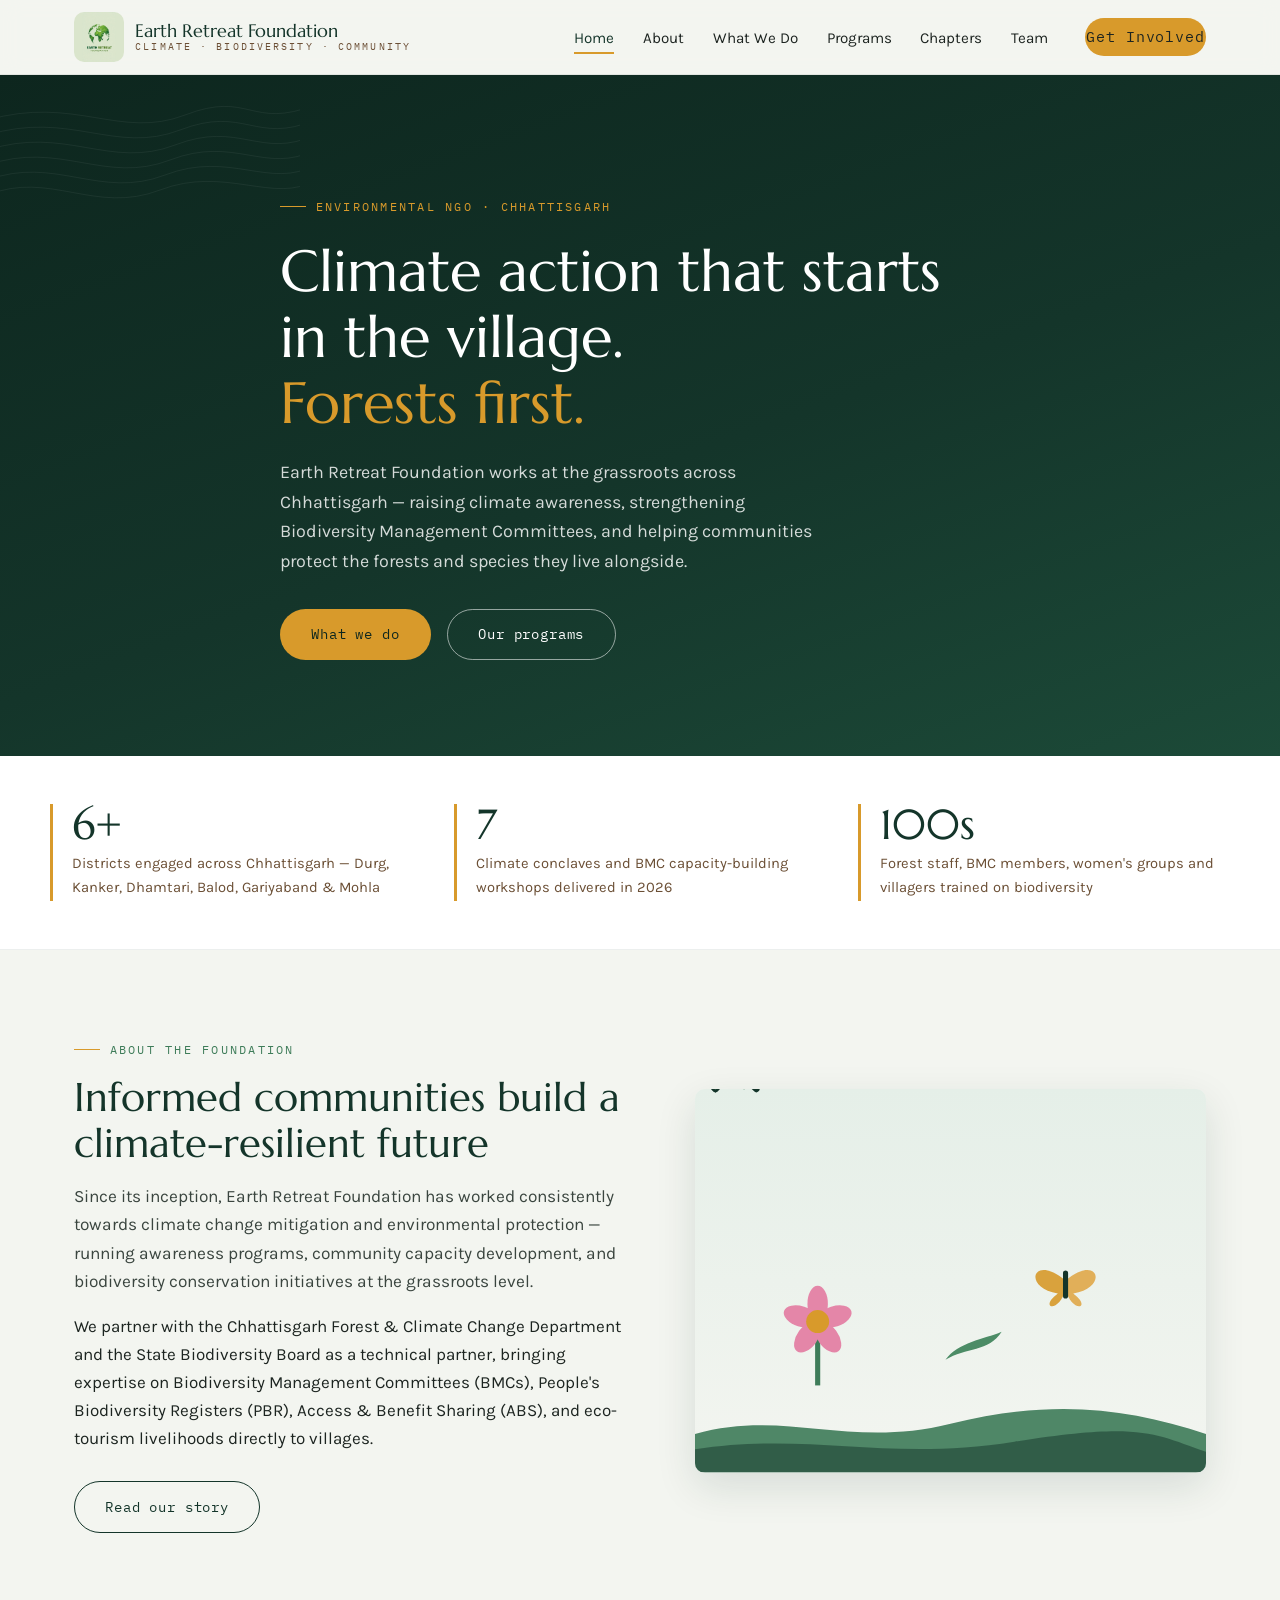
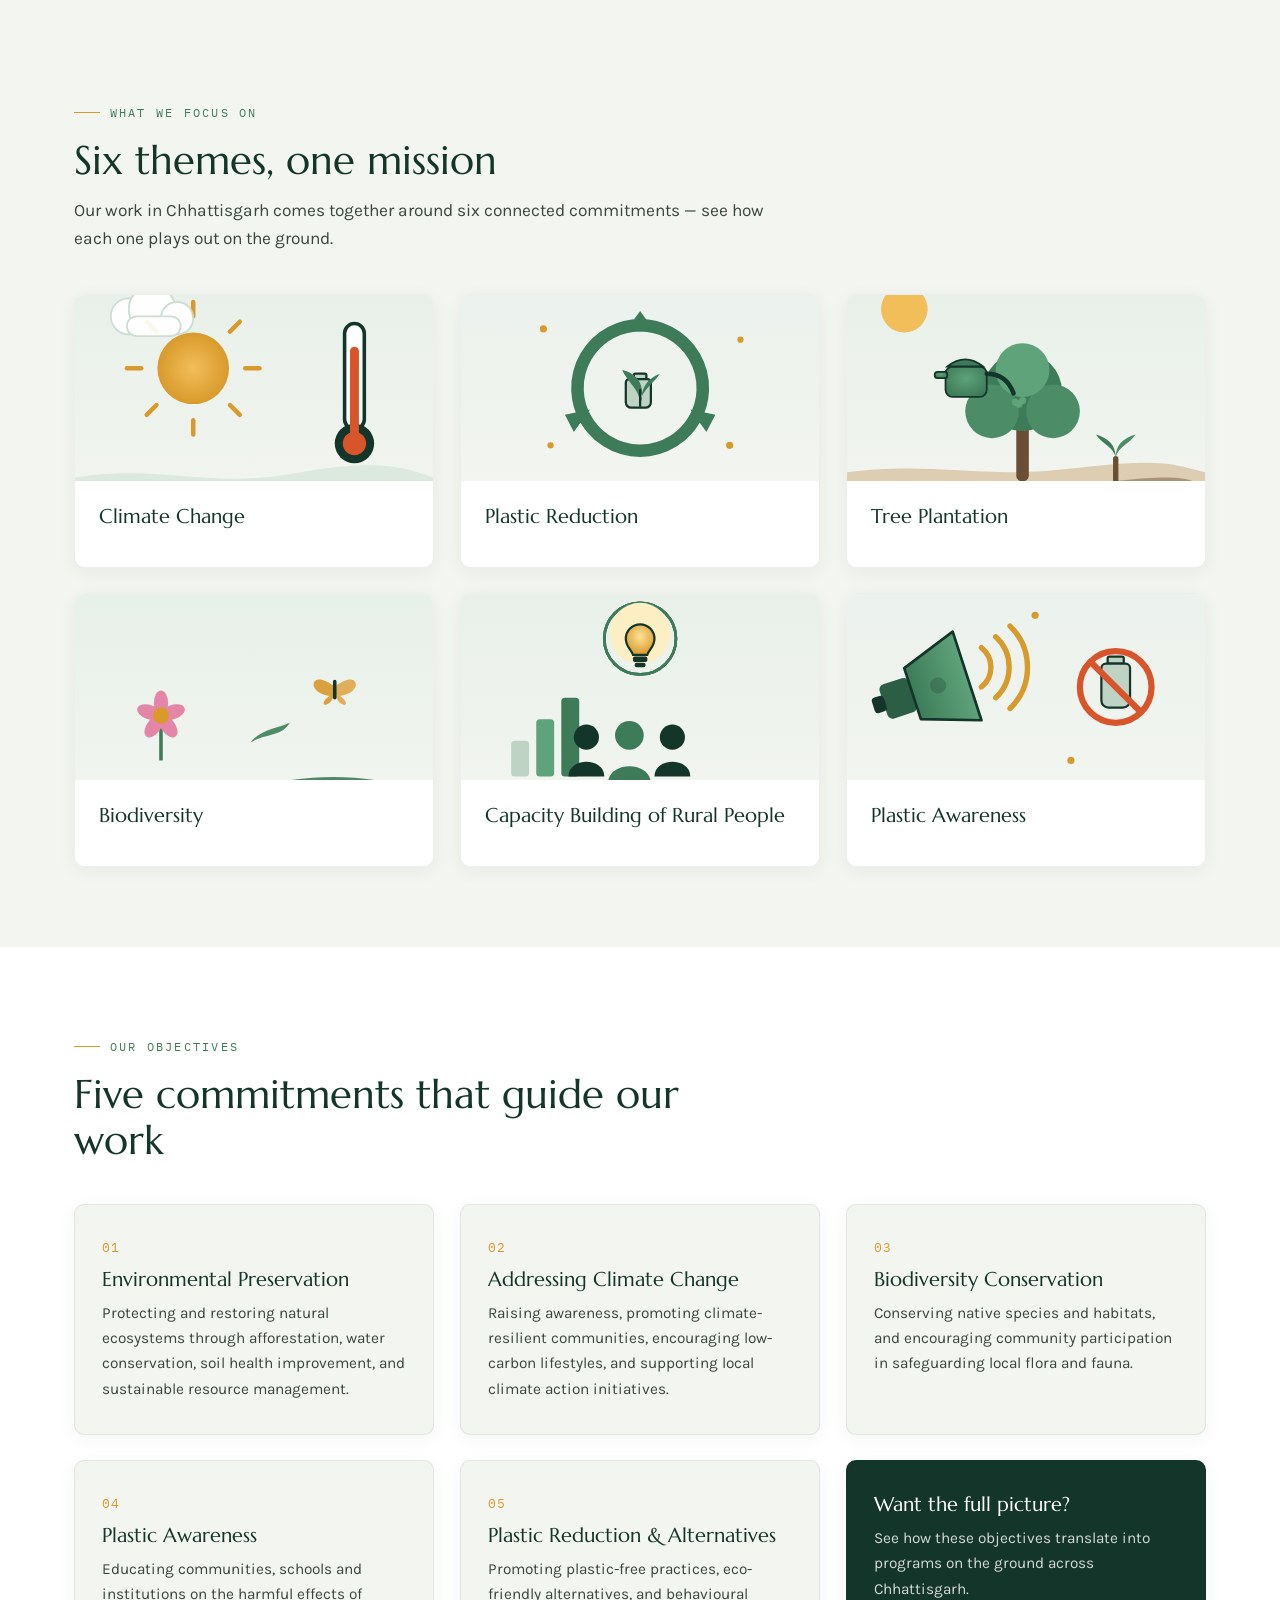
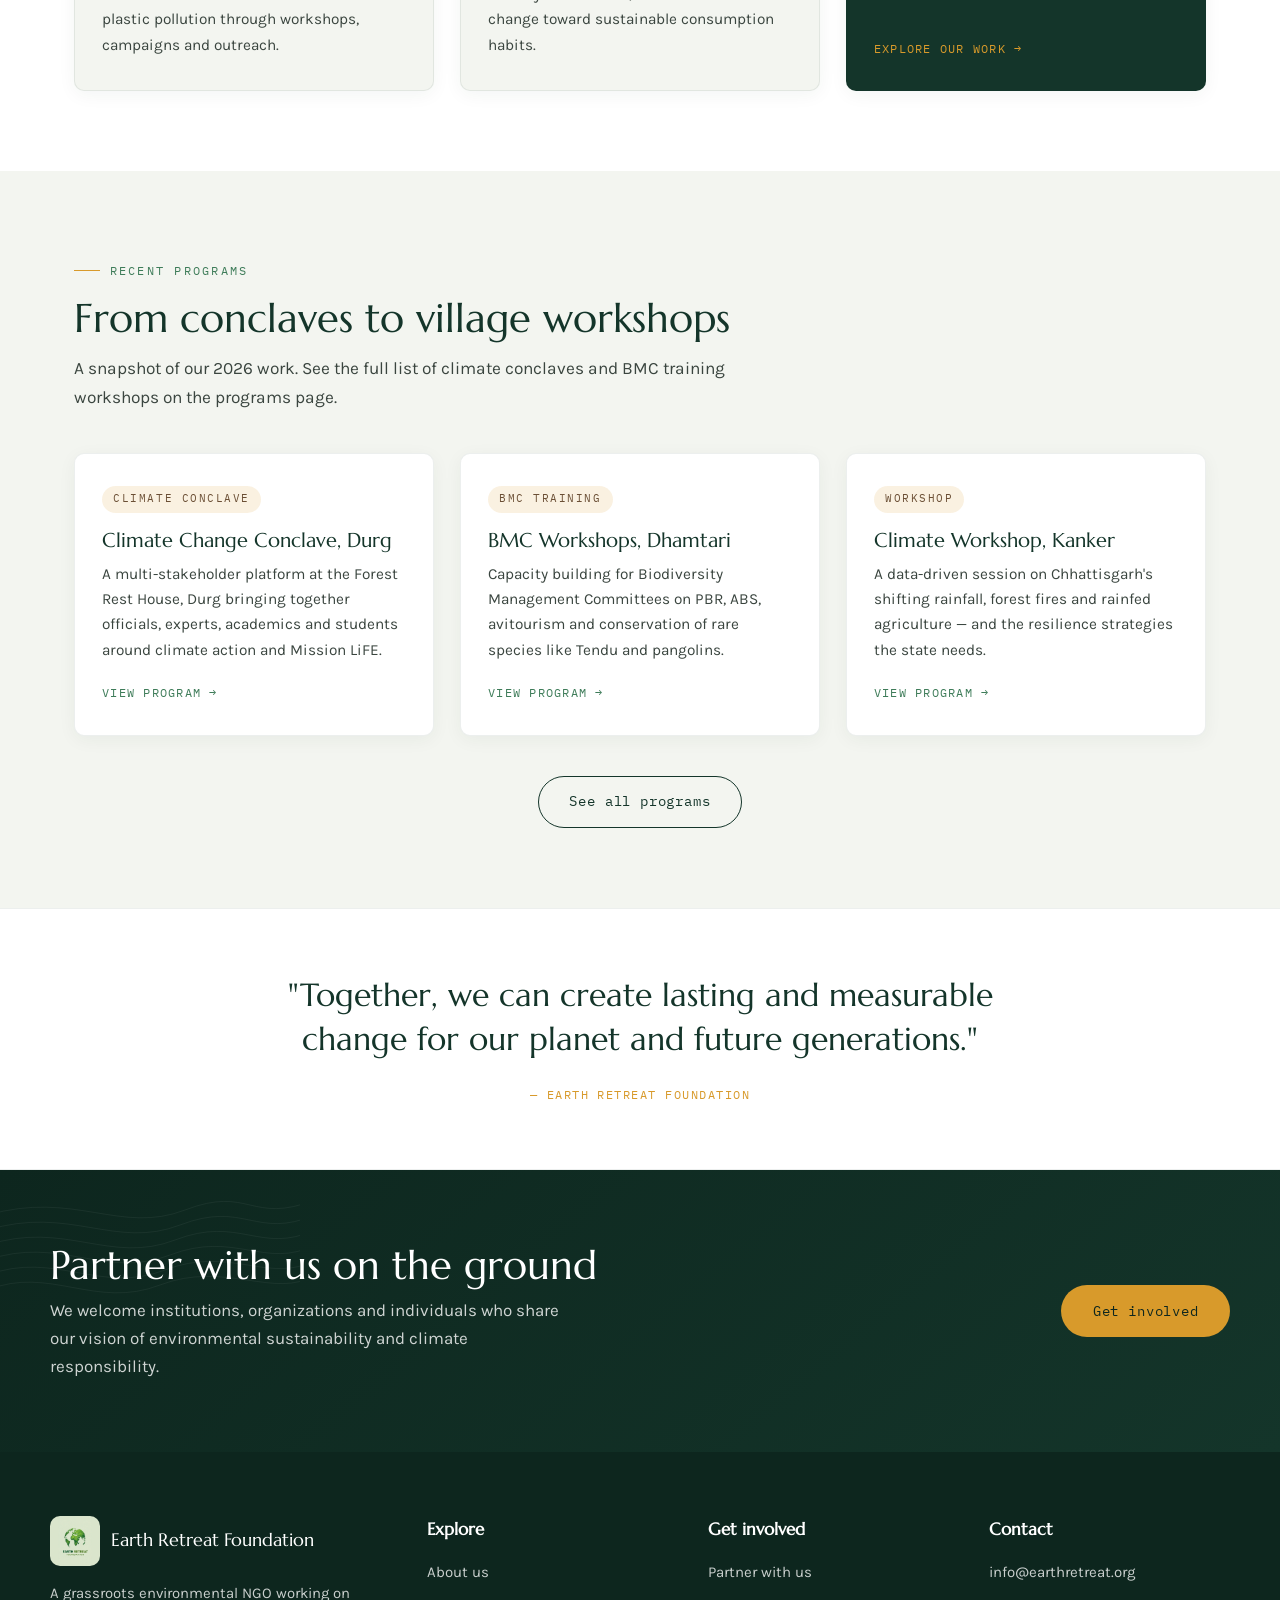
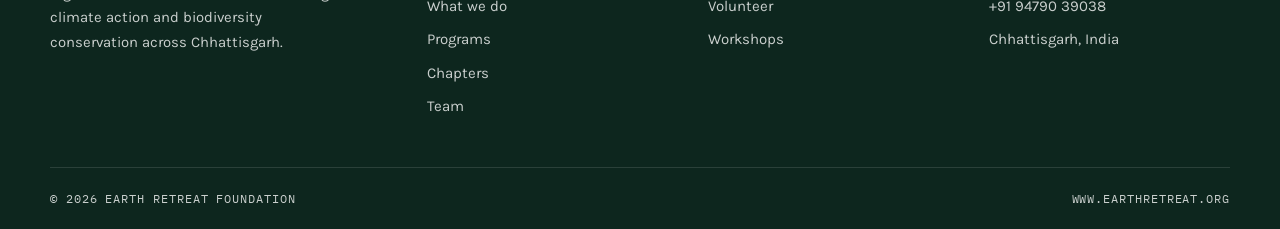
==== commit 449c5eb4: "#005 - Adding phone number" ====
--- a/index.html
+++ b/index.html
@@ -579,7 +579,7 @@
       <h4>Contact</h4>
       <ul>
         <li>info@earthretreat.org</li>
-        <li>+91 XXXXX XXXXX</li>
+        <li>+91 94790 39038</li>
         <li>Chhattisgarh, India</li>
       </ul>
     </div>
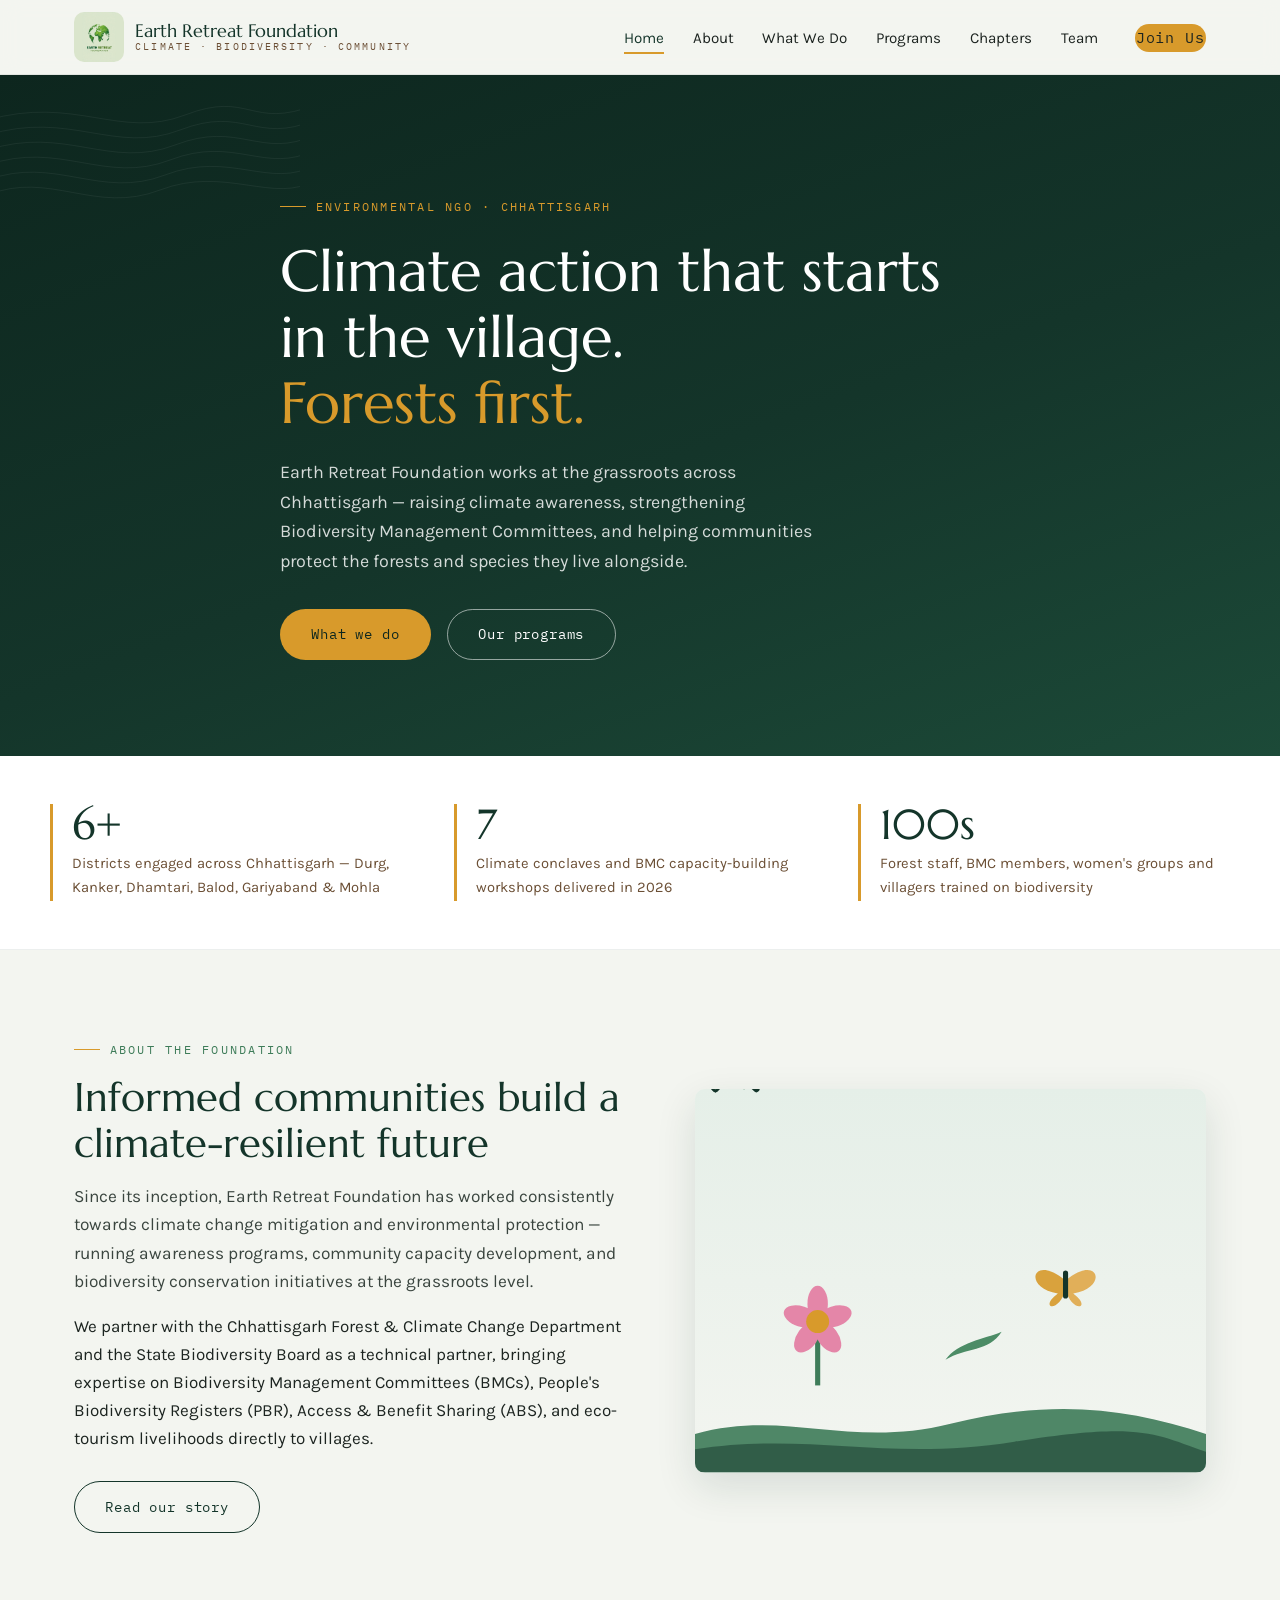
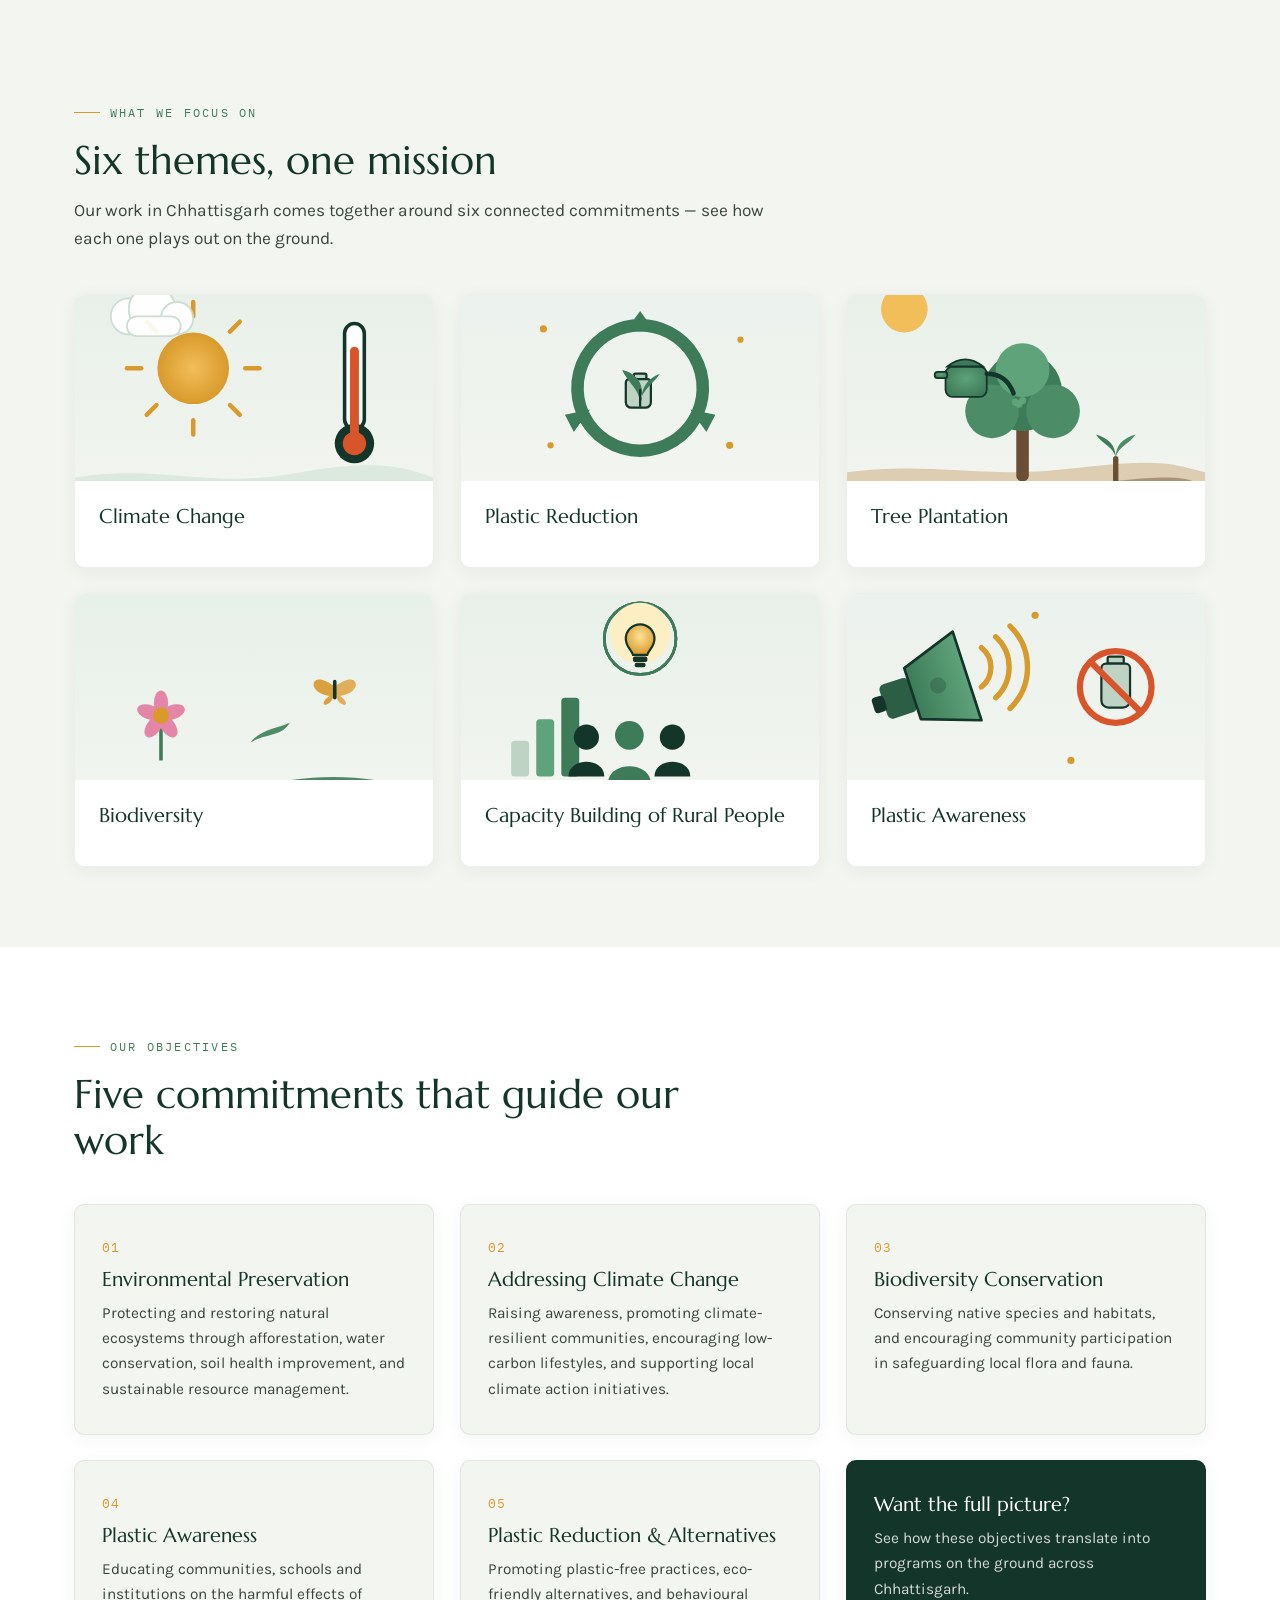
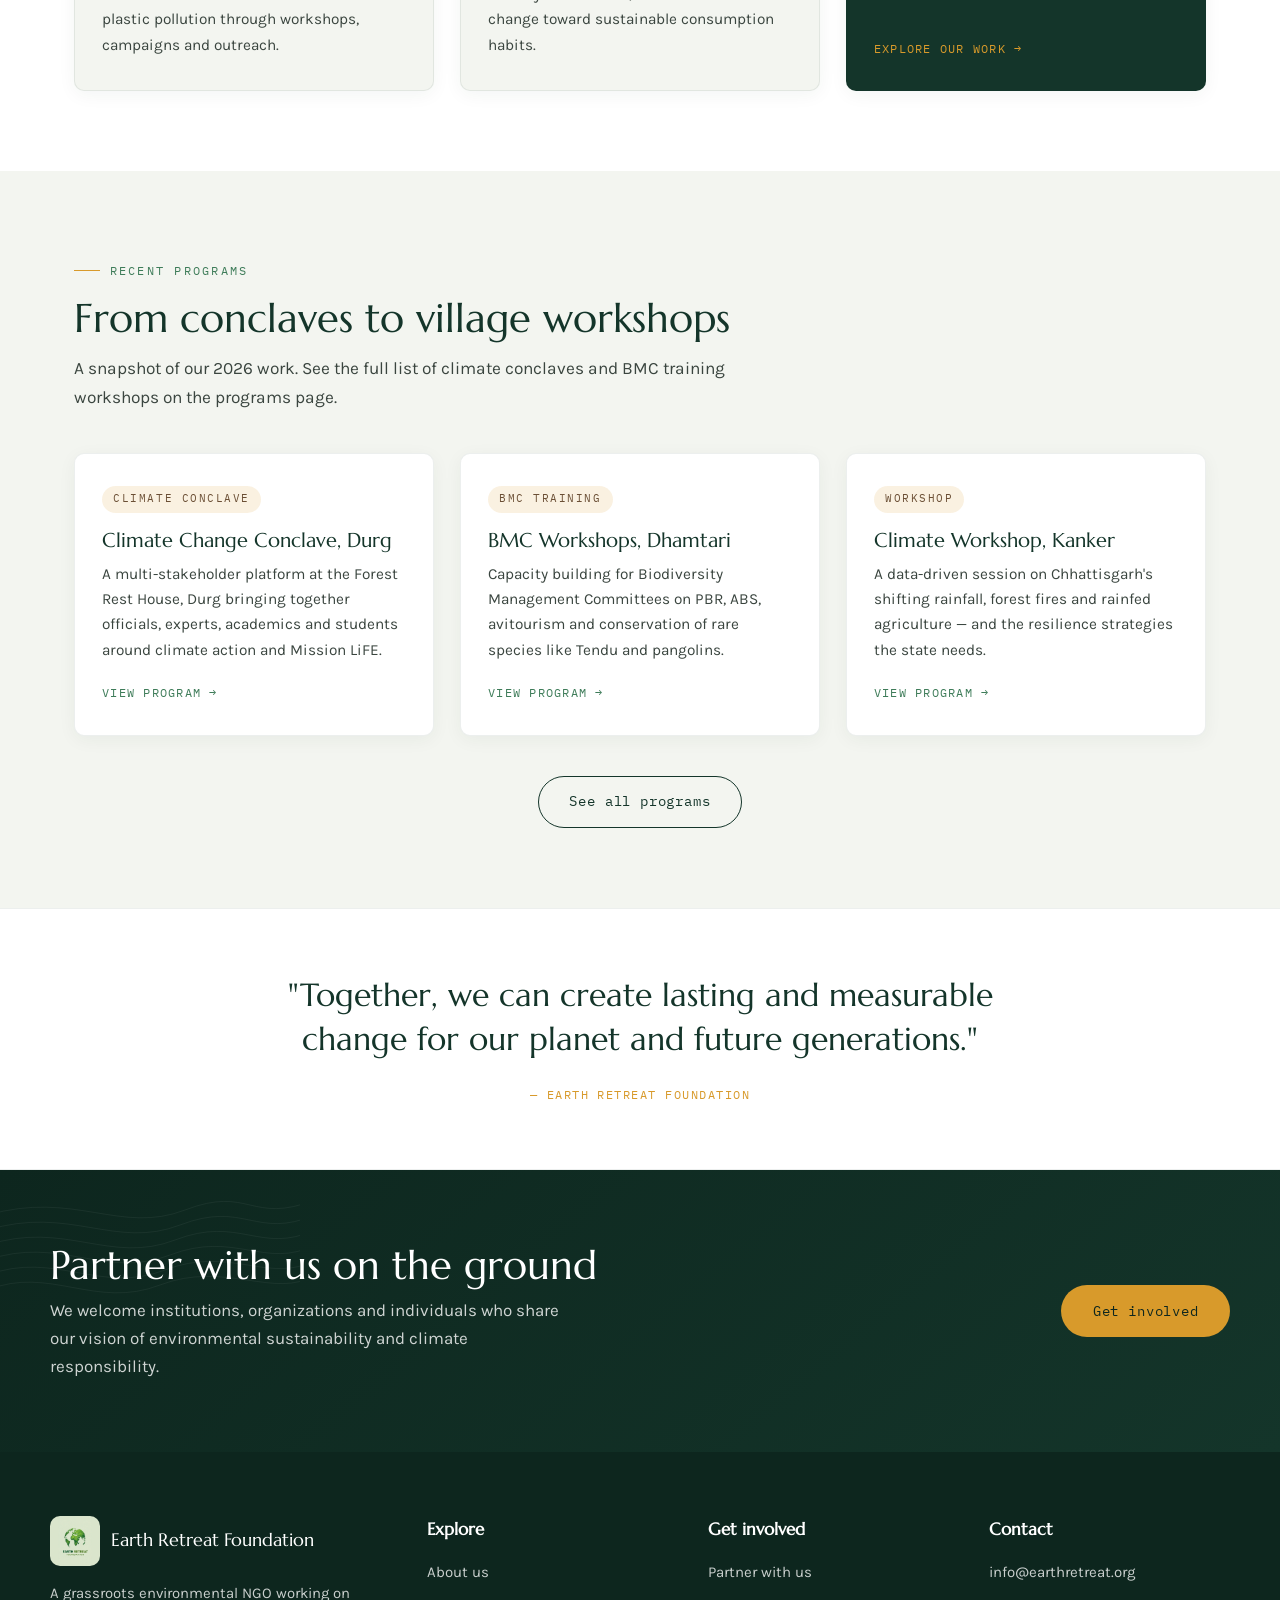
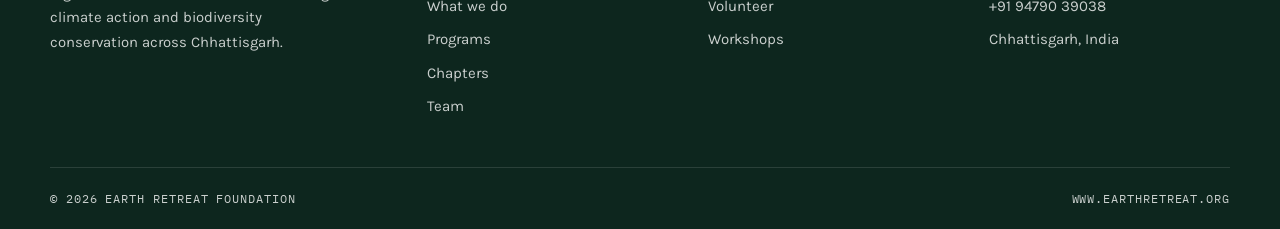
==== commit 6b306a5c: "#008 - Join Us button" ====
--- a/index.html
+++ b/index.html
@@ -46,7 +46,7 @@
         <li><a href="projects.html">Programs</a></li>
         <li><a href="chapters.html">Chapters</a></li>
         <li><a href="team.html">Team</a></li>
-        <li><a href="contact.html" class="btn btn-solid nav-cta">Get Involved</a></li>
+        <li><a href="contact.html" class="btn btn-solid nav-cta">Join Us</a></li>
       </ul>
     </nav>
     <button class="menu-btn" aria-label="Open menu" aria-expanded="false">
--- a/css/style.css
+++ b/css/style.css
@@ -74,7 +74,7 @@
 .nav-links{display:flex;gap:1.8rem;list-style:none;align-items:center}
 .nav-links a{font-size:.95rem;color:var(--ink);padding:.3rem 0;border-bottom:2px solid transparent;transition:border-color .2s}
 .nav-links a:hover,.nav-links a.active{border-color:var(--marigold);color:var(--canopy)}
-.nav-cta{margin-left:.5rem}
+.nav-cta{margin-left:.5rem;padding:.7rem 1.8rem;font-size:.82rem;line-height:1;display:inline-flex;align-items:center}
 .menu-btn{display:none;background:none;border:none;cursor:pointer;padding:.4rem}
 .menu-btn svg{width:26px;height:26px;stroke:var(--canopy)}
 
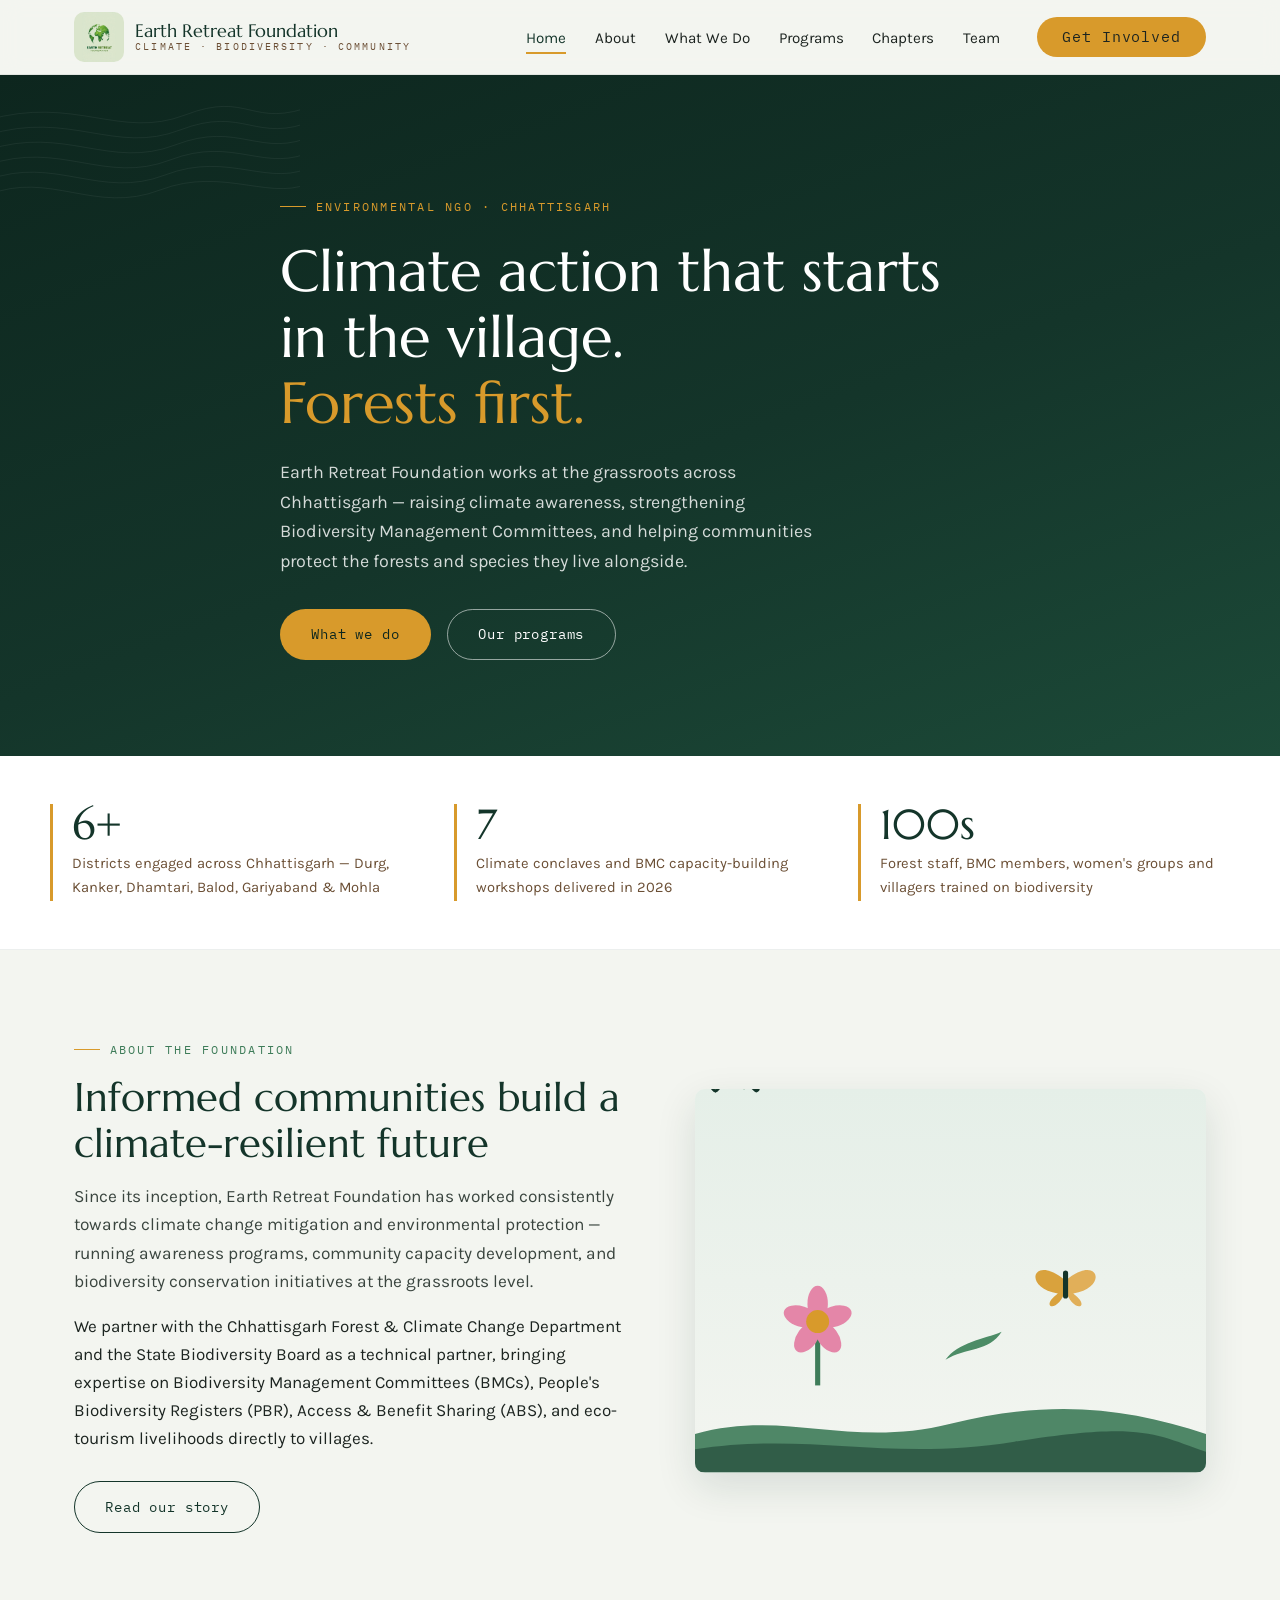
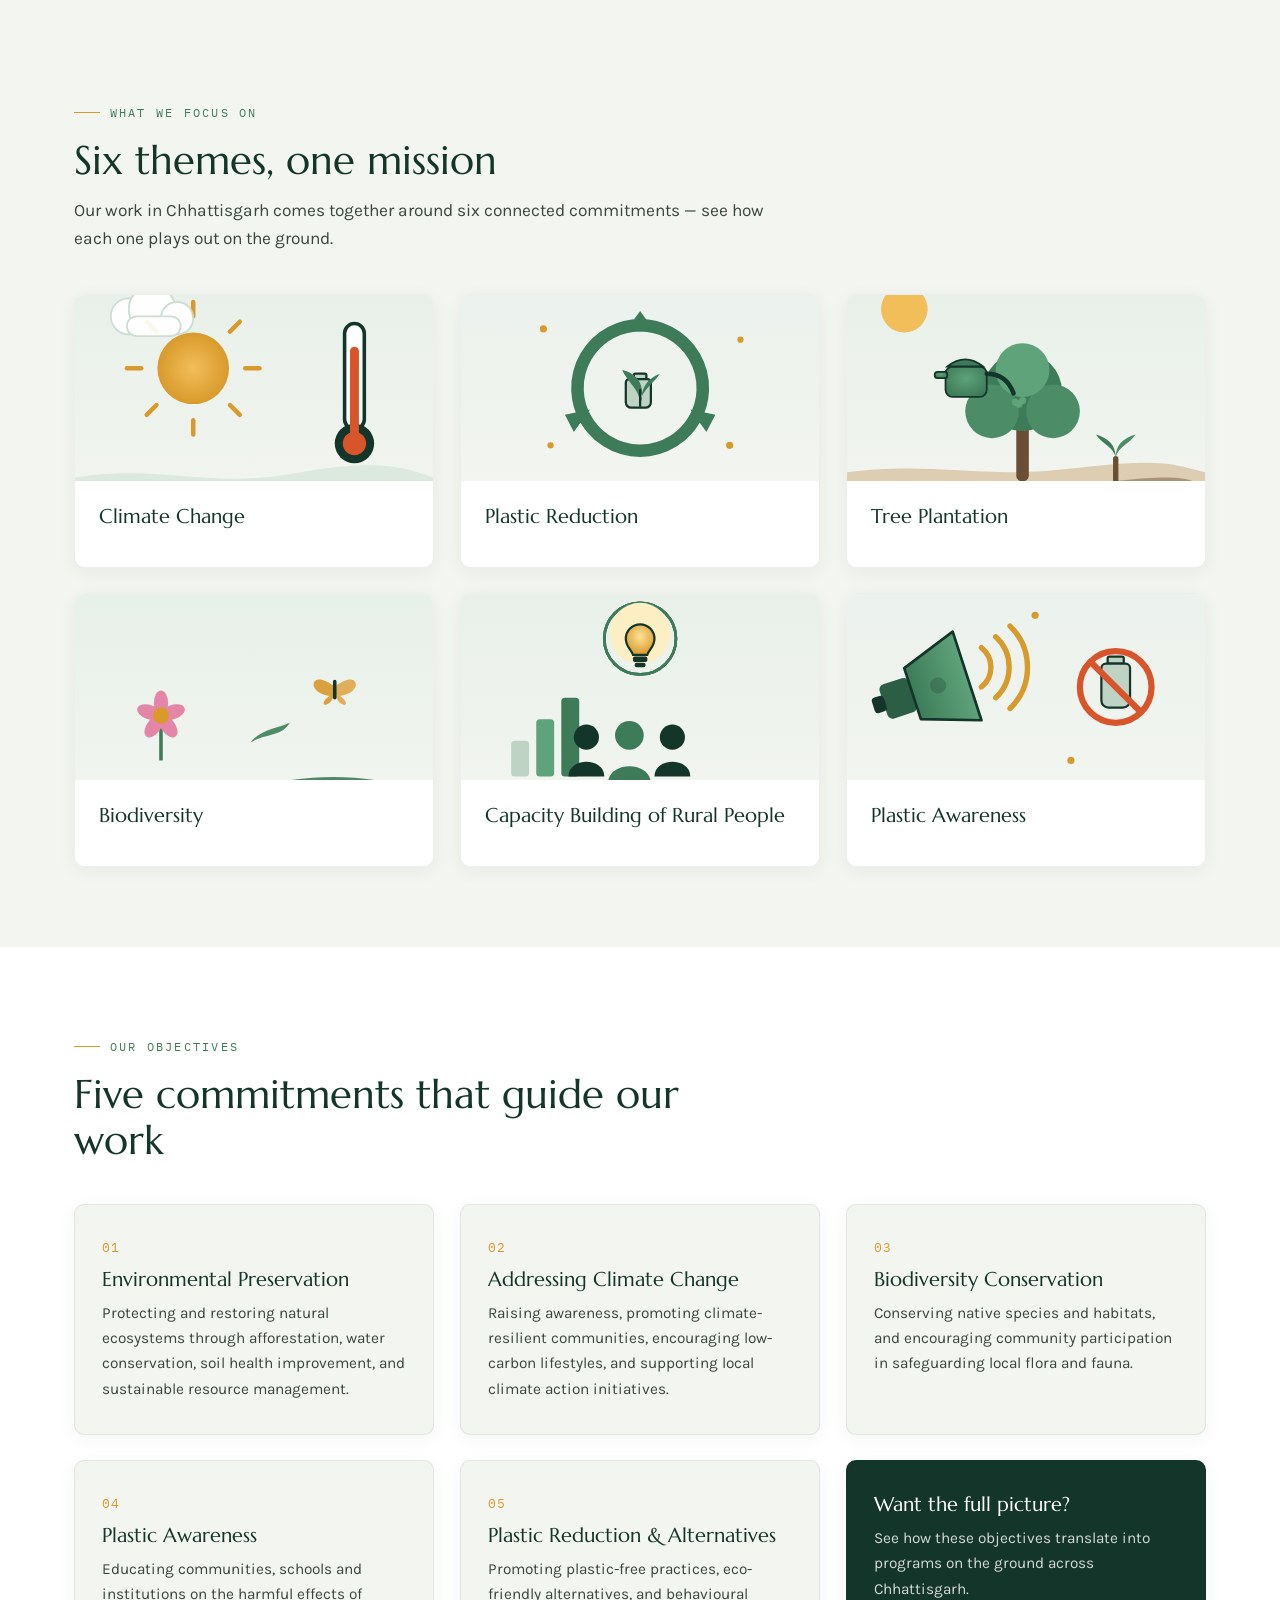
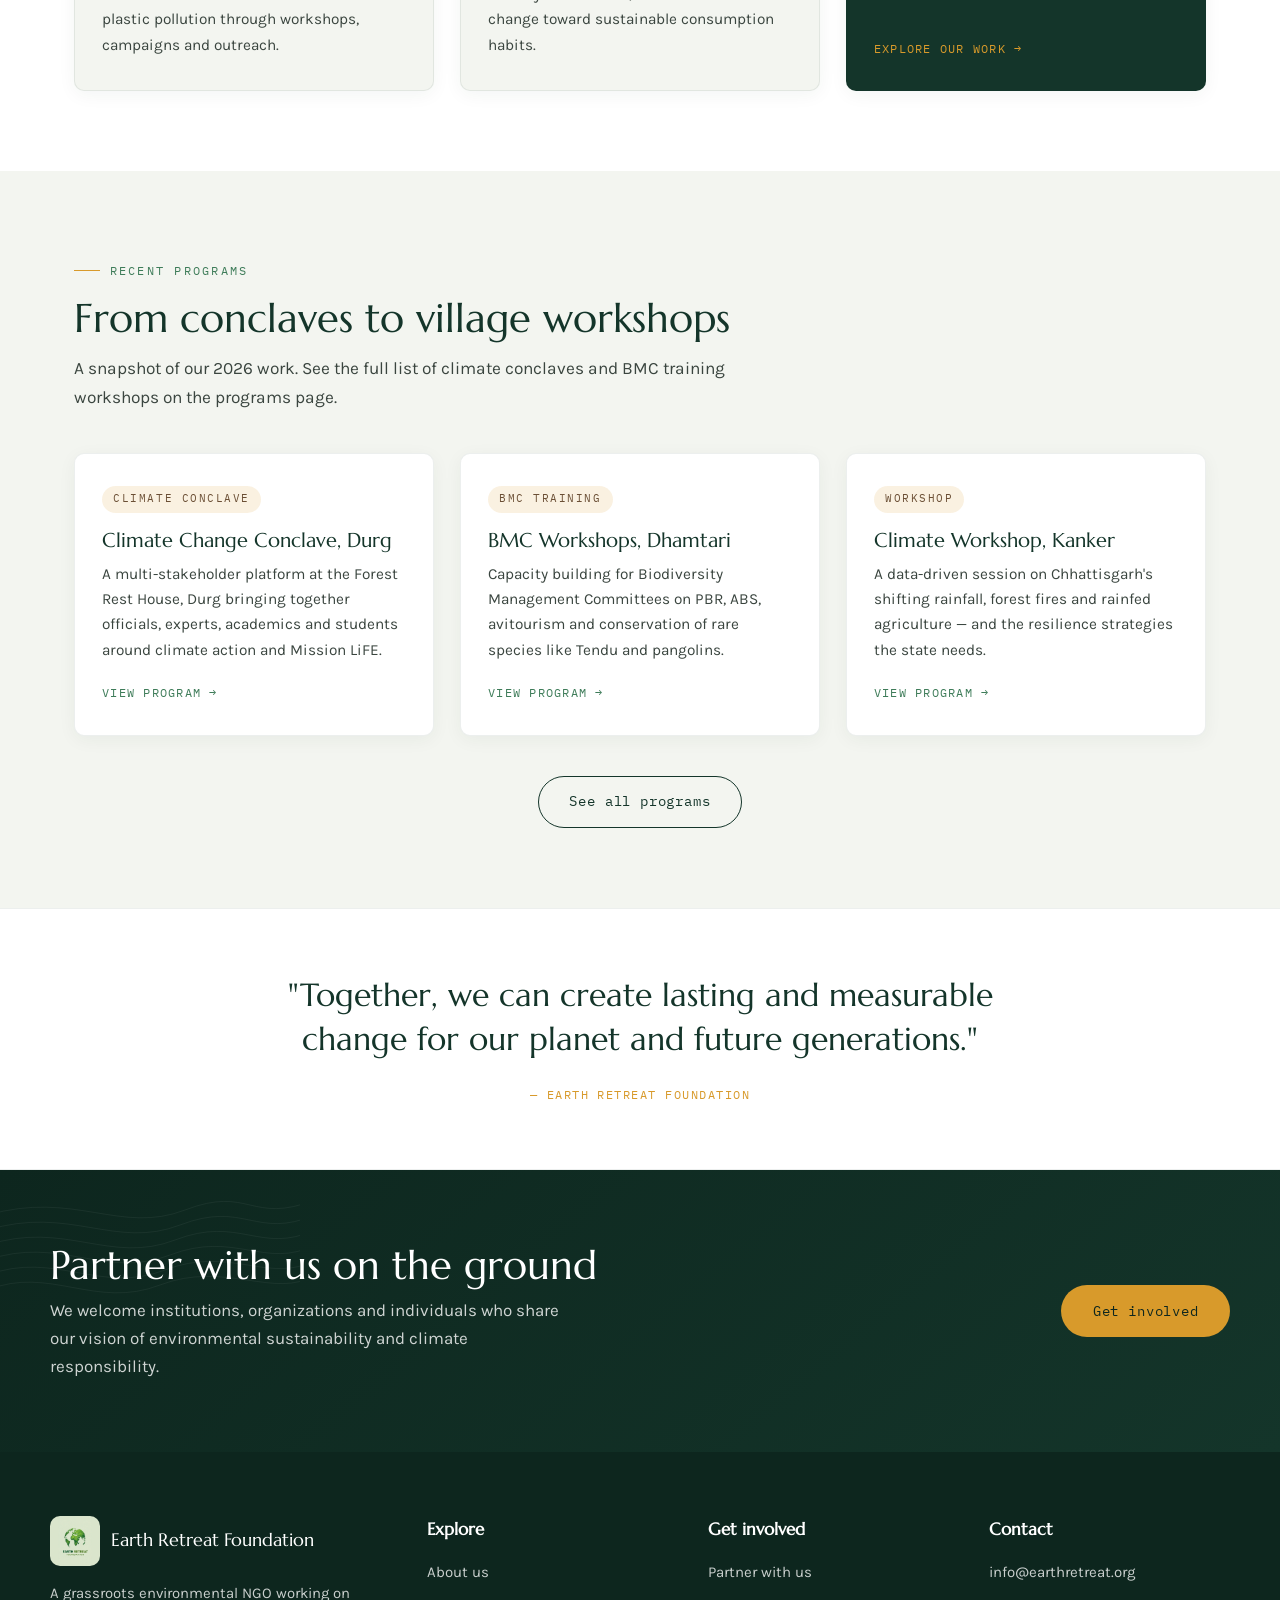
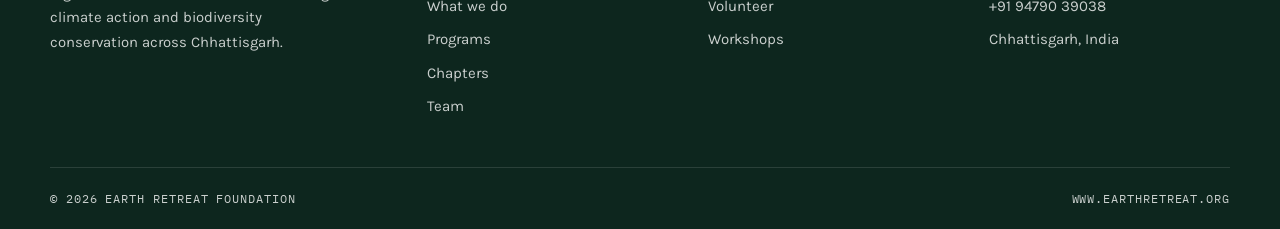
==== commit 09aa2870: "#009 - Join Us replaced by Get Involved" ====
--- a/index.html
+++ b/index.html
@@ -46,7 +46,7 @@
         <li><a href="projects.html">Programs</a></li>
         <li><a href="chapters.html">Chapters</a></li>
         <li><a href="team.html">Team</a></li>
-        <li><a href="contact.html" class="btn btn-solid nav-cta">Join Us</a></li>
+        <li><a href="contact.html" class="btn btn-solid nav-cta">Get Involved</a></li>
       </ul>
     </nav>
     <button class="menu-btn" aria-label="Open menu" aria-expanded="false">
--- a/css/style.css
+++ b/css/style.css
@@ -74,7 +74,7 @@
 .nav-links{display:flex;gap:1.8rem;list-style:none;align-items:center}
 .nav-links a{font-size:.95rem;color:var(--ink);padding:.3rem 0;border-bottom:2px solid transparent;transition:border-color .2s}
 .nav-links a:hover,.nav-links a.active{border-color:var(--marigold);color:var(--canopy)}
-.nav-cta{margin-left:.5rem;padding:.7rem 1.8rem;font-size:.82rem;line-height:1;display:inline-flex;align-items:center}
+.nav-cta{margin-left:.5rem;padding:.65rem 1.5rem !important;line-height:1.1 !important;display:inline-flex !important;align-items:center;height:auto !important;white-space:nowrap}
 .menu-btn{display:none;background:none;border:none;cursor:pointer;padding:.4rem}
 .menu-btn svg{width:26px;height:26px;stroke:var(--canopy)}
 
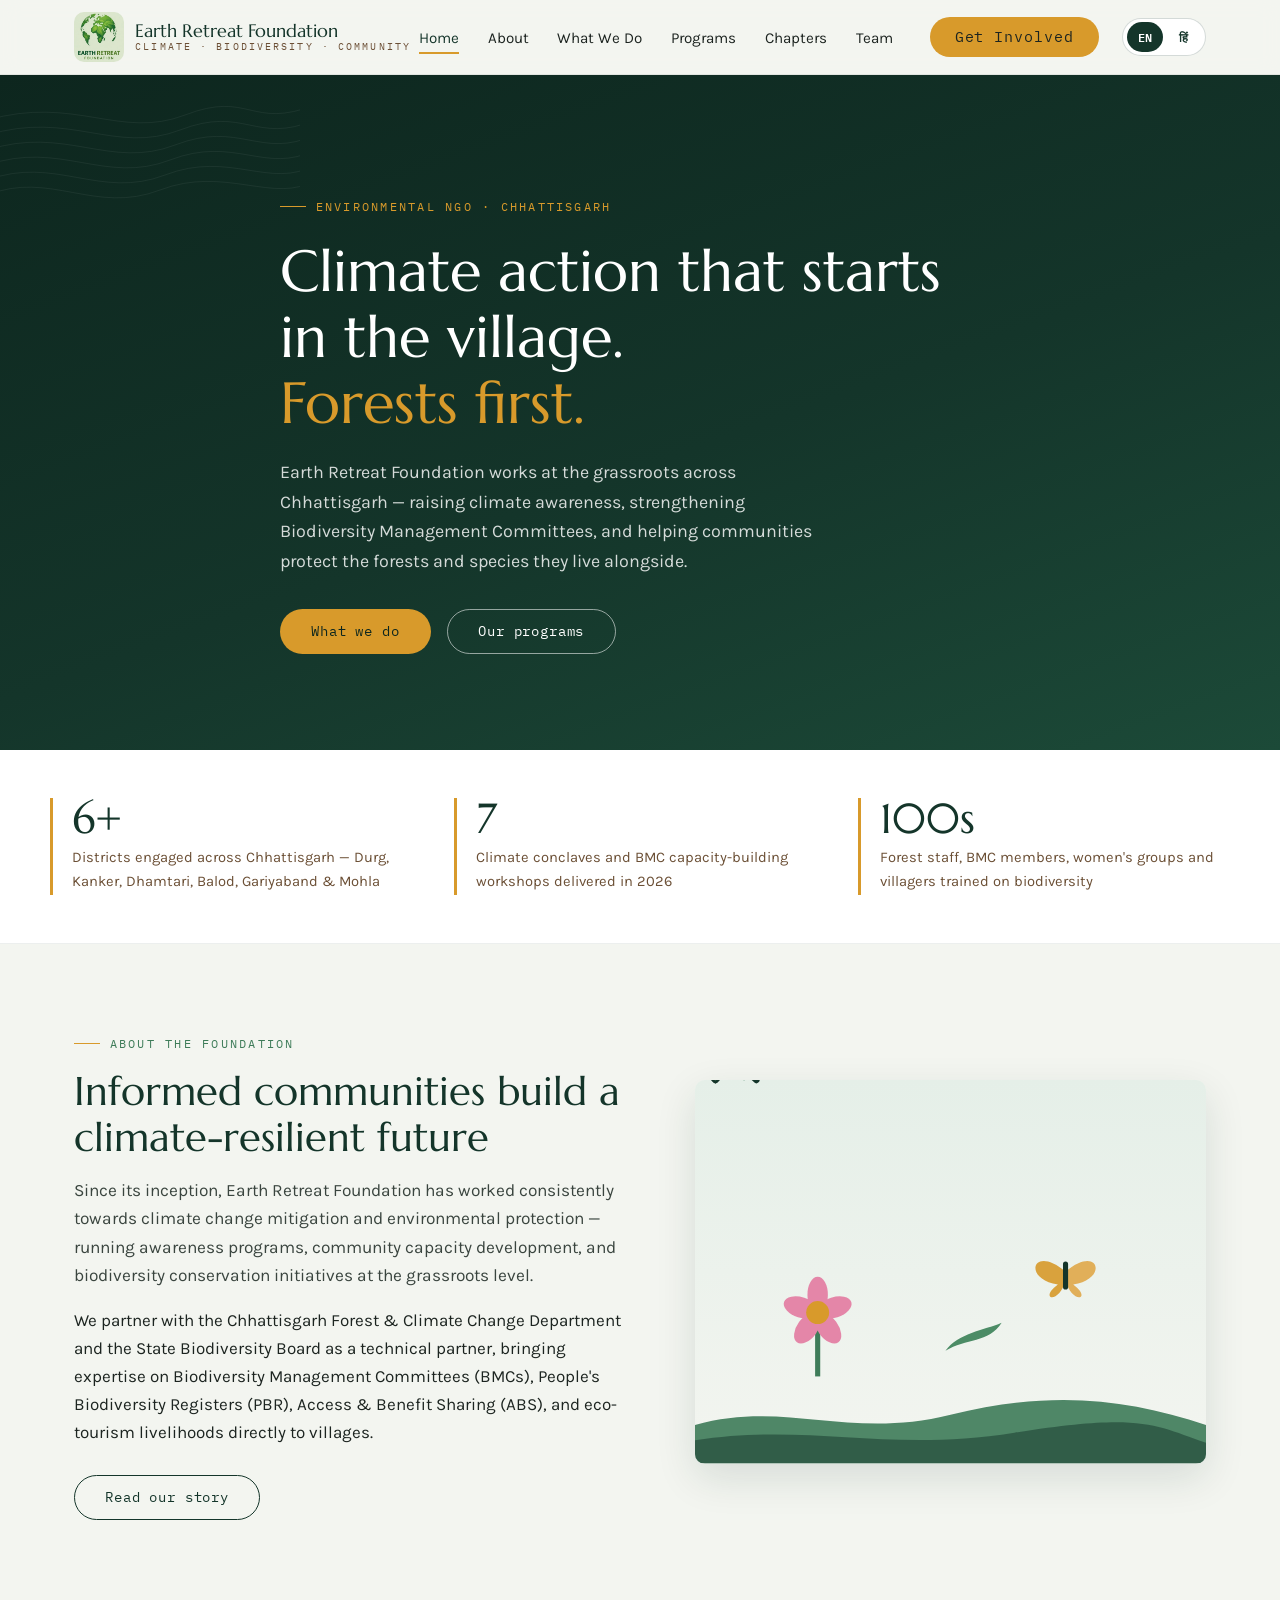
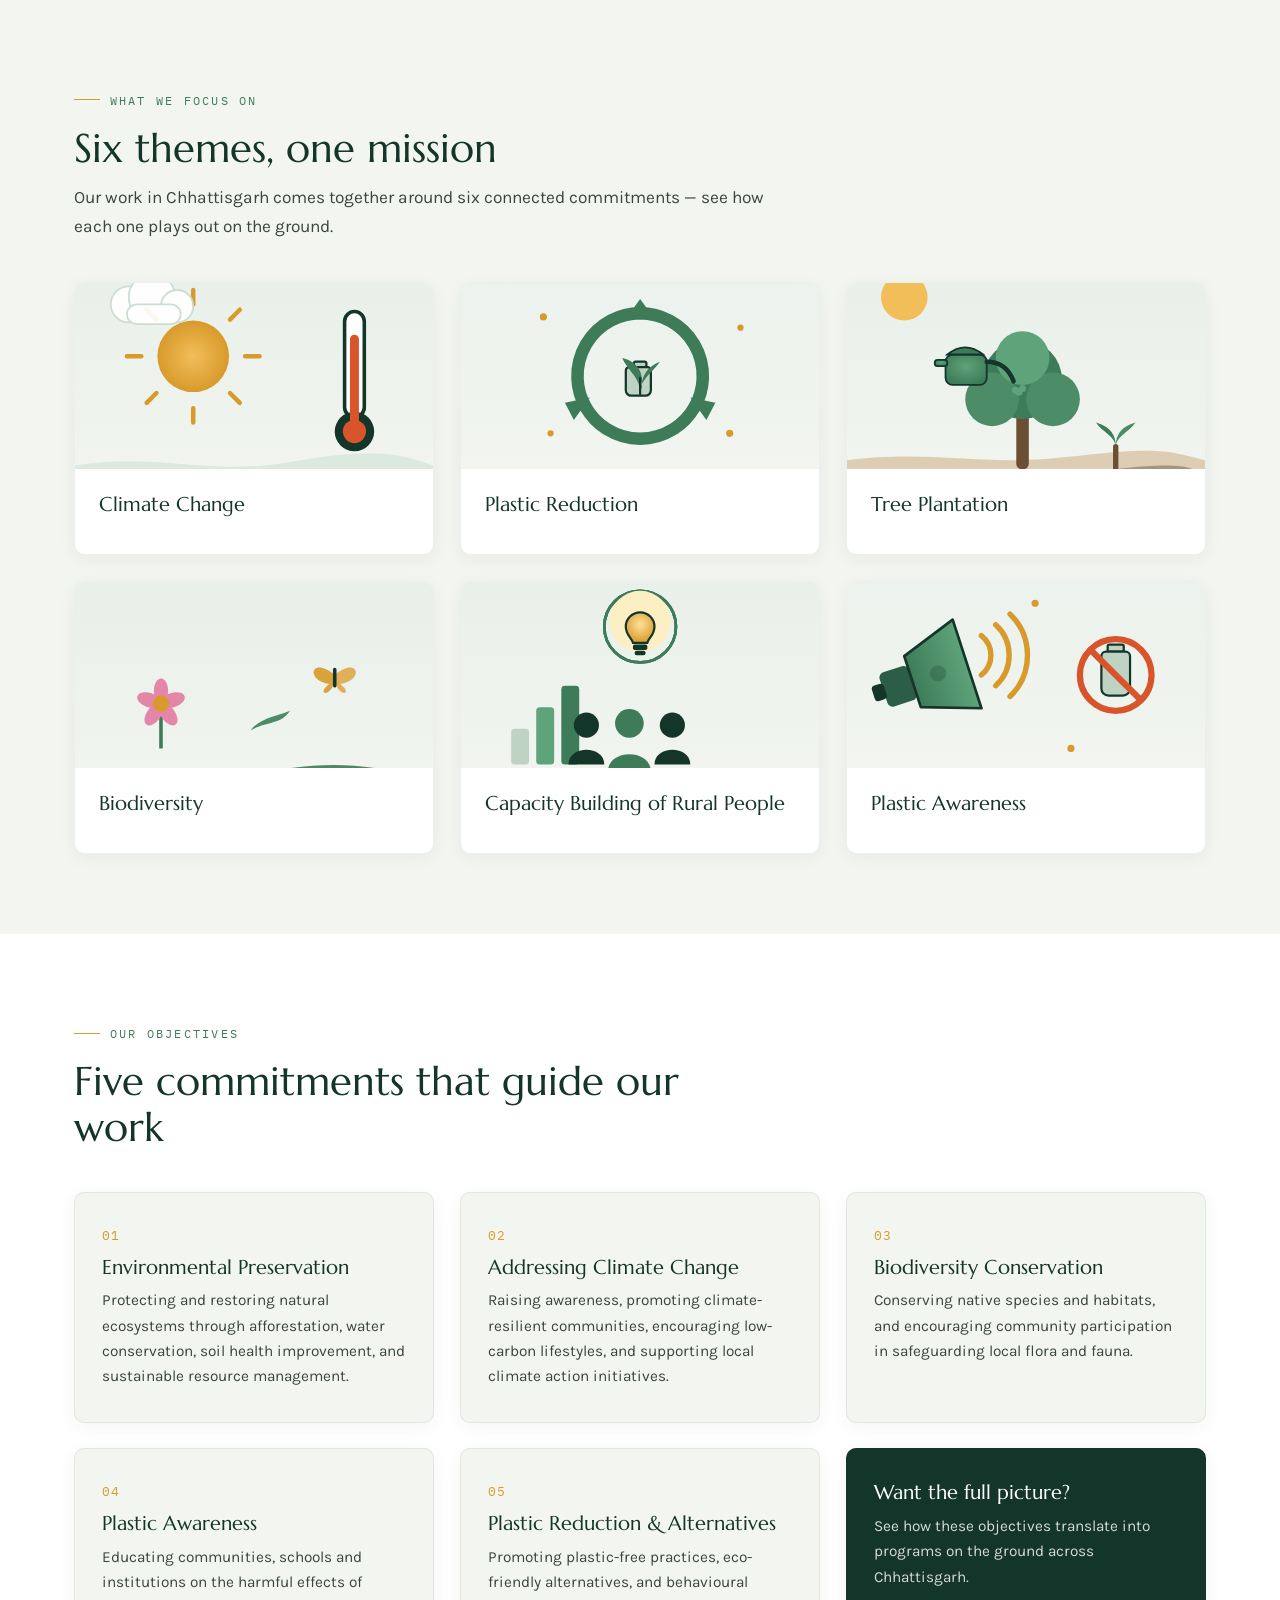
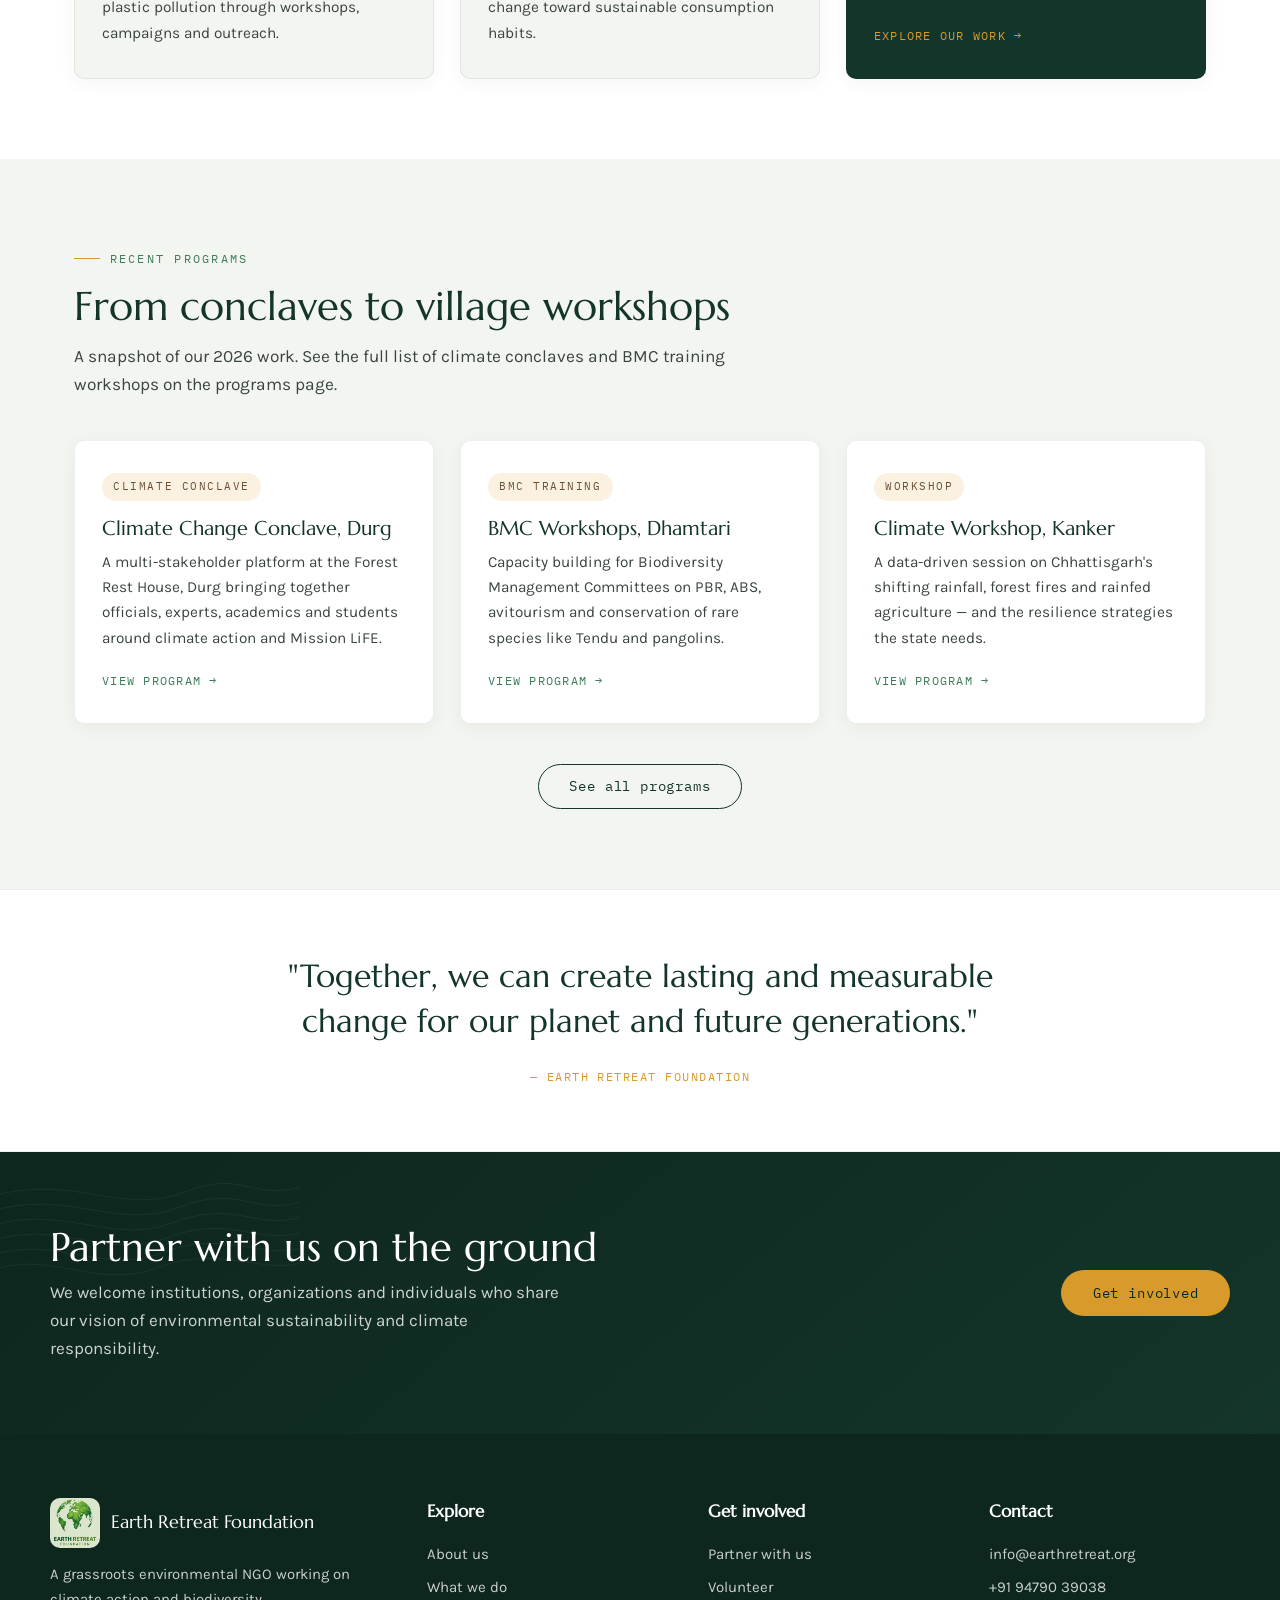
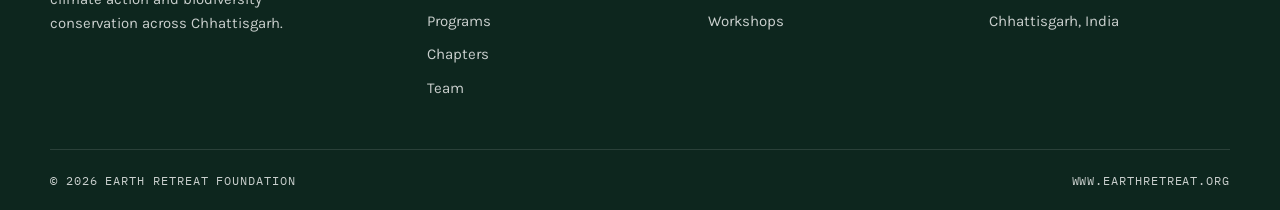
==== commit 503b85cb: "#011 - Bilingual support added" ====
--- a/index.html
+++ b/index.html
@@ -6,7 +6,7 @@
 <title>Earth Retreat Foundation | Climate Action &amp; Biodiversity in Chhattisgarh</title>
 <meta name="description" content="Earth Retreat Foundation is a grassroots environmental NGO in Chhattisgarh working on climate change awareness, biodiversity conservation, BMC & PBR support, and plastic reduction.">
 <link rel="preconnect" href="https://fonts.googleapis.com">
-<link href="https://fonts.googleapis.com/css2?family=Marcellus&family=Karla:wght@400;500;700&family=IBM+Plex+Mono:wght@400;500&display=swap" rel="stylesheet">
+<link href="https://fonts.googleapis.com/css2?family=Marcellus&family=Karla:wght@400;500;700&family=IBM+Plex+Mono:wght@400;500&family=Noto+Sans+Devanagari:wght@400;500;600;700&display=swap" rel="stylesheet">
 <link rel="icon" type="image/png" href="assets/logo.png">
 <link rel="stylesheet" href="css/style.css">
 </head>
@@ -590,6 +590,7 @@
   </div>
 </footer>
 
+<script src="js/i18n.js"></script>
 <script src="js/main.js"></script>
 </body>
 </html>
--- a/css/style.css
+++ b/css/style.css
@@ -51,6 +51,9 @@
   font-family:'IBM Plex Mono',monospace;font-size:.85rem;letter-spacing:.06em;
   transition:transform .2s ease,background .2s ease,color .2s ease;
   border:1px solid transparent;cursor:pointer;
+  text-decoration:none;box-sizing:border-box;
+  -moz-appearance:none;appearance:none;
+  vertical-align:middle;line-height:1.2;
 }
 .btn:hover{transform:translateY(-2px)}
 .btn-solid{background:var(--marigold);color:var(--canopy-deep)}
@@ -75,6 +78,23 @@
 .nav-links a{font-size:.95rem;color:var(--ink);padding:.3rem 0;border-bottom:2px solid transparent;transition:border-color .2s}
 .nav-links a:hover,.nav-links a.active{border-color:var(--marigold);color:var(--canopy)}
 .nav-cta{margin-left:.5rem;padding:.65rem 1.5rem !important;line-height:1.1 !important;display:inline-flex !important;align-items:center;height:auto !important;white-space:nowrap}
+.site-language{
+  display:flex;align-items:center;gap:.2rem;margin-left:1rem;padding:.2rem;
+  border:1px solid rgba(20,53,42,.18);border-radius:999px;background:var(--white);
+}
+.site-language button{
+  min-width:36px;height:30px;padding:0 .55rem;border:0;border-radius:999px;
+  background:transparent;color:var(--canopy);font:600 .72rem 'IBM Plex Mono',monospace;
+  cursor:pointer;transition:background .2s ease,color .2s ease;
+}
+.site-language button.active{background:var(--canopy);color:var(--white)}
+.lang-hi{font-family:'Noto Sans Devanagari','Karla',system-ui,sans-serif}
+.lang-hi h1,.lang-hi h2,.lang-hi h3,.lang-hi .display,.lang-hi .brand-name{
+  font-family:'Noto Sans Devanagari','Marcellus',serif;
+}
+.lang-hi .eyebrow,.lang-hi .btn,.lang-hi .field label{
+  font-family:'Noto Sans Devanagari','IBM Plex Mono',sans-serif;letter-spacing:.04em;
+}
 .menu-btn{display:none;background:none;border:none;cursor:pointer;padding:.4rem}
 .menu-btn svg{width:26px;height:26px;stroke:var(--canopy)}
 
@@ -228,6 +248,8 @@
   .two-col,.contact-grid{grid-template-columns:1fr}
   .grid-3,.team-grid{grid-template-columns:repeat(2,1fr)}
   .foot{grid-template-columns:1fr 1fr}
+  .nav-links{gap:1rem}
+  .site-language{margin-left:auto;margin-right:.65rem}
 }
 @media (max-width:640px){
   .grid-3,.grid-2,.team-grid{grid-template-columns:1fr}
